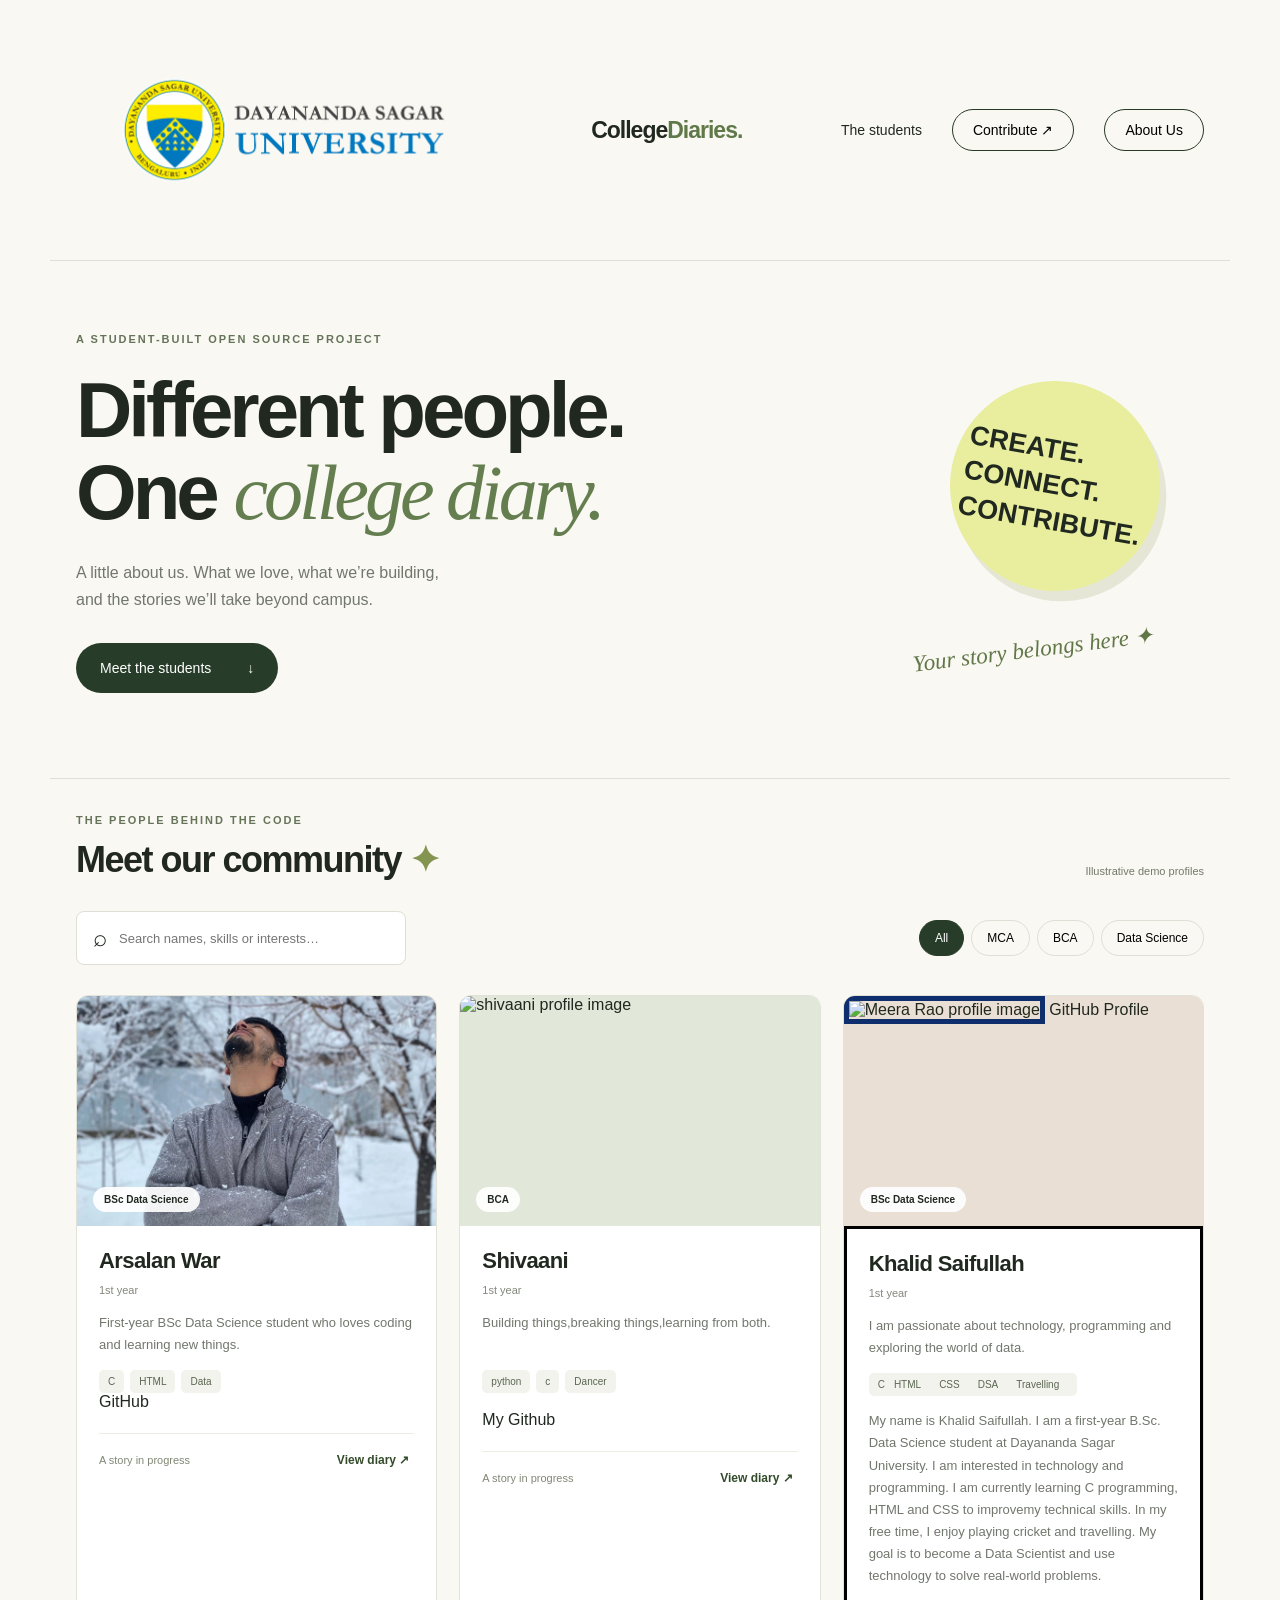
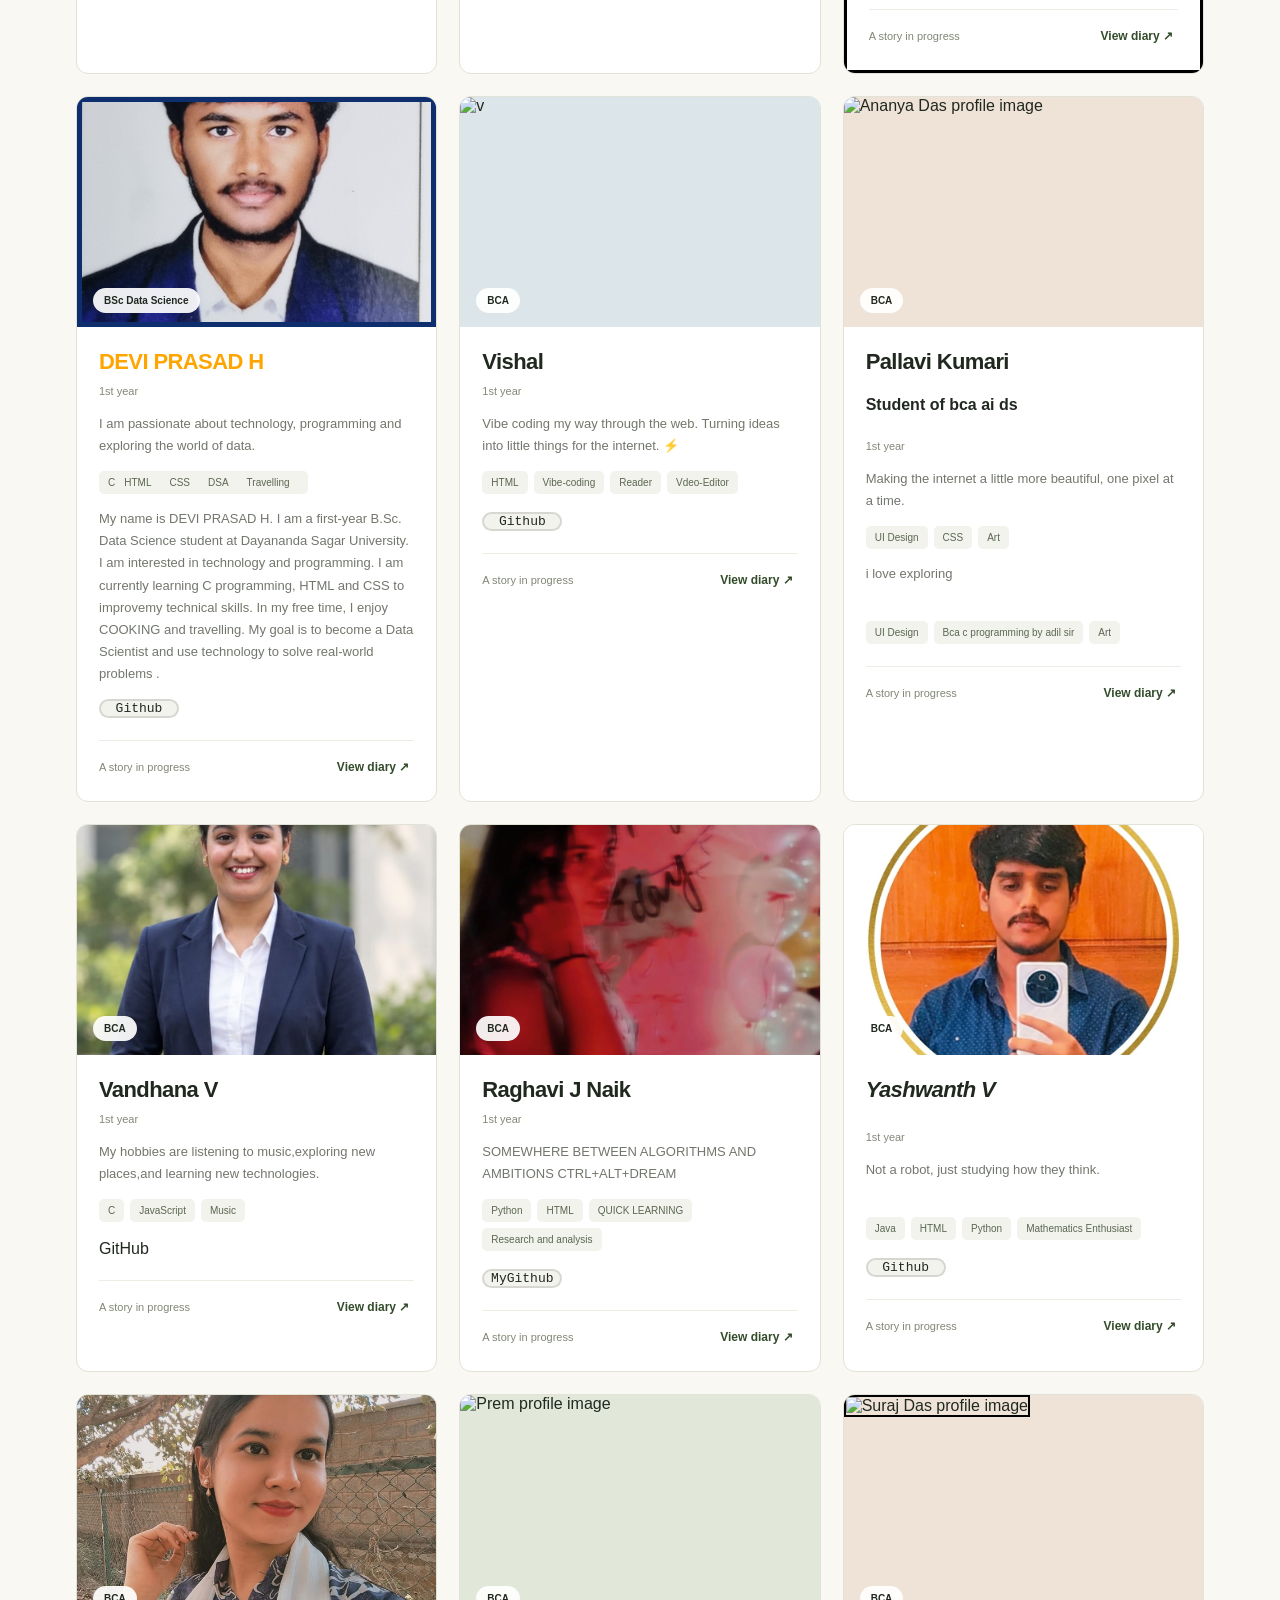
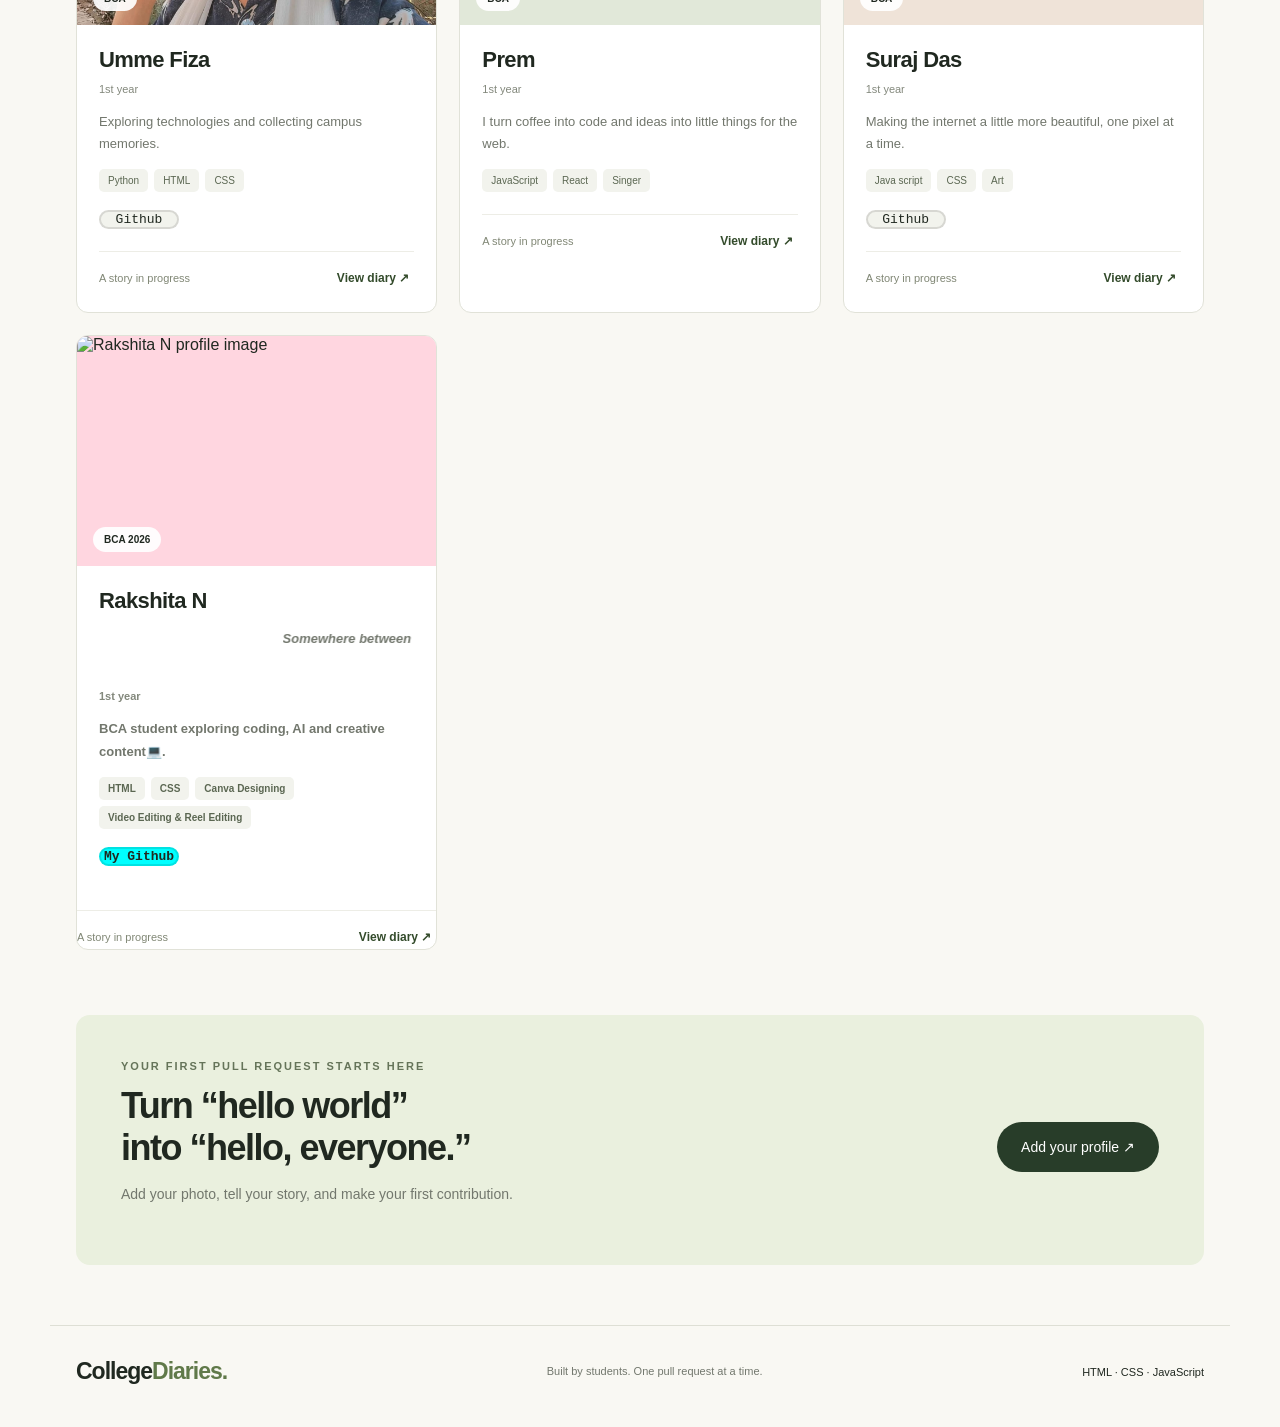
==== index.html @ d73f72cb "Restore version before app deletion and theme-toggle changes" ====
<!doctype html>
<html lang="en">

<head>
  <meta charset="utf-8">
  <meta name="viewport" content="width=device-width, initial-scale=1">
  <title>College Diaries — Our people, our stories</title>
  <meta name="description" content="A student-built collection of profiles, passions and campus stories.">
  <link rel="stylesheet" href="style.css">
</head>

<body>
  <header>
    <img src="images/DSU logo.PNG" alt="DSU logo" height="200px" >
    <a class="brand" href="#">College<span>Diaries.</span></a>
    <nav>
      <a href="#students">The students</a>
      <button id="guide">Contribute ↗</button>
      <button onclick="location.href='about.html'">About Us</button>
    </nav>
  </header>
  <main>
    <section class="hero">
      <div class="eyebrow">A STUDENT-BUILT OPEN SOURCE PROJECT</div>
      <h1>Different people.<br>One <em>college diary.</em></h1>
      <p>A little about us. What we love, what we’re building,<br class="desktop"> and the stories we’ll take beyond
        campus.</p>
      <a class="primary" href="#students">Meet the students <span>↓</span></a>
      <div class="scribble">Your story belongs here ✦</div>
      <div class="sticker">CREATE.<br>CONNECT.<br>CONTRIBUTE.</div>
    </section>
    <section id="students">
      <div class="section-head">
        <div>
          <div class="eyebrow">THE PEOPLE BEHIND THE CODE</div>
          <h2>Meet our community<span> ✦</span></h2>
        </div>
        <span class="demo">Illustrative demo profiles</span>
      </div>
      <div class="toolbar">
        <label class="search">
          <span>⌕</span>
          <input id="search" type="search" placeholder="Search names, skills or interests…"
            aria-label="Search students">
        </label>
        <div id="filters">
          <button class="active" data-filter="All">All</button>
          <button data-filter="MCA">MCA</button>
          <button data-filter="BCA">BCA</button>
          <button data-filter="BSc Data Science">Data Science</button>
        </div>
      </div>
      <div id="grid" class="grid">
        <article class="card" data-course="BSc Data Science">
          <div class="portrait" style="--tint: #e1e8d9">
            <img src="images/arsalan-war.jpeg" alt="Arsalan War profile image">
            <span class="course">BSc Data Science</span>
          </div>
          <div class="card-body">
            <h3>Arsalan War</h3>
            <span class="year">1st year</span>
            <p>First-year BSc Data Science student who loves coding and learning new things.</p>
            <div class="tags"><span>C</span><span>HTML</span><span>Data</span></div>
            <a href="https://github.com/changeatom" target="_blank" rel="noopener noreferrer">GitHub</a>
            <p class="story" hidden>I started college this year and I am learning C programming and web technologies.
            </p>
            <div class="card-bottom"><span>A story in progress</span><button class="view">View diary ↗</button></div>
          </div>
        </article>
        <article class="card" data-course="BCA">
          <div class="portrait" style="--tint: #e1e8d9">
            <img src="images/SHIVAANI.jpeg" alt="shivaani profile image" loading="lazy">
            <span class="course">BCA</span>
          </div>
          <div class="card-body">
            <h3>Shivaani </h3>
            <span class="year">1st year</span>
            <p>Building things,breaking things,learning from both.</p>
            <div class="tags"><span>python</span><span>c</span><span>Dancer</span></div>
            <br><a href="https://github.com/shivaani2011">My Github</a>

            <p class="story" hidden>I turn coffee into code and ideas into little things for the web. This is a sample
              profile. Replace it with your own introduction, projects or favourite college memory.</p>
            <div class="card-bottom"><span>A story in progress</span><button class="view">View diary ↗</button></div>
          </div>
        </article>
        <article class="card" data-course="BSc Data Science">
          <div class="portrait" style="--tint: #eadfd4">
            <img src="images/khalid.jpg" alt="Meera Rao profile image" loading="lazy"
              style="border: 5px solid #0e2e6d;">
            <span class="course">BSc Data Science</span>
            <a href="https://github.com/khalidsaifullah024"
             target="_blank"
             rel="noopener noreferrer">
             GitHub Profile
            </a>          
          </div>
          <div style="border: 3px solid black" class="card-body">
            <h3>Khalid Saifullah</h3>
            <span class="year">1st year</span>
            <p>I am passionate about technology, programming and exploring the world of data. </p>
            <div class="tags"><span>C<span>HTML</span><span>CSS</span><span>DSA</span><span>Travelling</span></div>
            <p class="story-hidden">
              My name is Khalid Saifullah. I am a first-year B.Sc. Data
              Science student at Dayananda Sagar University. I am interested
              in technology and programming. I am currently
              learning C programming, HTML and CSS to improvemy technical
              skills. In my free time, I enjoy playing cricket and travelling.
              My goal is to become a Data Scientist and use technology to solve
              real-world problems.
            </p>
            <div class="card-bottom"><span>A story in progress</span><button class="view">View diary ↗</button></div>
          </div>
        </article>
         <article class="card" data-course="BSc Data Science">
          <div class="portrait" style="--tint: #eadfd4">
            <img src="images/DEVI PRASAD H.jpeg " alt="Meera Rao profile image" loading="lazy"
              style="border: 5px solid #0e2e6d;">
            <span class="course">BSc Data Science</span>
            
             
                 
          </div>
          <div class="card-body">
            <h3 class="devi-name">DEVI PRASAD H</h3>
            <span class="year">1st year</span>
            <p>I am passionate about technology, programming and exploring the world of data. </p>
            <div class="tags"><span>C<span>HTML</span><span>CSS</span><span>DSA</span><span>Travelling</span></div>
            <p class="story-hidden">
              My name is DEVI PRASAD H. I am a first-year B.Sc. Data
              Science student at Dayananda Sagar University. I am interested
              in technology and programming. I am currently
              learning C programming, HTML and CSS to improvemy technical
              skills. In my free time, I enjoy COOKING and travelling.
              My goal is to become a Data Scientist and use technology to solve
              real-world problems .
            </p>
             <div class="github"><a href="https://github.com/Devi-prasad-H">Github</a></div>
            <div class="card-bottom"><span>A story in progress</span><button class="view">View diary ↗</button></div>
          </div>
        </article>
        <article class="card" data-course="BCA">
          <div class="portrait" style="--tint: #dce5ea">
            <img src="images/vish.jpeg" alt="v" loading="lazy">
            <span class="course">BCA</span>
          </div>
          <div class="card-body">

            <h3>Vishal</h3>
            <span class="year">1st year</span>
            <p>Vibe coding my way through the web. Turning ideas into little things for the internet. ⚡</p>
            <div class="tags"><span>HTML</span><span>Vibe-coding</span><span>Reader</span><span> Vdeo-Editor</span>
            </div><br>
            <div class="github"><a href="https://github.com/0vish0king-dot">Github</a></div>
            <p class="story" hidden>Vibe coding my way through the web. Turning ideas into little things for the
              internet. ⚡.</p>
            <div class="card-bottom"><span>A story in progress</span><button class="view">View diary ↗</button></div>
          </div>
        </article>
        <article class="card" data-course="BCA">
          <div class="portrait" style="--tint: #efe3d8">
            <img src="images/Pallavi.jpg" alt="Ananya Das profile image" loading="lazy">
            <span class="course">BCA</span>
          </div>
          <div class="card-body">
            <h3>Pallavi Kumari</h3>
            <h4>Student of bca ai ds</h4>
            <span class="year">1st year</span>
            <p>Making the internet a little more beautiful, one pixel at a time.</p>
            <div class="tags"><span>UI Design</span><span>CSS</span><span>Art</span></div>
            <p class="story" hidden>Making the internet a little more beautiful, one pixel at a time. This is a sample
              profile. Replace it with your own introduction, projects or favourite college memory.</p>
            <p>i love exploring</p>
            <div class="tags"><span>UI Design</span><span>Bca c programming by adil sir</span><span>Art</span></div>
            <p class="story" hidden>Making the internet a little more beautiful, one pixel at a time. This is a sample
              profile. Replace it with your own introduction, projects or favourite college memory.</p>
            <div class="card-bottom"><span>A story in progress</span><button class="view">View diary ↗</button></div>
          </div>
        </article>
        <article class="card" data-course="BCA">
          <div class="portrait" style="--tint: #e4e5d7">
            <img src="images/vandhana.jpeg" alt="vandhana profile image" loading="lazy">
            <span class="course">BCA</span>
          </div>
          <div class="card-body">
            <h3>Vandhana V</h3>
            <span class="year">1st year</span>
            <p>My hobbies are listening to music,exploring new places,and learning new technologies.</p>
            <div class="tags"><span>C</span><span>JavaScript</span><span>Music</span></div><br>
            <a href="https://github.com/Vandhana-282008">GitHub</a>
            <p class="story" hidden>Small experiments, big curiosity. Learning one commit at a time. </p>
            <div class="card-bottom"><span>A story in progress</span><button class="view">View diary ↗</button></div>
          </div>
        </article>
        <article class="card" data-course="BCA">
          <div class="portrait" style="--tint: #e7dfed">
            <img src="images/RAGH.jpeg" alt="Raghavi J Naik  profile image" loading="lazy">
            <span class="course">BCA </span>
          </div>
          <div class="card-body">
            <h3>Raghavi J Naik </h3>
            <span class="year">1st year</span>
            <p>SOMEWHERE BETWEEN ALGORITHMS AND AMBITIONS CTRL+ALT+DREAM</p>
            <div class="tags"><span>Python</span><span>HTML</span><SPAN>QUICK LEARNING</SPAN><SPAN>Research and analysis</SPAN></div><br>
            <div class="github"><a href="https://github.com/raghavinaik2008">MyGithub</a></div>
            <p class="story" hidden>Exploring machine learning and collecting campus memories.</p>
            <div class="card-bottom"><span>A story in progress</span><button class="view">View diary ↗</button></div>
          </div>
        </article>
        <article class="card" data-course="BCA">
          <div class="portrait" style="--tint: #e1e8d9">
            <img src="images/Yashu.jpeg" alt="Yashwanth VK Profile Image">
            <span class="course">BCA</span>
          </div>
          <div class="card-body">
            <h3><i>Yashwanth V</i></h3><br>
            <span class="year">1st year</span>
            <p>Not a robot, just studying how they think.</p>
            <div class="tags"><span>Java</span><span>HTML</span><span>Python</span><span>Mathematics Enthusiast</span>
            </div><br>
            <p class="story" hidden>🎓 Currently pursuing a Bachelor of Computer Applications (BCA) in Artificial
              Intelligence & Data Science | Proud DSUian ✨
              💻 Passionate about coding, 🚀 learning new technologies, and 🤖 exploring the exciting fields of
              Artificial Intelligence and Data Science... 📊✨</p>
            <div class="github"><a href="https://github.com/Yashwanth-VK">Github</a></div>
            <div class="card-bottom"><span>A story in progress</span><button class="view">View diary ↗</button></div>
          </div>
        </article>
        <article class="card" data-course="BCA">
          <div class="portrait" style="--tint: #e7dfed">
            <img src="images/fiza.jpeg" alt="Sara Ahmed profile image" loading="lazy">
            <span class="course">BCA</span>
          </div>
          <div class="card-body">
            <h3>Umme Fiza</h3>
            <span class="year">1st year</span>
            <p>Exploring technologies and collecting campus memories.</p>
            <div class="tags"><span>Python</span><span>HTML</span><span>CSS</span></div><br>
            <div class="github"><a href="https://github.com/ummefiza27">Github</a></div>
            <p class="story" hidden>Exploring technologies and collecting campus memories. This is a sample profile.
              Replace it with your own introduction, projects or favourite college memory.</p>
            <div class="card-bottom"><span>A story in progress</span><button class="view">View diary ↗</button></div>
          </div>
        </article>
        <article class="card" data-course="BCA">
          <div class="portrait" style="--tint: #e1e8d9">
            <img src="images/Prem.jpeg" alt="Prem profile image" loading="lazy">
            <span class="course">BCA</span>
          </div>
          <div class="card-body">
            <h3>Prem</h3>
            <span class="year">1st year</span>
            <p>I turn coffee into code and ideas into little things for the web.</p>
            <div class="tags"><span>JavaScript</span><span>React</span><span>Singer</span></div>
            <p class="story" hidden>I turn coffee into code and ideas into little things for the web. This is a sample
              profile. Replace it with your own introduction, projects and favourite college memory.</p>
            <div class="card-bottom"><span>A story in progress</span><button class="view">View diary ↗</button></div>
          </div>
        </article>
        <article class="card" data-course="BCA">
          <div class="portrait" style="--tint: #efe3d8">
            <img style="border: 2px solid black;" src="images/suraj-das.jpg" alt="Suraj Das profile image"
              loading="lazy">
            <span class="course">BCA</span>
          </div>
          <div class="card-body">
            <h3>Suraj Das</h3>
            <span class="year">1st year</span>
            <p>Making the internet a little more beautiful, one pixel at a time.</p>
            <div class="tags"><span>Java script</span><span>CSS</span><span>Art</span></div>
            <br>
            <div class="github"><a href="https://github.com/surajdas172345">Github</a></div>
            <p class="story" hidden>Life is all about 0s and 1s, 99 bugs in the code. Fix one, 127 bugs in the code.</p>
            <div class="card-bottom"><span>A story in progress</span><button class="view">View diary ↗</button></div>
          </div>
        </article>
        <article class="card" data-course="BCA">
          <div class="portrait" style="--tint : #ffd6e0">
            <img src="images/rakshi.jpeg" alt="Rakshita N profile image" loading="lazy">
            <span class="course">BCA 2026</span>
          </div>
          <div class="card-body" style="font-weight:bold">
            <h3>Rakshita N</h3>
            <p><i>
                <marquee>Somewhere between "hello world" and big dreams</marquee>
              </i></p>
            <span class="year">1st year</span>
            <p>BCA student exploring coding, AI and creative content💻.</p>
            <div class="tags"><span>HTML</span><span>CSS</span><span>Canva Designing</span><span>Video Editing & Reel
                Editing</span> <br>
            </div><br>
            <div class="github" style="background-color: aqua;"><a href="https://github.com/nrakshita66-byte"> My
                Github</a></div>
            </a>
          </div>
          <p class="story" hidden>Hey! I'm Rakshita, a BCA student exploring the world of technology. 💻✨ I'm currently
            learning HTML, CSS, C programming, and GitHub while discovering my interests in AI and software development.
            I love experimenting with new ideas, solving problems, and turning my curiosity into something creative. I'm
            just getting started, and I'm excited to learn, build, make mistakes, and grow one project at a time! 🚀</p>
          <div class="card-bottom"><span>A story in progress</span><button class="view">View diary ↗</button></div>
      </div>
      </article>
      </div>
      <p id="empty" hidden>No profiles found. Try a different search.</p>
    </section>
    <section class="contribute">
      <div>
        <div class="eyebrow">YOUR FIRST PULL REQUEST STARTS HERE</div>
        <h2>Turn “hello world”<br>into “hello, everyone.”</h2>
        <p>Add your photo, tell your story, and make your first contribution.</p>
      </div>
      <button id="guide2" class="primary">Add your profile ↗</button>
    </section>
  </main>
  <footer>
    <a class="brand" href="#">College<span>Diaries.</span></a>
    <p>Built by students. One pull request at a time.</p>
    <span>HTML · CSS · JavaScript</span>
  </footer>
  <dialog id="modal">
    <button class="close" aria-label="Close dialog">×</button>
    <div id="modal-content"></div>
  </dialog>
  <script src="app.js"></script>
</body>

</html>
---- style.css ----
* {
    box-sizing: border-box
}

html {
    scroll-behavior: smooth
}

body {
    margin: 0;
    background: #f9f8f3;
    color: #202820;
    font-family: Arial, sans-serif
}

button,
input {
    font: inherit
}

button,
a {
    -webkit-tap-highlight-color: transparent
}

button {
    cursor: pointer
}

a {
    color: inherit;
    text-decoration: none
}

header,
main,
footer {
    max-width: 1180px;
    margin: auto
}

header {
    padding: 30px 26px;
    display: flex;
    justify-content: space-between;
    align-items: center;
    border-bottom: 1px solid #dedfd5
}

.brand {
    font-size: 23px;
    font-weight: 800;
    letter-spacing: -1px
}

.brand span {
    color: #607949
}

nav {
    display: flex;
    gap: 30px;
    align-items: center;
    font-size: 14px
}

nav button {
    background: none;
    border: 1px solid #283924;
    border-radius: 30px;
    padding: 12px 20px
}

.hero {
    position: relative;
    padding: 72px 26px 85px;
    overflow: hidden
}

.eyebrow {
    font-size: 11px;
    font-weight: 700;
    letter-spacing: 2px;
    color: #657459
}

h1 {
    font-size: clamp(48px, 6.4vw, 78px);
    line-height: 1.05;
    letter-spacing: -4px;
    margin: 25px 0
}

h1 em {
    font-family: Georgia, serif;
    font-weight: 400;
    color: #657e4f
}

p {
    color: #72776d;
    font-size: 16px;
    line-height: 1.7
}

.primary {
    display: inline-flex;
    gap: 36px;
    align-items: center;
    border: 0;
    background: #283d29;
    color: white;
    border-radius: 30px;
    padding: 17px 24px;
    font-size: 14px;
    margin-top: 14px
}

.sticker {
    position: absolute;
    right: 70px;
    top: 120px;
    background: #e8ee9d;
    width: 210px;
    height: 210px;
    border-radius: 50%;
    display: grid;
    place-content: center;
    font-weight: 800;
    font-size: 27px;
    line-height: 1.3;
    transform: rotate(10deg);
    box-shadow: 8px 9px 0 #e6e6d7
}

.scribble {
    position: absolute;
    right: 76px;
    top: 375px;
    font: italic 23px Georgia;
    color: #627747;
    transform: rotate(-7deg)
}

#students {
    padding: 35px 26px 65px;
    border-top: 1px solid #dedfd5
}

.section-head {
    display: flex;
    align-items: end;
    justify-content: space-between
}

h2 {
    font-size: 36px;
    letter-spacing: -1.5px;
    margin: 13px 0 23px
}

h2 span {
    color: #849451
}

.demo {
    font-size: 11px;
    color: #74796a;
    margin-bottom: 27px
}

.toolbar {
    display: flex;
    justify-content: space-between;
    gap: 20px;
    margin: 7px 0 30px
}

.search {
    display: flex;
    gap: 10px;
    align-items: center;
    background: white;
    border: 1px solid #dedfd5;
    border-radius: 8px;
    padding: 12px 16px;
    min-width: 330px
}

.search span {
    font-size: 24px
}

.search input {
    border: 0;
    outline: none;
    background: none;
    width: 100%;
    font-size: 13px
}

#filters {
    display: flex;
    gap: 7px;
    flex-wrap: wrap;
    align-items: center
}

#filters button {
    background: none;
    border: 1px solid #dedfd5;
    border-radius: 25px;
    padding: 10px 15px;
    font-size: 12px
}

#filters .active {
    background: #283d29;
    color: white;
    border-color: #283d29
}

.grid {
    display: grid;
    grid-template-columns: repeat(3, 1fr);
    gap: 22px
}

.card {
    background: #fff;
    border: 1px solid #e1e2d8;
    border-radius: 12px;
    overflow: hidden;
    transition: transform .2s
}

.card:hover {
    transform: translateY(-4px)
}

.portrait {
    height: 230px;
    background: var(--tint);
    position: relative;
    overflow: hidden
}

.portrait img {
    width: 100%;
    height: 100%;
    object-fit: cover
}

.course {
    position: absolute;
    bottom: 14px;
    left: 16px;
    background: #ffffffeb;
    padding: 7px 11px;
    border-radius: 20px;
    font-size: 10px;
    font-weight: 700
}

.card-body {
    padding: 22px
}

.card h3 {
    font-size: 22px;
    margin: 0 0 6px;
    letter-spacing: -.6px
}

.devi-name {
    color: orange
}

.year {
    font-size: 11px;
    color: #83887c
}

.card p {
    font-size: 13px;
    margin: 14px 0;
    min-height: 44px
}

.tags {
    display: flex;
    flex-wrap: wrap;
    gap: 6px
}

.tags span {
    font-size: 10px;
    background: #f2f3ed;
    border-radius: 5px;
    padding: 6px 9px;
    color: #5b6752
}

.card-bottom {
    margin-top: 22px;
    border-top: 1px solid #ededE6;
    padding-top: 14px;
    display: flex;
    justify-content: space-between;
    align-items: center;
    font-size: 11px;
    color: #808775
}

.view {
    border: 0;
    background: none;
    color: #334b2b;
    font-weight: 700;
    font-size: 12px;
    padding: 5px
}

.contribute {
    margin: 0 26px 60px;
    background: #eaf0de;
    border-radius: 14px;
    padding: 45px;
    display: flex;
    justify-content: space-between;
    align-items: center
}

.contribute h2 {
    margin-bottom: 12px
}

.contribute p {
    font-size: 14px
}

footer {
    padding: 25px 26px 35px;
    border-top: 1px solid #dedfd5;
    display: flex;
    align-items: center;
    justify-content: space-between
}

footer p,
footer>span {
    font-size: 11px
}

dialog {
    border: 1px solid #dedfd5;
    border-radius: 16px;
    padding: 35px;
    max-width: 620px;
    width: calc(100% - 32px);
    max-height: 85vh
}

dialog::backdrop {
    background: #18241699
}

.close {
    float: right;
    border: 0;
    background: #f0f2e8;
    border-radius: 50%;
    width: 30px;
    height: 30px;
    font-size: 23px
}

dialog h2 {
    margin-top: 15px
}

dialog li {
    font-size: 14px;
    line-height: 1.8;
    margin-bottom: 10px
}

pre {
    padding: 18px;
    background: #253426;
    color: #e8f0d8;
    overflow: auto;
    border-radius: 8px;
    font-size: 12px;
    line-height: 1.6
}

dialog img {
    width: 110px;
    height: 110px;
    border-radius: 50%
}

a:focus-visible,
button:focus-visible,
input:focus-visible {
    outline: 3px solid #8caa58;
    outline-offset: 4px
}

@media(max-width:800px) {
    .sticker {
        right: 40px;
        top: 150px;
        width: 150px;
        height: 150px;
        font-size: 20px
    }

    .hero h1 {
        font-size: 56px
    }

    .scribble {
        right: 30px;
        top: 330px;
        font-size: 18px
    }

    .toolbar {
        flex-direction: column
    }

    .grid {
        grid-template-columns: repeat(2, 1fr)
    }

    footer {
        flex-wrap: wrap;
        gap: 15px
    }

    .section-head {
        align-items: start;
        flex-direction: column
    }

    .demo {
        margin-bottom: 15px
    }
}

@media(max-width:560px) {
    header img{
        height: 80px;
        

    }
    header {
        padding: 2px 20px;
        display: flex;
        flex-direction: column;
    }

    nav {
        gap: 15px
    }

    nav>a {
        display: none
    }

    .brand {
        font-size: 21px
    }

    .hero {
        padding: 45px 20px 55px
    }

    .hero h1 {
        font-size: 47px;
        letter-spacing: -2.5px
    }

    .hero p {
        font-size: 14px
    }

    .sticker,
    .scribble {
        display: none
    }

    #students {
        padding: 30px 20px
    }

    .grid {
        grid-template-columns: 1fr
    }

    h2 {
        font-size: 30px
    }

    .search {
        min-width: 0
    }

    .portrait {
        height: 270px
    }

    .contribute {
        margin: 20px;
        padding: 25px;
        display: block
    }

    .contribute .primary {
        margin-top: 8px
    }

    footer {
        margin-top: 35px
    }

    .desktop {
        display: none
    }
}
.github{
    border: 2px solid rgba(0, 0, 0, 0.112);
    background-color:#f2f3ed;
    border-radius: 10px;
    width: 80px;
    display: flex;
    justify-content: center;
    font-family:monospace;
}
.card:hover{
transform: translateY(-8px) scale(1.04);
  box-shadow: 0 14px 30px rgba(0, 0, 0, 0.25);
  z-index: 2;
}
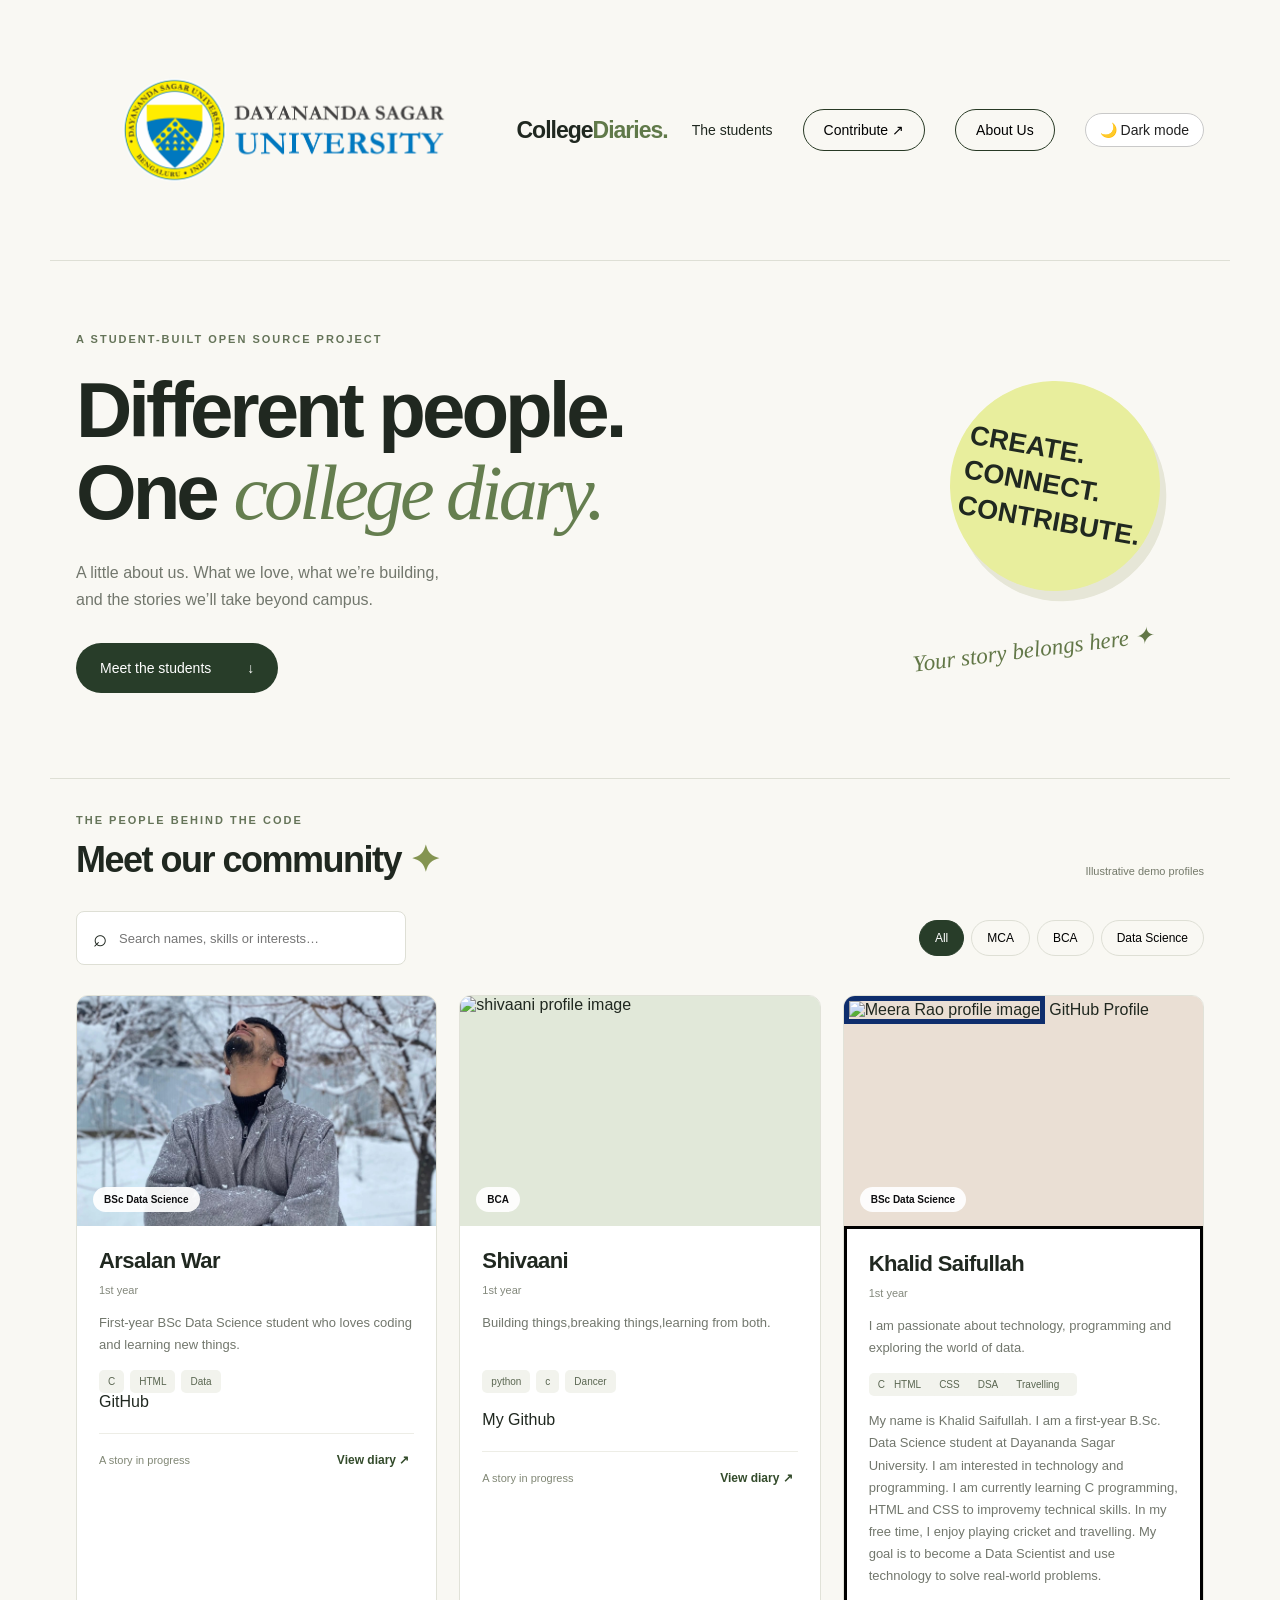
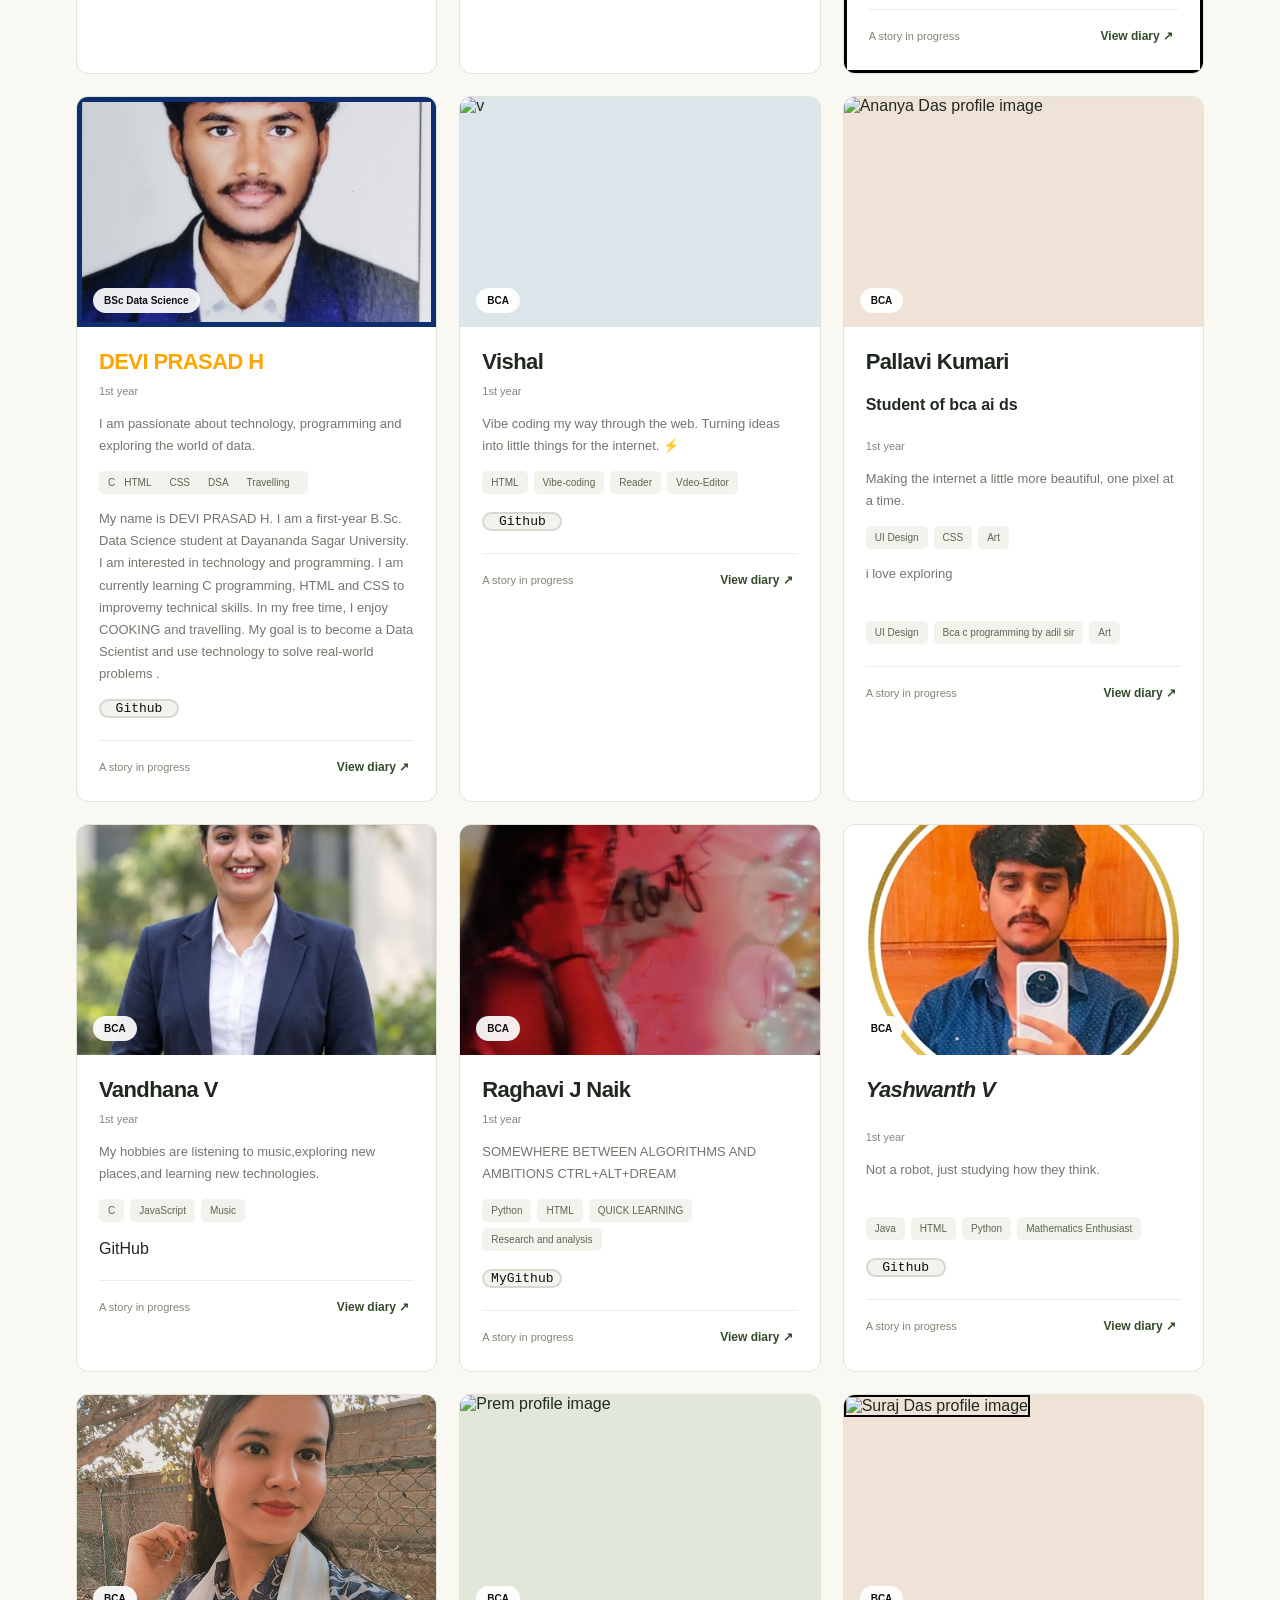
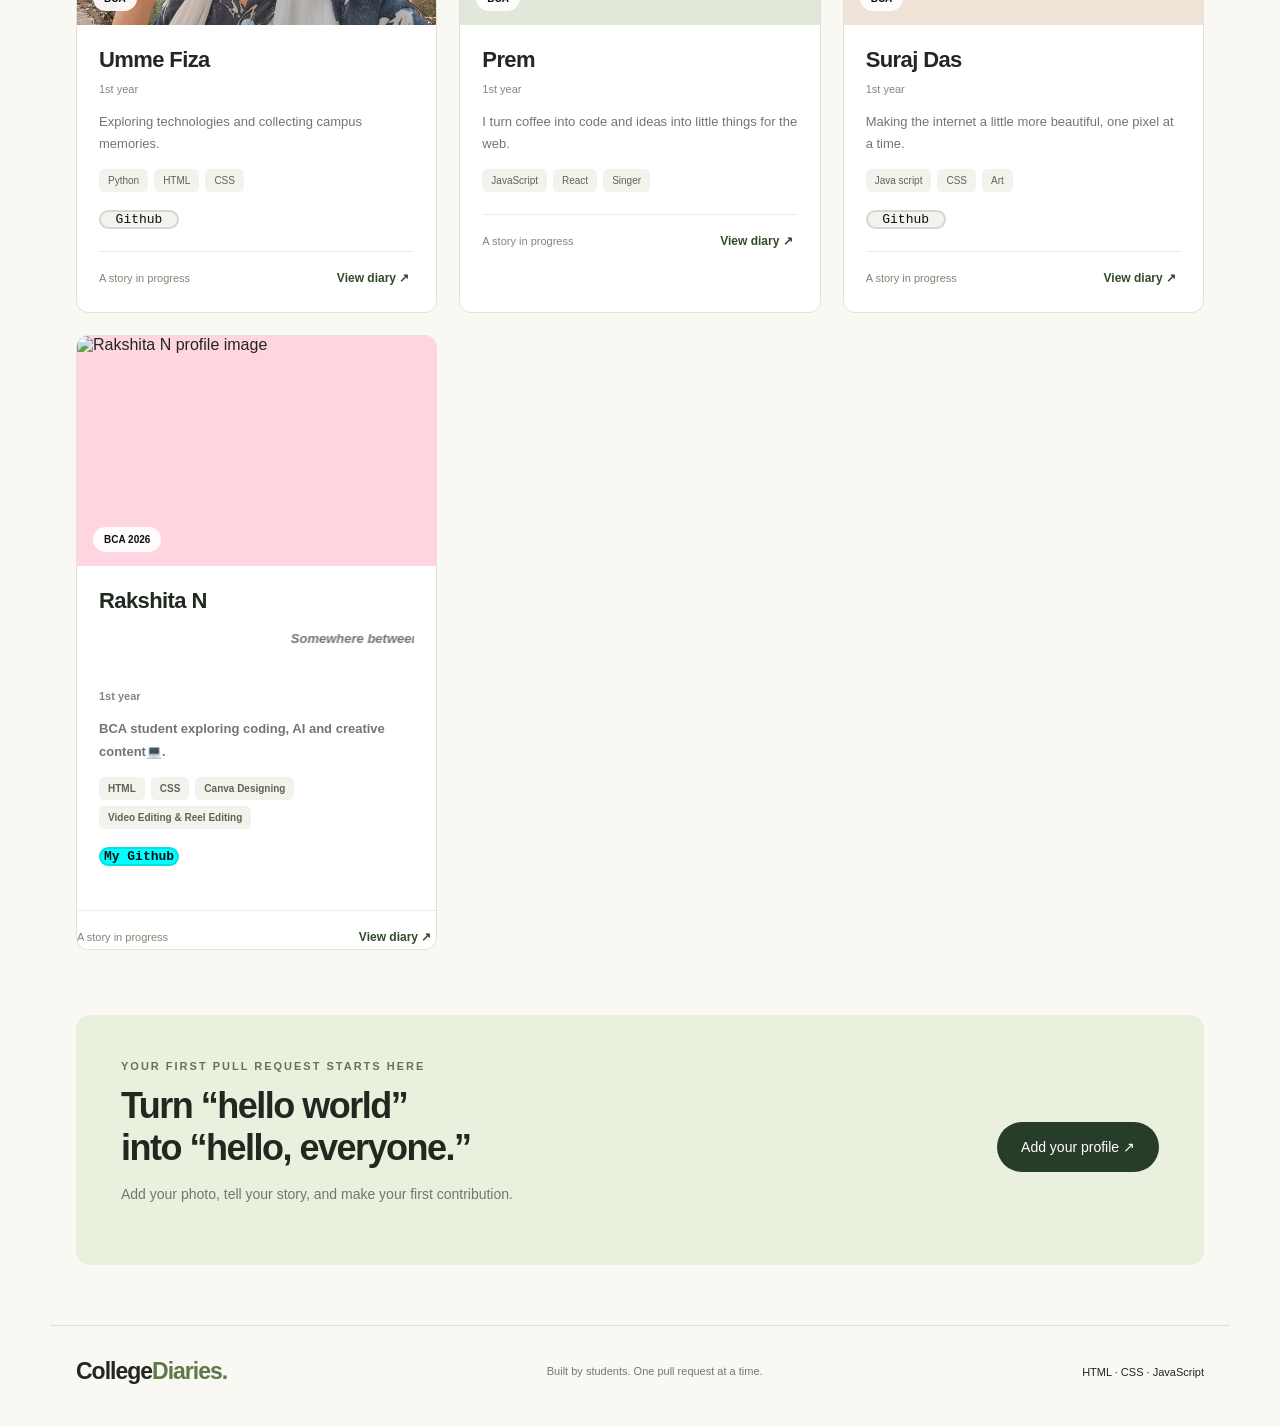
==== commit e10b0c72: "added dark mode" ====
--- a/index.html
+++ b/index.html
@@ -7,6 +7,8 @@
   <title>College Diaries — Our people, our stories</title>
   <meta name="description" content="A student-built collection of profiles, passions and campus stories.">
   <link rel="stylesheet" href="style.css">
+  <link rel="stylesheet" href="dark.css">
+
 </head>
 
 <body>
@@ -17,6 +19,9 @@
       <a href="#students">The students</a>
       <button id="guide">Contribute ↗</button>
       <button onclick="location.href='about.html'">About Us</button>
+      <button id="theme-toggle" type="button" aria-pressed="false">
+  Dark mode
+</button>
     </nav>
   </header>
   <main>
@@ -322,6 +327,7 @@
     <div id="modal-content"></div>
   </dialog>
   <script src="app.js"></script>
+  
 </body>
 
 </html>
--- a/style.css
+++ b/style.css
@@ -544,3 +544,14 @@
   box-shadow: 0 14px 30px rgba(0, 0, 0, 0.25);
   z-index: 2;
 }
+
+/* body {
+  background-color: #ffffff;
+  color: #222222;
+  transition: background-color 0.3s, color 0.3s;
+}
+
+body.dark-mode {
+  background-color: #121212;
+  color: #eeeeee;
+} */
--- a/dark.css
+++ b/dark.css
@@ -0,0 +1,243 @@
+/* ==========================================================
+   College Diaries - dark mode (v3, fixes from screenshots)
+   Load AFTER your main stylesheet.
+   Dark mode is on when <html> has the class "dark-mode".
+   ========================================================== */
+
+/* ---------- Colors in one place ---------- */
+html.dark-mode {
+  color-scheme: dark;
+
+  --d-bg: #121212;
+  --d-surface: #1c1c1f;
+  --d-surface-2: #26262b;
+  --d-border: #34343a;
+  --d-text: #ececee;
+  --d-muted: #a1a1aa;
+  --d-link: #8ab4ff;
+  --d-accent: #ffb86b;
+  --d-green: #a9bf7e; /* brighter version of the olive accent */
+}
+
+/* ---------- Page ---------- */
+html.dark-mode body {
+  background: var(--d-bg) !important;
+  color: var(--d-text) !important;
+}
+
+html.dark-mode h1,
+html.dark-mode h2,
+html.dark-mode h3,
+html.dark-mode h4,
+html.dark-mode h5,
+html.dark-mode h6 {
+  color: var(--d-text) !important;
+}
+
+/* Links keep the surrounding text color (nav, brand, buttons) ... */
+html.dark-mode a { color: inherit; }
+
+/* ... and only links inside normal text turn blue */
+html.dark-mode p a,
+html.dark-mode li a {
+  color: var(--d-link);
+}
+
+html.dark-mode small,
+html.dark-mode [class*="muted"],
+html.dark-mode [class*="sub"],
+html.dark-mode [class*="meta"] {
+  color: var(--d-muted) !important;
+}
+
+/* Small green labels like "THE PEOPLE BEHIND THE CODE", brand accent, sparkle */
+html.dark-mode [class*="eyebrow"],
+html.dark-mode [class*="kicker"],
+html.dark-mode [class*="overline"],
+html.dark-mode [class*="accent"],
+html.dark-mode [class*="sparkle"] {
+  color: var(--d-green) !important;
+}
+
+html.dark-mode hr { border-color: var(--d-border); }
+
+/* ---------- Navbar / footer ---------- */
+html.dark-mode header,
+html.dark-mode nav,
+html.dark-mode [class*="nav"],
+html.dark-mode [class*="header"] {
+  background-color: rgba(18, 18, 18, 0.92) !important;
+  border-color: var(--d-border) !important;
+  color: var(--d-text) !important;
+}
+
+html.dark-mode footer,
+html.dark-mode [class*="footer"] {
+  background: #0e0e10 !important;
+  border-color: var(--d-border) !important;
+  color: var(--d-muted) !important;
+}
+
+/* ---------- Sections (hero, community, call-to-action) ---------- */
+html.dark-mode section,
+html.dark-mode main,
+html.dark-mode [class*="hero"],
+html.dark-mode [class*="section"],
+html.dark-mode [class*="cta"] {
+  background-color: transparent !important;
+  color: var(--d-text);
+}
+
+/* ---------- Student profile cards ---------- */
+html.dark-mode article,
+html.dark-mode [class*="card"],
+html.dark-mode [class*="profile"] {
+  background: var(--d-surface) !important;
+  border-color: var(--d-border) !important;
+  color: var(--d-text) !important;
+  box-shadow: none !important;
+}
+
+/* ---------- Skill tags / course labels ---------- */
+html.dark-mode [class*="tag"],
+html.dark-mode [class*="chip"],
+html.dark-mode [class*="badge"],
+html.dark-mode [class*="skill"] {
+  background: var(--d-surface-2) !important;
+  border-color: var(--d-border) !important;
+  color: var(--d-text) !important;
+}
+
+/* ---------- Buttons and filter pills ---------- */
+html.dark-mode button,
+html.dark-mode [class*="btn"],
+html.dark-mode [class*="pill"],
+html.dark-mode [class*="filter"] {
+  background: var(--d-surface-2);
+  border-color: var(--d-border);
+  color: var(--d-text);
+}
+
+html.dark-mode [class*="active"],
+html.dark-mode .active {
+  background: var(--d-accent) !important;
+  color: #1a1a1a !important;
+}
+
+/* ---------- Search box (wrapper AND input, so no white box) ---------- */
+
+/* the wrapper: anything with "search" in its class, or any element
+   that directly contains a text/search input */
+html.dark-mode [class*="search"],
+html.dark-mode :has(> input[type="search"]),
+html.dark-mode :has(> input[type="text"]),
+html.dark-mode :has(> input:not([type])) {
+  background: var(--d-surface) !important;
+  border-color: var(--d-border) !important;
+  color: var(--d-text) !important;
+}
+
+/* the input itself blends into the wrapper */
+html.dark-mode input,
+html.dark-mode select,
+html.dark-mode textarea {
+  background: var(--d-surface) !important;
+  border-color: var(--d-border) !important;
+  color: var(--d-text) !important;
+}
+
+html.dark-mode [class*="search"] input,
+html.dark-mode input[type="search"],
+html.dark-mode input[class*="search"] {
+  background: transparent !important;
+  border: none !important;
+  box-shadow: none !important;
+  color: var(--d-text) !important;
+}
+
+/* the little magnifier icon */
+html.dark-mode [class*="search"] span,
+html.dark-mode [class*="search"] svg,
+html.dark-mode [class*="search"] i,
+html.dark-mode [class*="icon"] {
+  color: var(--d-muted) !important;
+}
+
+html.dark-mode input::placeholder { color: var(--d-muted); opacity: 1; }
+
+html.dark-mode [class*="search"]:focus-within,
+html.dark-mode :has(> input:focus) {
+  border-color: var(--d-accent) !important;
+}
+
+/* ---------- Popups / modals ---------- */
+html.dark-mode [class*="modal"],
+html.dark-mode [class*="dialog"],
+html.dark-mode [class*="popup"] {
+  background: var(--d-surface) !important;
+  color: var(--d-text) !important;
+  border-color: var(--d-border) !important;
+}
+
+/* ---------- Images ---------- */
+html.dark-mode img { filter: brightness(0.92); }
+
+/* DSU logo: original colors and size, just no background box */
+html.dark-mode img[alt*="logo" i] {
+  background: none !important;
+  padding: 0;
+  border-radius: 0;
+  filter: none !important;
+}
+
+/* ---------- Smooth fade (only after the first paint) ---------- */
+html.theme-ready body,
+html.theme-ready section,
+html.theme-ready article,
+html.theme-ready header,
+html.theme-ready footer,
+html.theme-ready [class*="card"],
+html.theme-ready [class*="tag"],
+html.theme-ready [class*="search"] {
+  transition: background-color 0.3s ease, color 0.3s ease, border-color 0.3s ease;
+}
+
+@media (prefers-reduced-motion: reduce) {
+  html.theme-ready * { transition: none !important; }
+}
+
+/* ---------- Toggle button ---------- */
+#theme-toggle {
+  cursor: pointer;
+  font: inherit;
+  padding: 8px 14px;
+  border-radius: 999px;
+  border: 1px solid #c9c9c9;
+  background: #ffffff;
+  color: #222222;
+}
+
+#theme-toggle:focus-visible {
+  outline: 2px solid #4c8dff;
+  outline-offset: 2px;
+}
+
+#theme-toggle.floating {
+  position: fixed;
+  right: 16px;
+  bottom: 16px;
+  z-index: 9999;
+  box-shadow: 0 2px 8px rgba(0, 0, 0, 0.2);
+}
+
+html.dark-mode #theme-toggle {
+  background: var(--d-surface-2) !important;
+  border-color: #3d3d44 !important;
+  color: #ffd76a !important;
+}
+.course{
+  color:#0e0e10
+}
+.github{
+  color:#0e0e10
+}
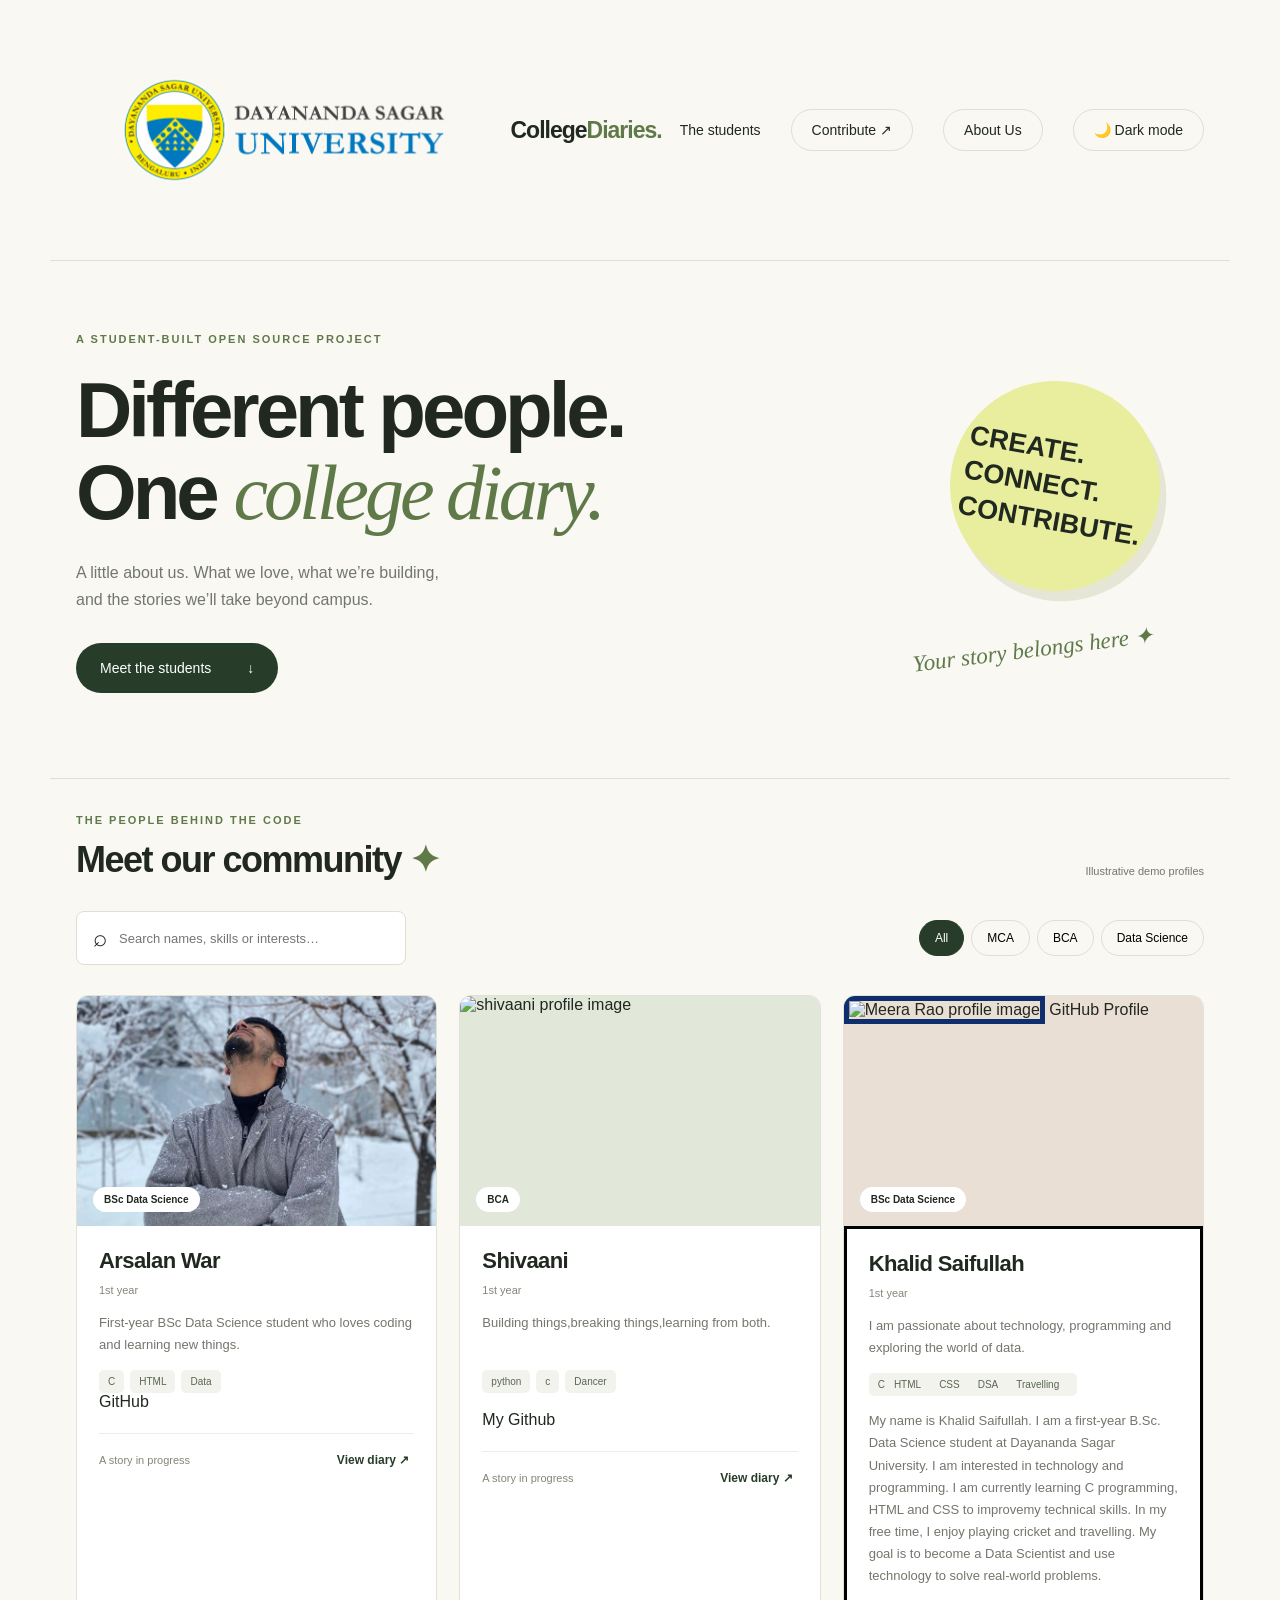
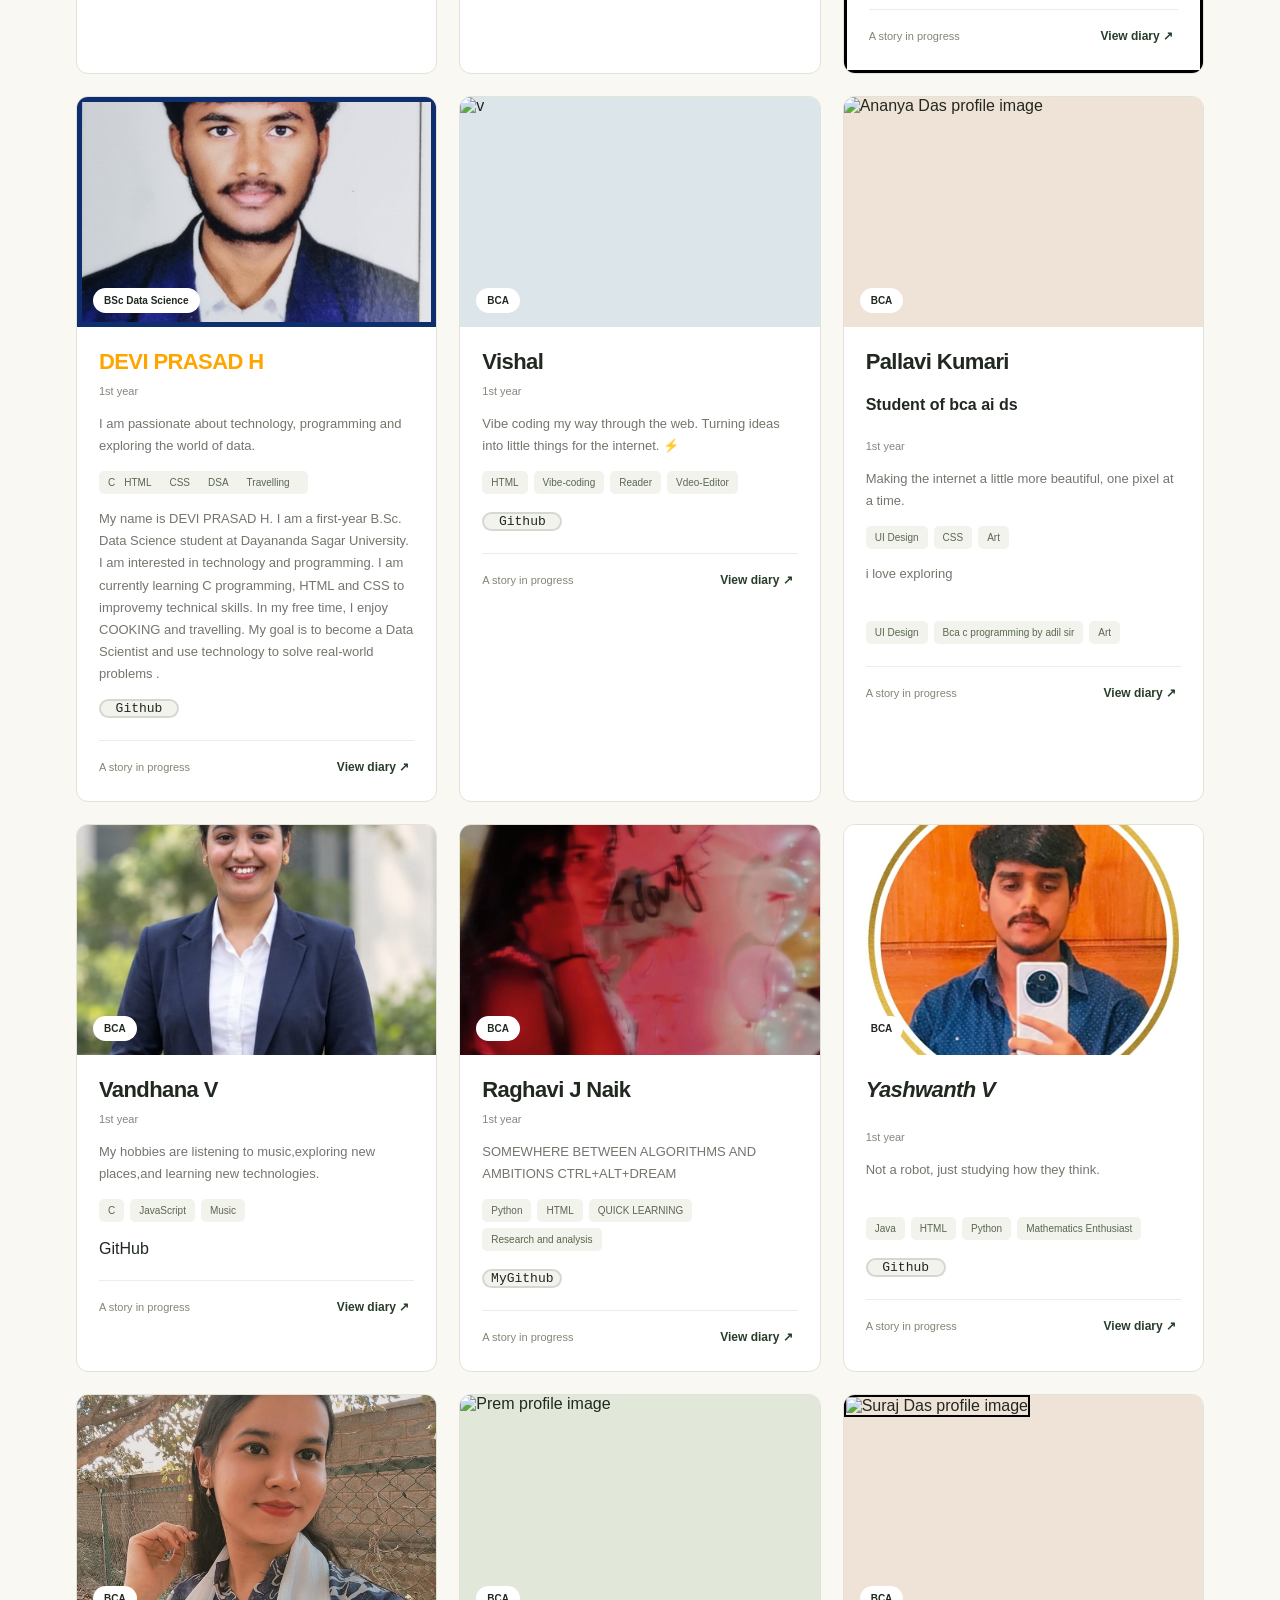
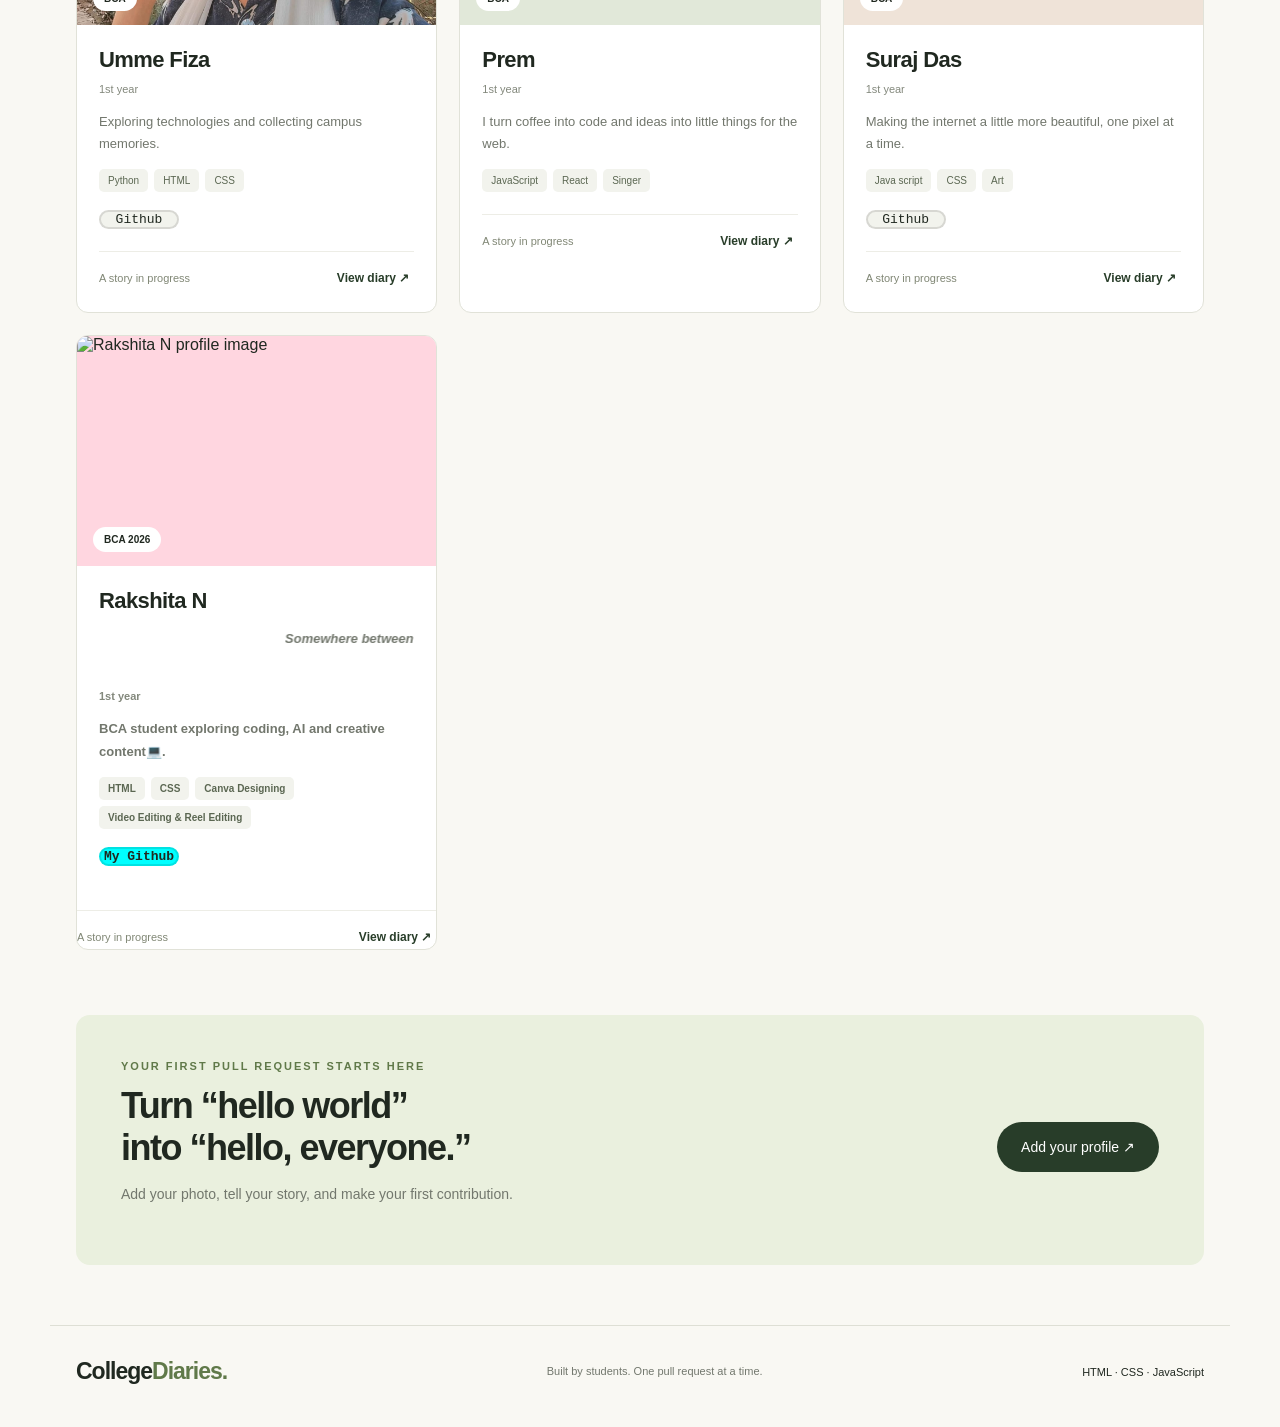
==== commit 98adcbeb: "i have add a Light/Dark Theme Toggle to College Diaries" ====
--- a/index.html
+++ b/index.html
@@ -7,8 +7,6 @@
   <title>College Diaries — Our people, our stories</title>
   <meta name="description" content="A student-built collection of profiles, passions and campus stories.">
   <link rel="stylesheet" href="style.css">
-  <link rel="stylesheet" href="dark.css">
-
 </head>
 
 <body>
@@ -19,9 +17,8 @@
       <a href="#students">The students</a>
       <button id="guide">Contribute ↗</button>
       <button onclick="location.href='about.html'">About Us</button>
-      <button id="theme-toggle" type="button" aria-pressed="false">
-  Dark mode
-</button>
+      <button id="theme-toggle" class="theme-toggle" type="button" aria-label="Switch to dark theme"
+        aria-pressed="false">Dark mode</button>
     </nav>
   </header>
   <main>
@@ -326,8 +323,8 @@
     <button class="close" aria-label="Close dialog">×</button>
     <div id="modal-content"></div>
   </dialog>
+  <script src="theme.js"></script>
   <script src="app.js"></script>
-  
 </body>
 
 </html>
--- a/style.css
+++ b/style.css
@@ -2,14 +2,56 @@
     box-sizing: border-box
 }
 
+:root {
+    color-scheme: light;
+    --page-bg: #f9f8f3;
+    --text: #202820;
+    --muted: #72776d;
+    --border: #dedfd5;
+    --surface: #fff;
+    --surface-subtle: #f2f3ed;
+    --surface-accent: #eaf0de;
+    --accent: #607949;
+    --accent-strong: #283d29;
+    --action-text: #fff;
+    --accent-soft: #e8ee9d;
+    --accent-soft-shadow: #e6e6d7;
+    --card-border: #e1e2d8;
+    --divider: #ededE6;
+    --tag-text: #5b6752;
+    --secondary-text: #83887c;
+    --detail-text: #808775;
+}
+
+:root[data-theme="dark"] {
+    color-scheme: dark;
+    --page-bg: #171c18;
+    --text: #e7ece4;
+    --muted: #adb6aa;
+    --border: #39443a;
+    --surface: #222a23;
+    --surface-subtle: #303a31;
+    --surface-accent: #29372a;
+    --accent: #b1c994;
+    --accent-strong: #a7c58c;
+    --action-text: #171c18;
+    --accent-soft: #536044;
+    --accent-soft-shadow: #30382a;
+    --card-border: #39443a;
+    --divider: #39443a;
+    --tag-text: #cad7bd;
+    --secondary-text: #aeb8a9;
+    --detail-text: #aeb8a9;
+}
+
 html {
     scroll-behavior: smooth
 }
 
 body {
     margin: 0;
-    background: #f9f8f3;
-    color: #202820;
+    background: var(--page-bg);
+    color: var(--text);
     font-family: Arial, sans-serif
 }
 
@@ -44,7 +86,7 @@
     display: flex;
     justify-content: space-between;
     align-items: center;
-    border-bottom: 1px solid #dedfd5
+    border-bottom: 1px solid var(--border)
 }
 
 .brand {
@@ -54,7 +96,7 @@
 }
 
 .brand span {
-    color: #607949
+    color: var(--accent)
 }
 
 nav {
@@ -66,9 +108,14 @@
 
 nav button {
     background: none;
-    border: 1px solid #283924;
+    color: var(--text);
+    border: 1px solid var(--border);
     border-radius: 30px;
     padding: 12px 20px
+}
+
+.theme-toggle {
+    white-space: nowrap
 }
 
 .hero {
@@ -81,7 +128,7 @@
     font-size: 11px;
     font-weight: 700;
     letter-spacing: 2px;
-    color: #657459
+    color: var(--accent)
 }
 
 h1 {
@@ -94,11 +141,11 @@
 h1 em {
     font-family: Georgia, serif;
     font-weight: 400;
-    color: #657e4f
+    color: var(--accent)
 }
 
 p {
-    color: #72776d;
+    color: var(--muted);
     font-size: 16px;
     line-height: 1.7
 }
@@ -108,8 +155,8 @@
     gap: 36px;
     align-items: center;
     border: 0;
-    background: #283d29;
-    color: white;
+    background: var(--accent-strong);
+    color: var(--action-text);
     border-radius: 30px;
     padding: 17px 24px;
     font-size: 14px;
@@ -120,7 +167,7 @@
     position: absolute;
     right: 70px;
     top: 120px;
-    background: #e8ee9d;
+    background: var(--accent-soft);
     width: 210px;
     height: 210px;
     border-radius: 50%;
@@ -130,7 +177,7 @@
     font-size: 27px;
     line-height: 1.3;
     transform: rotate(10deg);
-    box-shadow: 8px 9px 0 #e6e6d7
+    box-shadow: 8px 9px 0 var(--accent-soft-shadow)
 }
 
 .scribble {
@@ -138,13 +185,13 @@
     right: 76px;
     top: 375px;
     font: italic 23px Georgia;
-    color: #627747;
+    color: var(--accent);
     transform: rotate(-7deg)
 }
 
 #students {
     padding: 35px 26px 65px;
-    border-top: 1px solid #dedfd5
+    border-top: 1px solid var(--border)
 }
 
 .section-head {
@@ -160,12 +207,12 @@
 }
 
 h2 span {
-    color: #849451
+    color: var(--accent)
 }
 
 .demo {
     font-size: 11px;
-    color: #74796a;
+    color: var(--muted);
     margin-bottom: 27px
 }
 
@@ -180,8 +227,8 @@
     display: flex;
     gap: 10px;
     align-items: center;
-    background: white;
-    border: 1px solid #dedfd5;
+    background: var(--surface);
+    border: 1px solid var(--border);
     border-radius: 8px;
     padding: 12px 16px;
     min-width: 330px
@@ -208,16 +255,16 @@
 
 #filters button {
     background: none;
-    border: 1px solid #dedfd5;
+    border: 1px solid var(--border);
     border-radius: 25px;
     padding: 10px 15px;
     font-size: 12px
 }
 
 #filters .active {
-    background: #283d29;
-    color: white;
-    border-color: #283d29
+    background: var(--accent-strong);
+    color: var(--action-text);
+    border-color: var(--accent-strong)
 }
 
 .grid {
@@ -227,8 +274,8 @@
 }
 
 .card {
-    background: #fff;
-    border: 1px solid #e1e2d8;
+    background: var(--surface);
+    border: 1px solid var(--card-border);
     border-radius: 12px;
     overflow: hidden;
     transition: transform .2s
@@ -255,7 +302,8 @@
     position: absolute;
     bottom: 14px;
     left: 16px;
-    background: #ffffffeb;
+    background: var(--surface);
+    color: var(--text);
     padding: 7px 11px;
     border-radius: 20px;
     font-size: 10px;
@@ -278,7 +326,7 @@
 
 .year {
     font-size: 11px;
-    color: #83887c
+    color: var(--secondary-text)
 }
 
 .card p {
@@ -295,27 +343,27 @@
 
 .tags span {
     font-size: 10px;
-    background: #f2f3ed;
+    background: var(--surface-subtle);
     border-radius: 5px;
     padding: 6px 9px;
-    color: #5b6752
+    color: var(--tag-text)
 }
 
 .card-bottom {
     margin-top: 22px;
-    border-top: 1px solid #ededE6;
+    border-top: 1px solid var(--divider);
     padding-top: 14px;
     display: flex;
     justify-content: space-between;
     align-items: center;
     font-size: 11px;
-    color: #808775
+    color: var(--detail-text)
 }
 
 .view {
     border: 0;
     background: none;
-    color: #334b2b;
+    color: var(--accent-strong);
     font-weight: 700;
     font-size: 12px;
     padding: 5px
@@ -323,7 +371,7 @@
 
 .contribute {
     margin: 0 26px 60px;
-    background: #eaf0de;
+    background: var(--surface-accent);
     border-radius: 14px;
     padding: 45px;
     display: flex;
@@ -341,7 +389,7 @@
 
 footer {
     padding: 25px 26px 35px;
-    border-top: 1px solid #dedfd5;
+    border-top: 1px solid var(--border);
     display: flex;
     align-items: center;
     justify-content: space-between
@@ -353,7 +401,9 @@
 }
 
 dialog {
-    border: 1px solid #dedfd5;
+    border: 1px solid var(--border);
+    background: var(--surface);
+    color: var(--text);
     border-radius: 16px;
     padding: 35px;
     max-width: 620px;
@@ -368,7 +418,7 @@
 .close {
     float: right;
     border: 0;
-    background: #f0f2e8;
+    background: var(--surface-subtle);
     border-radius: 50%;
     width: 30px;
     height: 30px;
@@ -463,7 +513,12 @@
     }
 
     nav {
-        gap: 15px
+        gap: 8px
+    }
+
+    nav button {
+        padding: 9px 10px;
+        font-size: 12px
     }
 
     nav>a {
@@ -532,7 +587,7 @@
 }
 .github{
     border: 2px solid rgba(0, 0, 0, 0.112);
-    background-color:#f2f3ed;
+    background-color: var(--surface-subtle);
     border-radius: 10px;
     width: 80px;
     display: flex;
@@ -544,14 +599,3 @@
   box-shadow: 0 14px 30px rgba(0, 0, 0, 0.25);
   z-index: 2;
 }
-
-/* body {
-  background-color: #ffffff;
-  color: #222222;
-  transition: background-color 0.3s, color 0.3s;
-}
-
-body.dark-mode {
-  background-color: #121212;
-  color: #eeeeee;
-} */
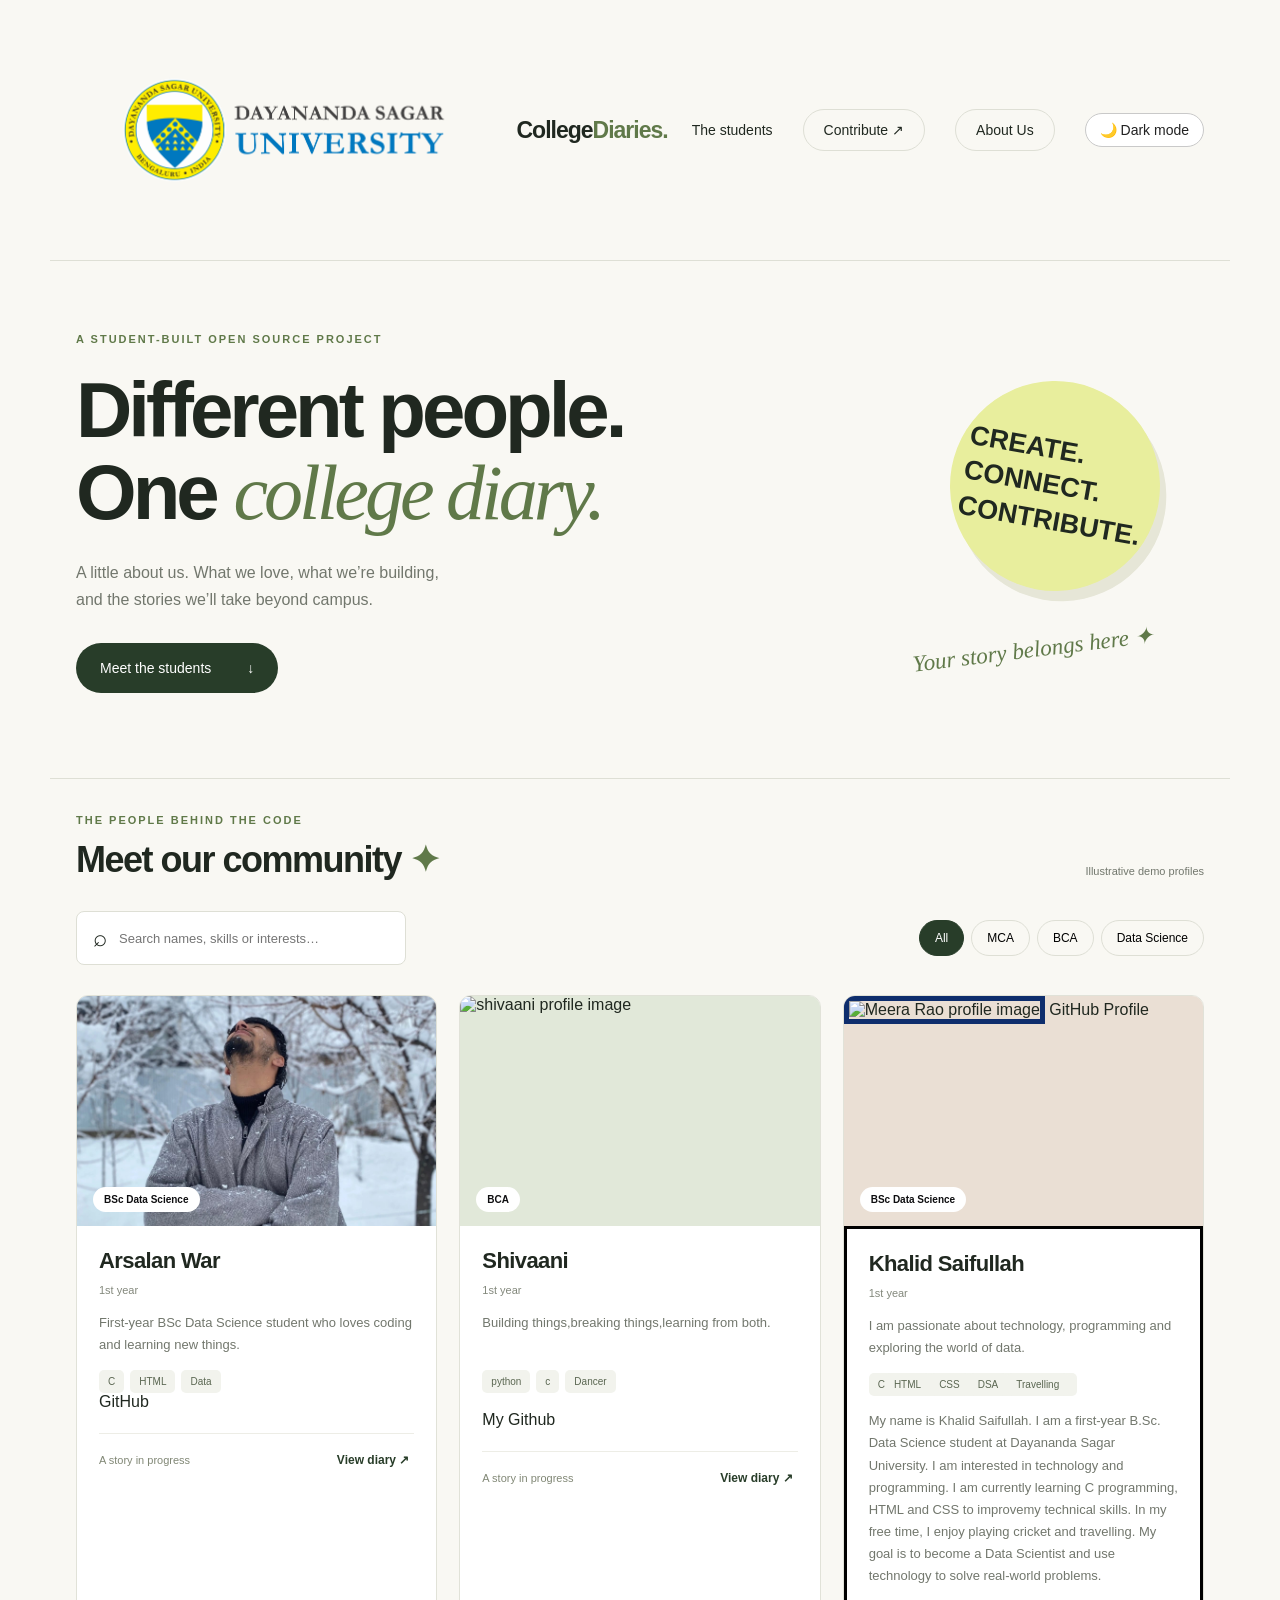
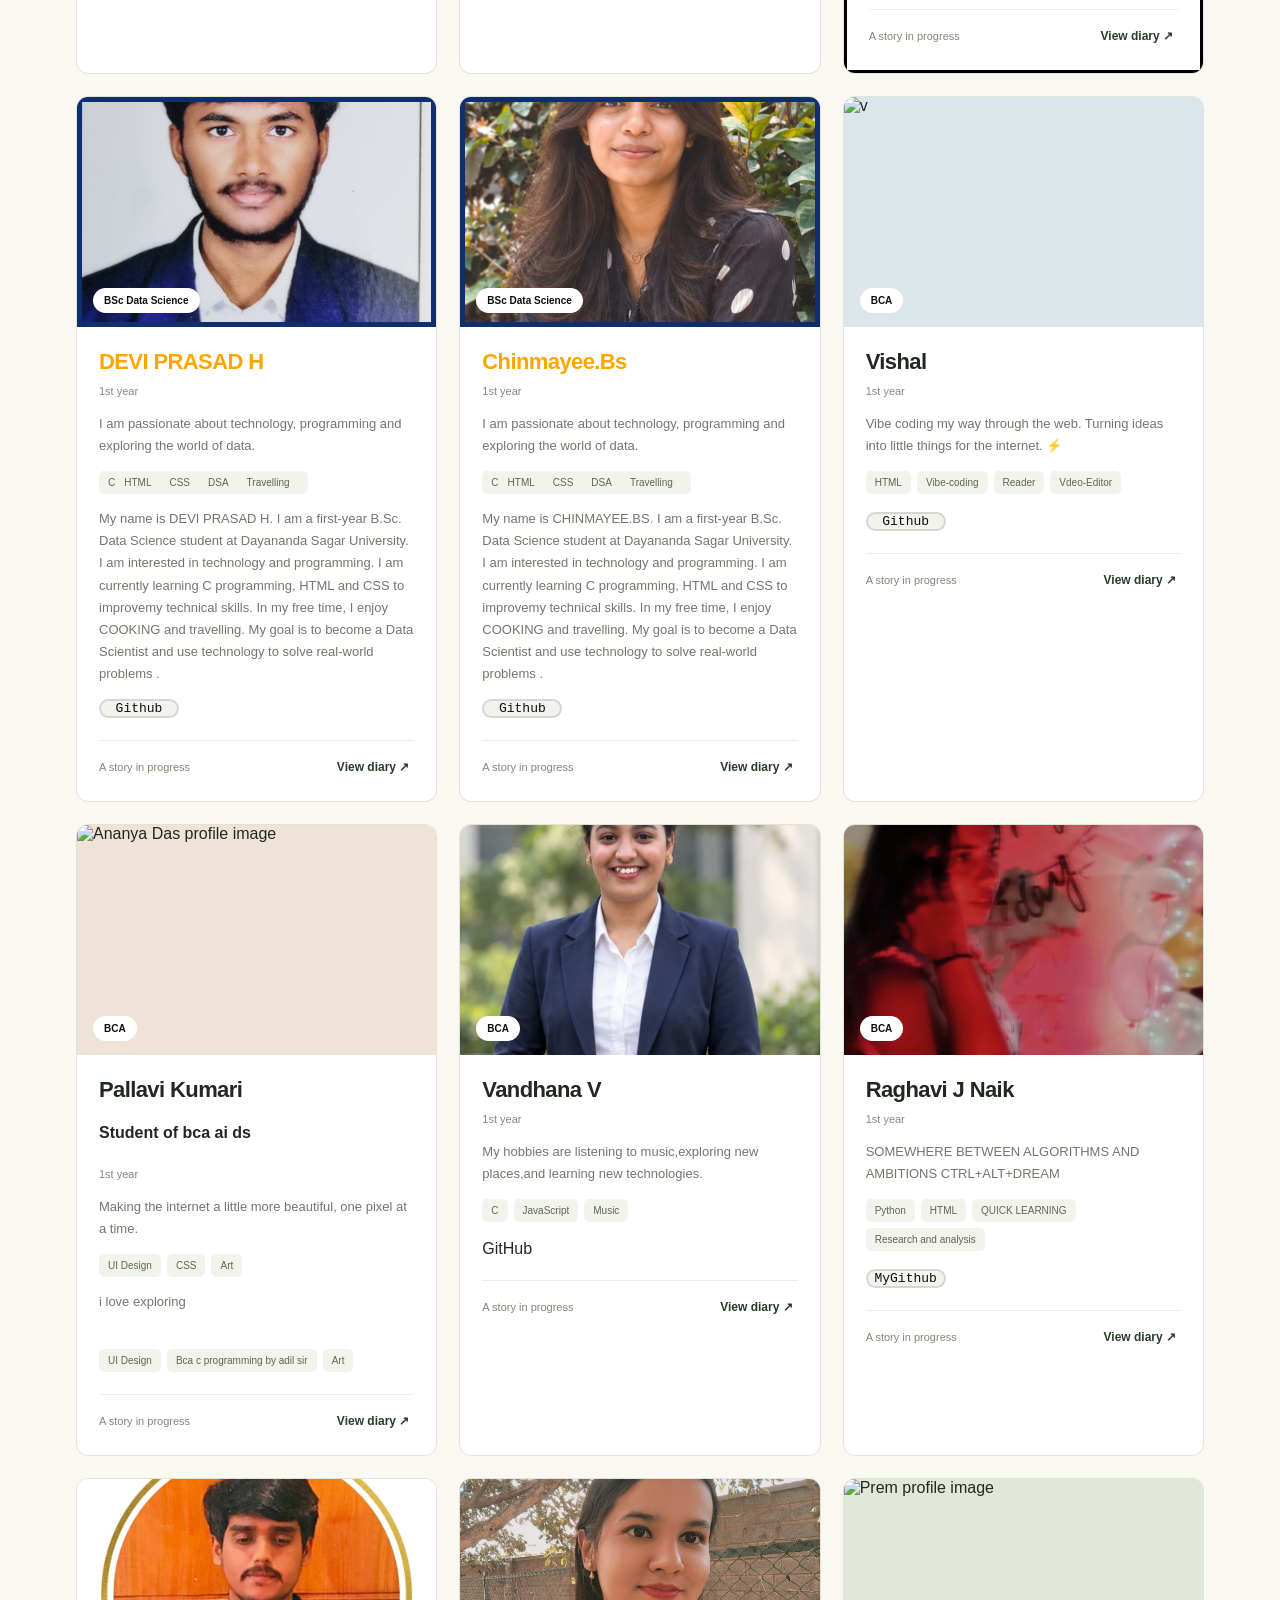
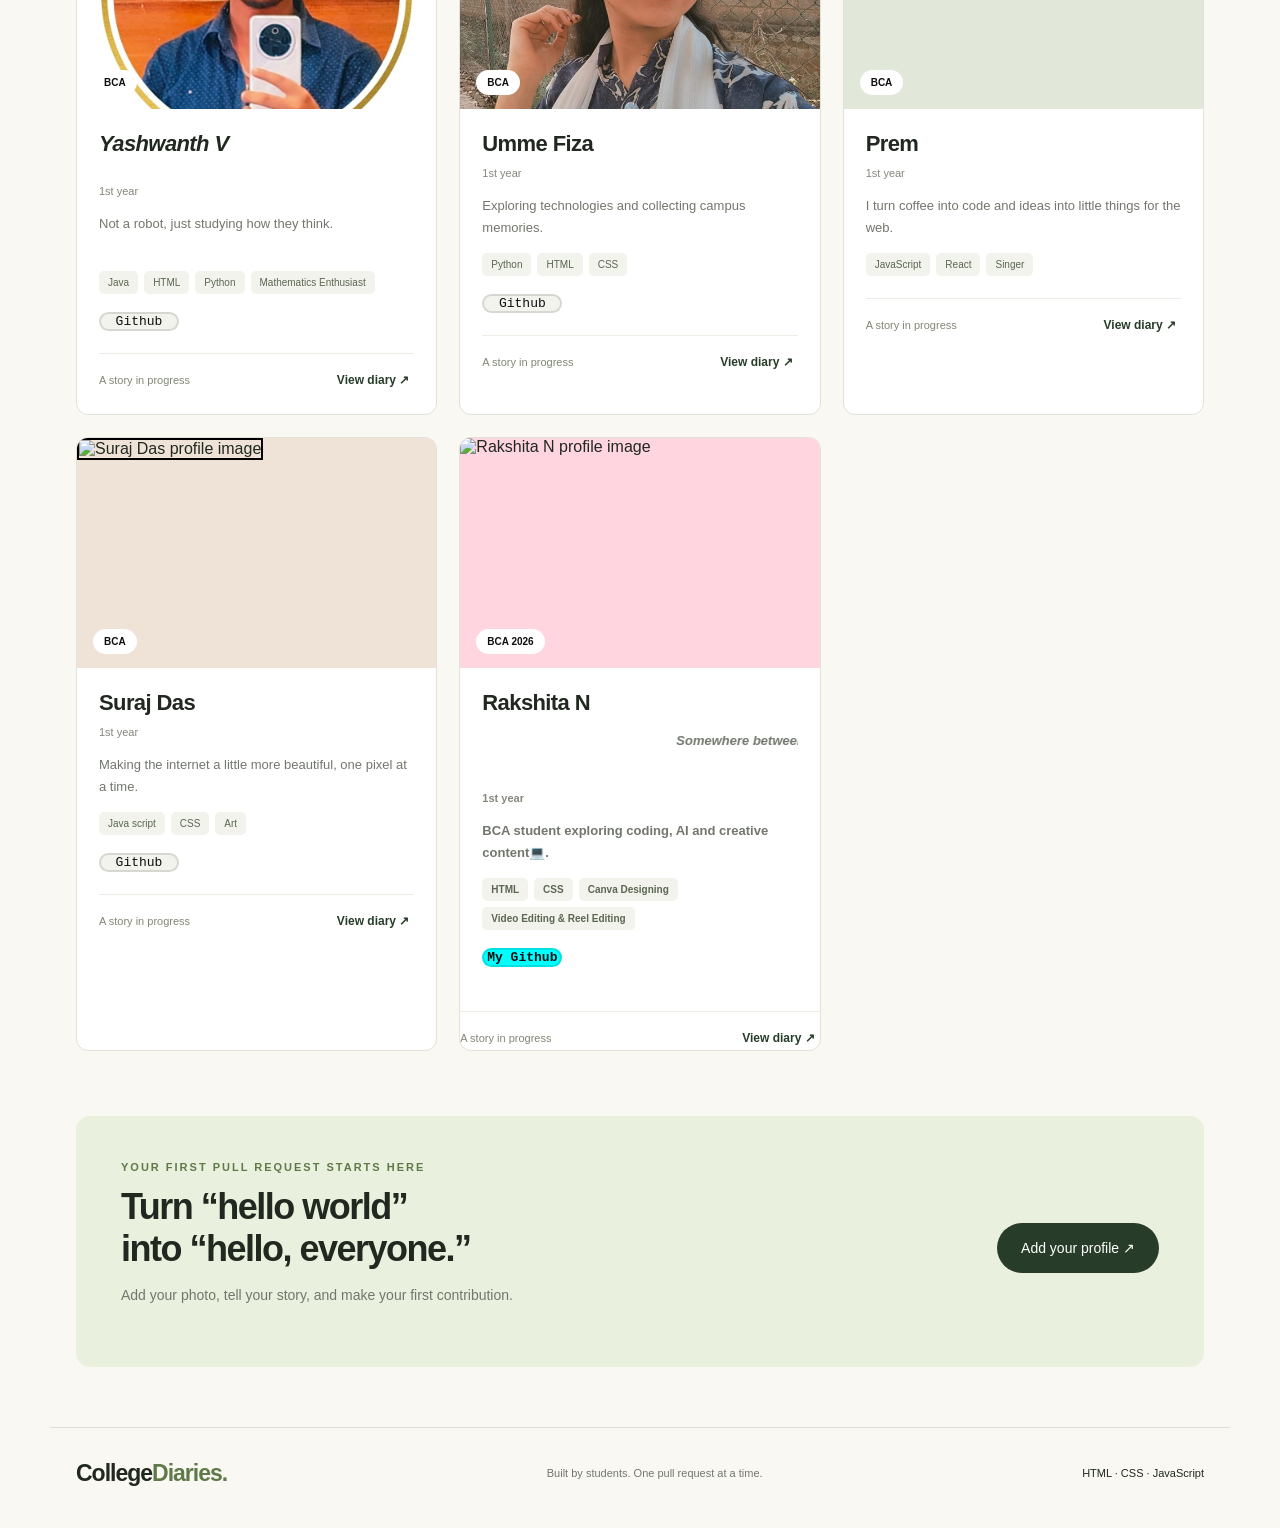
==== commit 06eaa736: "I HAVE ADDED MY STUDENT PROFILE" ====
--- a/index.html
+++ b/index.html
@@ -7,6 +7,8 @@
   <title>College Diaries — Our people, our stories</title>
   <meta name="description" content="A student-built collection of profiles, passions and campus stories.">
   <link rel="stylesheet" href="style.css">
+  <link rel="stylesheet" href="dark.css">
+
 </head>
 
 <body>
@@ -17,8 +19,9 @@
       <a href="#students">The students</a>
       <button id="guide">Contribute ↗</button>
       <button onclick="location.href='about.html'">About Us</button>
-      <button id="theme-toggle" class="theme-toggle" type="button" aria-label="Switch to dark theme"
-        aria-pressed="false">Dark mode</button>
+      <button id="theme-toggle" type="button" aria-pressed="false">
+  Dark mode
+</button>
     </nav>
   </header>
   <main>
@@ -119,9 +122,6 @@
             <img src="images/DEVI PRASAD H.jpeg " alt="Meera Rao profile image" loading="lazy"
               style="border: 5px solid #0e2e6d;">
             <span class="course">BSc Data Science</span>
-            
-             
-                 
           </div>
           <div class="card-body">
             <h3 class="devi-name">DEVI PRASAD H</h3>
@@ -141,6 +141,31 @@
             <div class="card-bottom"><span>A story in progress</span><button class="view">View diary ↗</button></div>
           </div>
         </article>
+        <article class="card" data-course="BSc Data Science">
+          <div class="portrait" style="--tint: #eadfd4">
+            <img src="images/chinmayee..png" alt="Meera Rao profile image" loading="lazy"
+              style="border: 5px solid #0e2e6d;">
+            <span class="course">BSc Data Science</span>
+          </div>
+          <div class="card-body">
+            <h3 class="devi-name">Chinmayee.Bs</h3>
+            <span class="year">1st year</span>
+            <p>I am passionate about technology, programming and exploring the world of data. </p>
+            <div class="tags"><span>C<span>HTML</span><span>CSS</span><span>DSA</span><span>Travelling</span></div>
+            <p class="story-hidden">
+              My name is CHINMAYEE.BS. I am a first-year B.Sc. Data
+              Science student at Dayananda Sagar University. I am interested
+              in technology and programming. I am currently
+              learning C programming, HTML and CSS to improvemy technical
+              skills. In my free time, I enjoy COOKING and travelling.
+              My goal is to become a Data Scientist and use technology to solve
+              real-world problems .
+            </p>
+             <div class="github"><a href="https://github.com/chinmayeebs534-cmd">Github</a></div>
+            <div class="card-bottom"><span>A story in progress</span><button class="view">View diary ↗</button></div>
+          </div>
+        </article>
+        
         <article class="card" data-course="BCA">
           <div class="portrait" style="--tint: #dce5ea">
             <img src="images/vish.jpeg" alt="v" loading="lazy">
@@ -323,8 +348,8 @@
     <button class="close" aria-label="Close dialog">×</button>
     <div id="modal-content"></div>
   </dialog>
-  <script src="theme.js"></script>
   <script src="app.js"></script>
+  
 </body>
 
 </html>
--- a/dark.css
+++ b/dark.css
@@ -0,0 +1,243 @@
+/* ==========================================================
+   College Diaries - dark mode (v3, fixes from screenshots)
+   Load AFTER your main stylesheet.
+   Dark mode is on when <html> has the class "dark-mode".
+   ========================================================== */
+
+/* ---------- Colors in one place ---------- */
+html.dark-mode {
+  color-scheme: dark;
+
+  --d-bg: #121212;
+  --d-surface: #1c1c1f;
+  --d-surface-2: #26262b;
+  --d-border: #34343a;
+  --d-text: #ececee;
+  --d-muted: #a1a1aa;
+  --d-link: #8ab4ff;
+  --d-accent: #ffb86b;
+  --d-green: #a9bf7e; /* brighter version of the olive accent */
+}
+
+/* ---------- Page ---------- */
+html.dark-mode body {
+  background: var(--d-bg) !important;
+  color: var(--d-text) !important;
+}
+
+html.dark-mode h1,
+html.dark-mode h2,
+html.dark-mode h3,
+html.dark-mode h4,
+html.dark-mode h5,
+html.dark-mode h6 {
+  color: var(--d-text) !important;
+}
+
+/* Links keep the surrounding text color (nav, brand, buttons) ... */
+html.dark-mode a { color: inherit; }
+
+/* ... and only links inside normal text turn blue */
+html.dark-mode p a,
+html.dark-mode li a {
+  color: var(--d-link);
+}
+
+html.dark-mode small,
+html.dark-mode [class*="muted"],
+html.dark-mode [class*="sub"],
+html.dark-mode [class*="meta"] {
+  color: var(--d-muted) !important;
+}
+
+/* Small green labels like "THE PEOPLE BEHIND THE CODE", brand accent, sparkle */
+html.dark-mode [class*="eyebrow"],
+html.dark-mode [class*="kicker"],
+html.dark-mode [class*="overline"],
+html.dark-mode [class*="accent"],
+html.dark-mode [class*="sparkle"] {
+  color: var(--d-green) !important;
+}
+
+html.dark-mode hr { border-color: var(--d-border); }
+
+/* ---------- Navbar / footer ---------- */
+html.dark-mode header,
+html.dark-mode nav,
+html.dark-mode [class*="nav"],
+html.dark-mode [class*="header"] {
+  background-color: rgba(18, 18, 18, 0.92) !important;
+  border-color: var(--d-border) !important;
+  color: var(--d-text) !important;
+}
+
+html.dark-mode footer,
+html.dark-mode [class*="footer"] {
+  background: #0e0e10 !important;
+  border-color: var(--d-border) !important;
+  color: var(--d-muted) !important;
+}
+
+/* ---------- Sections (hero, community, call-to-action) ---------- */
+html.dark-mode section,
+html.dark-mode main,
+html.dark-mode [class*="hero"],
+html.dark-mode [class*="section"],
+html.dark-mode [class*="cta"] {
+  background-color: transparent !important;
+  color: var(--d-text);
+}
+
+/* ---------- Student profile cards ---------- */
+html.dark-mode article,
+html.dark-mode [class*="card"],
+html.dark-mode [class*="profile"] {
+  background: var(--d-surface) !important;
+  border-color: var(--d-border) !important;
+  color: var(--d-text) !important;
+  box-shadow: none !important;
+}
+
+/* ---------- Skill tags / course labels ---------- */
+html.dark-mode [class*="tag"],
+html.dark-mode [class*="chip"],
+html.dark-mode [class*="badge"],
+html.dark-mode [class*="skill"] {
+  background: var(--d-surface-2) !important;
+  border-color: var(--d-border) !important;
+  color: var(--d-text) !important;
+}
+
+/* ---------- Buttons and filter pills ---------- */
+html.dark-mode button,
+html.dark-mode [class*="btn"],
+html.dark-mode [class*="pill"],
+html.dark-mode [class*="filter"] {
+  background: var(--d-surface-2);
+  border-color: var(--d-border);
+  color: var(--d-text);
+}
+
+html.dark-mode [class*="active"],
+html.dark-mode .active {
+  background: var(--d-accent) !important;
+  color: #1a1a1a !important;
+}
+
+/* ---------- Search box (wrapper AND input, so no white box) ---------- */
+
+/* the wrapper: anything with "search" in its class, or any element
+   that directly contains a text/search input */
+html.dark-mode [class*="search"],
+html.dark-mode :has(> input[type="search"]),
+html.dark-mode :has(> input[type="text"]),
+html.dark-mode :has(> input:not([type])) {
+  background: var(--d-surface) !important;
+  border-color: var(--d-border) !important;
+  color: var(--d-text) !important;
+}
+
+/* the input itself blends into the wrapper */
+html.dark-mode input,
+html.dark-mode select,
+html.dark-mode textarea {
+  background: var(--d-surface) !important;
+  border-color: var(--d-border) !important;
+  color: var(--d-text) !important;
+}
+
+html.dark-mode [class*="search"] input,
+html.dark-mode input[type="search"],
+html.dark-mode input[class*="search"] {
+  background: transparent !important;
+  border: none !important;
+  box-shadow: none !important;
+  color: var(--d-text) !important;
+}
+
+/* the little magnifier icon */
+html.dark-mode [class*="search"] span,
+html.dark-mode [class*="search"] svg,
+html.dark-mode [class*="search"] i,
+html.dark-mode [class*="icon"] {
+  color: var(--d-muted) !important;
+}
+
+html.dark-mode input::placeholder { color: var(--d-muted); opacity: 1; }
+
+html.dark-mode [class*="search"]:focus-within,
+html.dark-mode :has(> input:focus) {
+  border-color: var(--d-accent) !important;
+}
+
+/* ---------- Popups / modals ---------- */
+html.dark-mode [class*="modal"],
+html.dark-mode [class*="dialog"],
+html.dark-mode [class*="popup"] {
+  background: var(--d-surface) !important;
+  color: var(--d-text) !important;
+  border-color: var(--d-border) !important;
+}
+
+/* ---------- Images ---------- */
+html.dark-mode img { filter: brightness(0.92); }
+
+/* DSU logo: original colors and size, just no background box */
+html.dark-mode img[alt*="logo" i] {
+  background: none !important;
+  padding: 0;
+  border-radius: 0;
+  filter: none !important;
+}
+
+/* ---------- Smooth fade (only after the first paint) ---------- */
+html.theme-ready body,
+html.theme-ready section,
+html.theme-ready article,
+html.theme-ready header,
+html.theme-ready footer,
+html.theme-ready [class*="card"],
+html.theme-ready [class*="tag"],
+html.theme-ready [class*="search"] {
+  transition: background-color 0.3s ease, color 0.3s ease, border-color 0.3s ease;
+}
+
+@media (prefers-reduced-motion: reduce) {
+  html.theme-ready * { transition: none !important; }
+}
+
+/* ---------- Toggle button ---------- */
+#theme-toggle {
+  cursor: pointer;
+  font: inherit;
+  padding: 8px 14px;
+  border-radius: 999px;
+  border: 1px solid #c9c9c9;
+  background: #ffffff;
+  color: #222222;
+}
+
+#theme-toggle:focus-visible {
+  outline: 2px solid #4c8dff;
+  outline-offset: 2px;
+}
+
+#theme-toggle.floating {
+  position: fixed;
+  right: 16px;
+  bottom: 16px;
+  z-index: 9999;
+  box-shadow: 0 2px 8px rgba(0, 0, 0, 0.2);
+}
+
+html.dark-mode #theme-toggle {
+  background: var(--d-surface-2) !important;
+  border-color: #3d3d44 !important;
+  color: #ffd76a !important;
+}
+.course{
+  color:#0e0e10
+}
+.github{
+  color:#0e0e10
+}
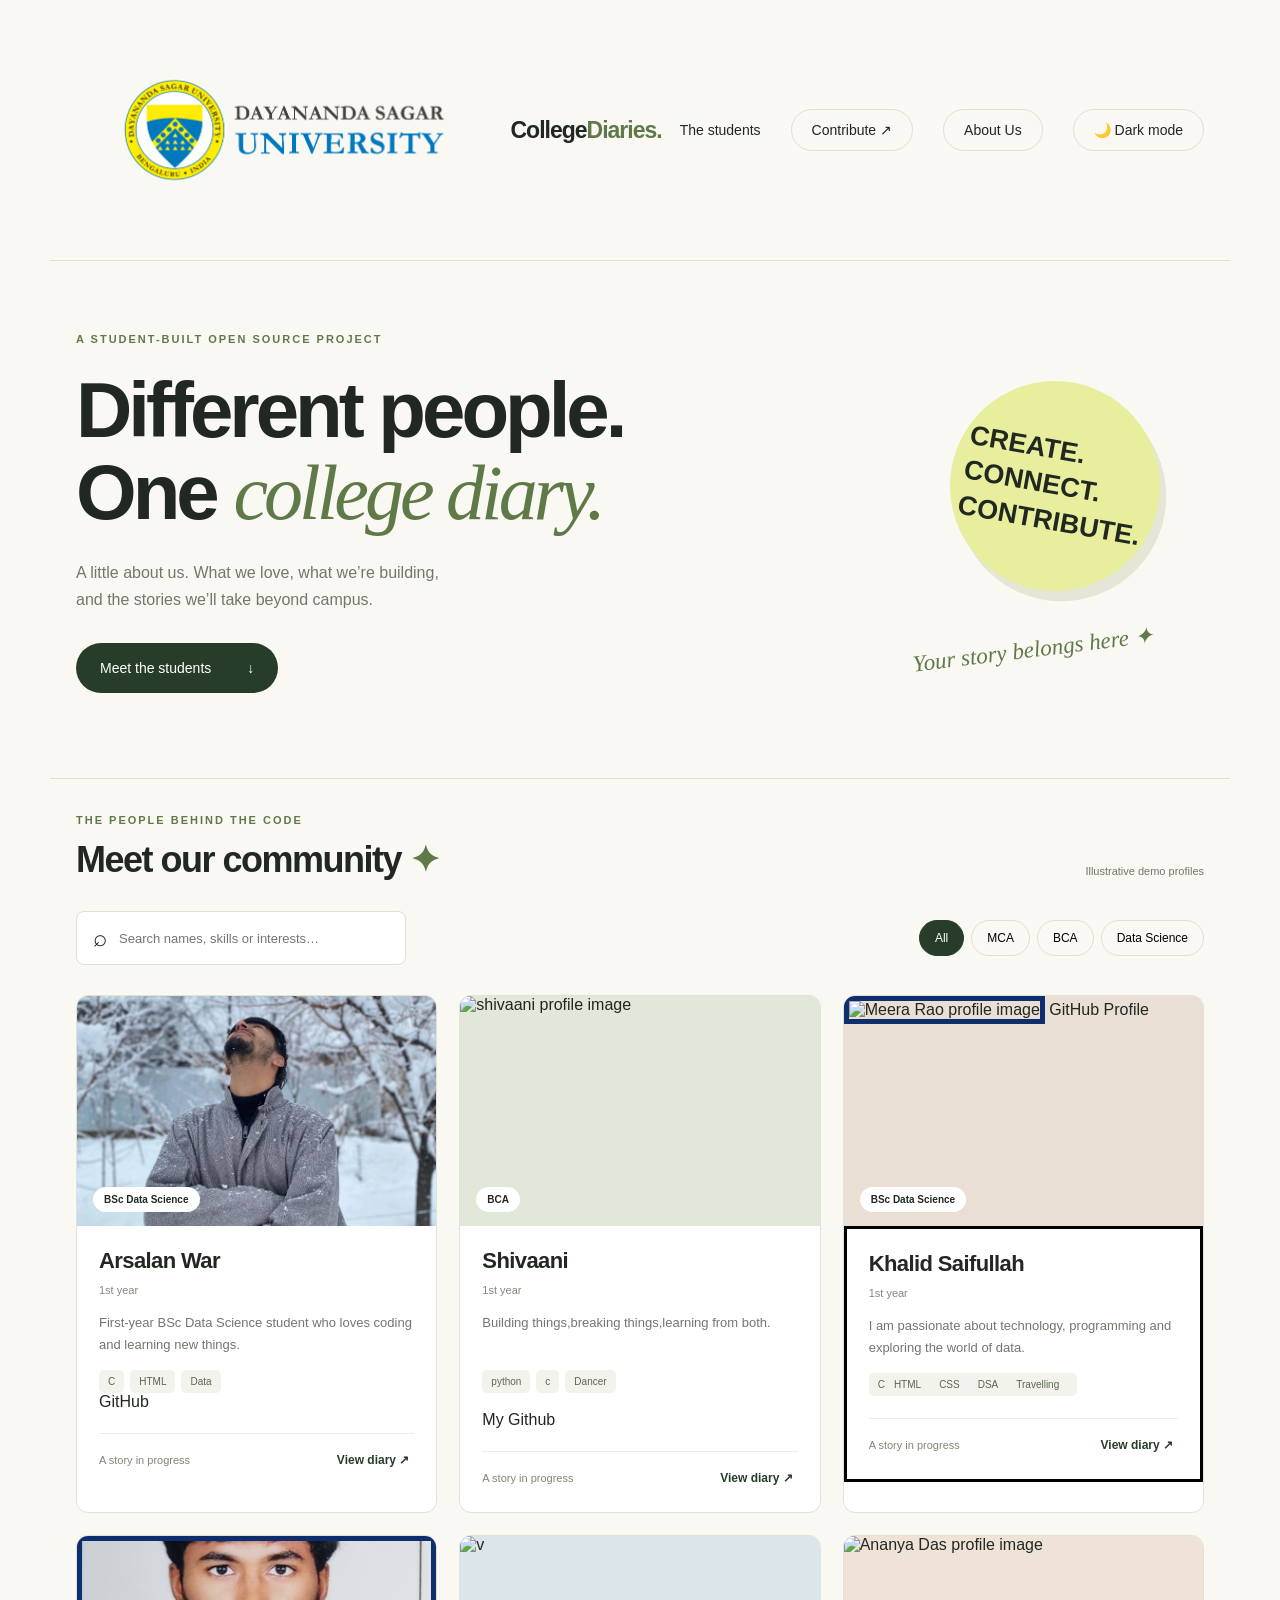
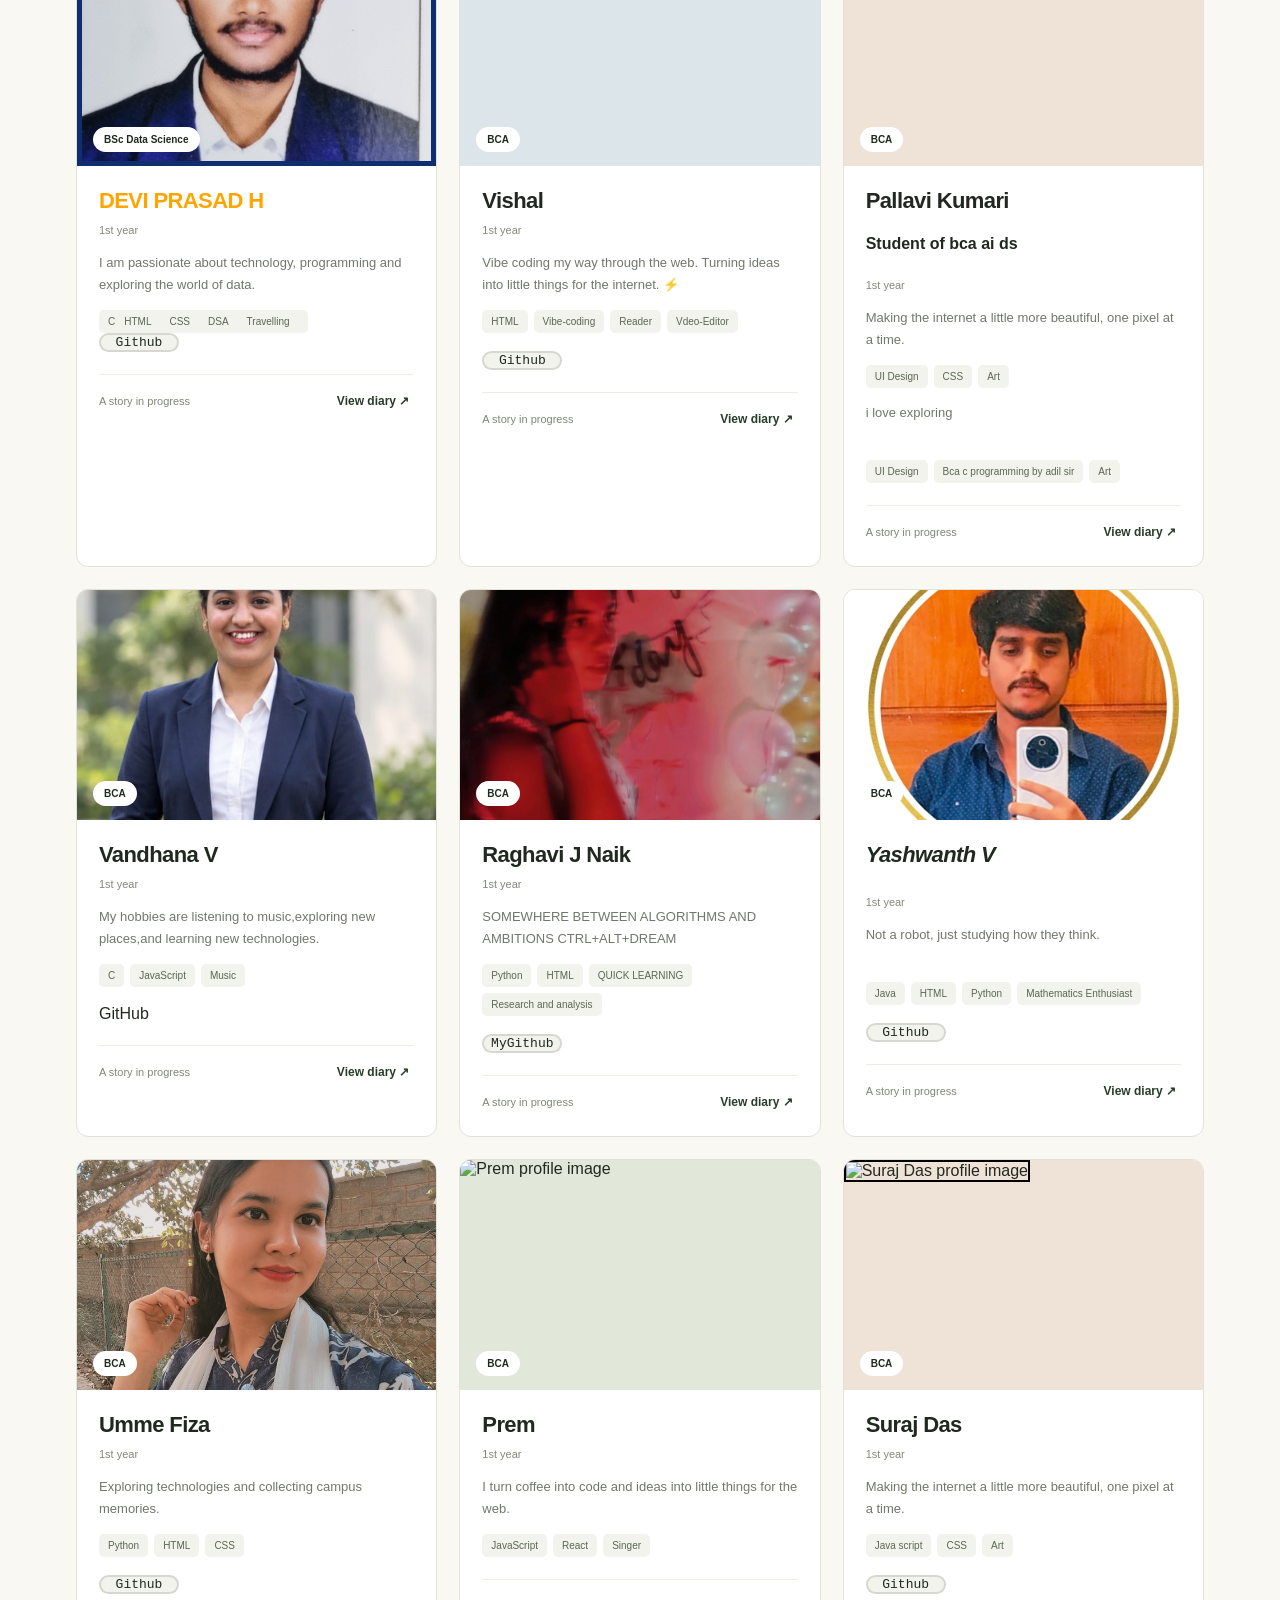
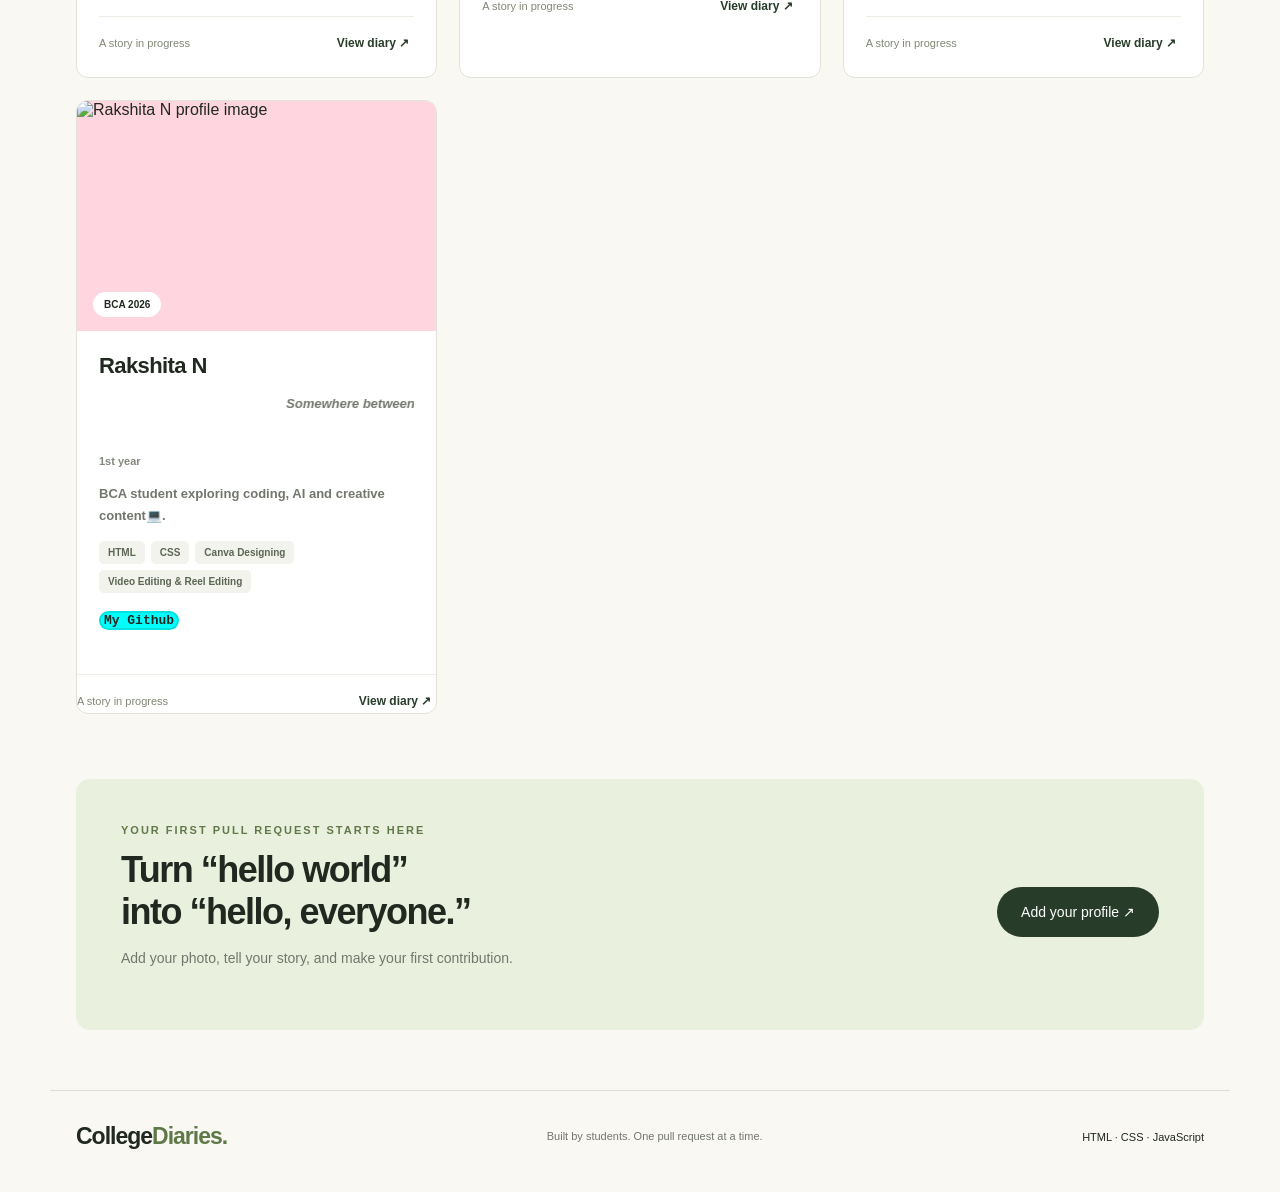
==== commit 3da09895: "i have edited the view diary button" ====
--- a/index.html
+++ b/index.html
@@ -7,8 +7,6 @@
   <title>College Diaries — Our people, our stories</title>
   <meta name="description" content="A student-built collection of profiles, passions and campus stories.">
   <link rel="stylesheet" href="style.css">
-  <link rel="stylesheet" href="dark.css">
-
 </head>
 
 <body>
@@ -19,9 +17,8 @@
       <a href="#students">The students</a>
       <button id="guide">Contribute ↗</button>
       <button onclick="location.href='about.html'">About Us</button>
-      <button id="theme-toggle" type="button" aria-pressed="false">
-  Dark mode
-</button>
+      <button id="theme-toggle" class="theme-toggle" type="button" aria-label="Switch to dark theme"
+        aria-pressed="false">Dark mode</button>
     </nav>
   </header>
   <main>
@@ -105,7 +102,7 @@
             <span class="year">1st year</span>
             <p>I am passionate about technology, programming and exploring the world of data. </p>
             <div class="tags"><span>C<span>HTML</span><span>CSS</span><span>DSA</span><span>Travelling</span></div>
-            <p class="story-hidden">
+            <p class="story" hidden>
               My name is Khalid Saifullah. I am a first-year B.Sc. Data
               Science student at Dayananda Sagar University. I am interested
               in technology and programming. I am currently
@@ -122,13 +119,16 @@
             <img src="images/DEVI PRASAD H.jpeg " alt="Meera Rao profile image" loading="lazy"
               style="border: 5px solid #0e2e6d;">
             <span class="course">BSc Data Science</span>
+            
+             
+                 
           </div>
           <div class="card-body">
             <h3 class="devi-name">DEVI PRASAD H</h3>
             <span class="year">1st year</span>
             <p>I am passionate about technology, programming and exploring the world of data. </p>
             <div class="tags"><span>C<span>HTML</span><span>CSS</span><span>DSA</span><span>Travelling</span></div>
-            <p class="story-hidden">
+            <p class="story" hidden>
               My name is DEVI PRASAD H. I am a first-year B.Sc. Data
               Science student at Dayananda Sagar University. I am interested
               in technology and programming. I am currently
@@ -141,31 +141,6 @@
             <div class="card-bottom"><span>A story in progress</span><button class="view">View diary ↗</button></div>
           </div>
         </article>
-        <article class="card" data-course="BSc Data Science">
-          <div class="portrait" style="--tint: #eadfd4">
-            <img src="images/chinmayee..png" alt="Meera Rao profile image" loading="lazy"
-              style="border: 5px solid #0e2e6d;">
-            <span class="course">BSc Data Science</span>
-          </div>
-          <div class="card-body">
-            <h3 class="devi-name">Chinmayee.Bs</h3>
-            <span class="year">1st year</span>
-            <p>I am passionate about technology, programming and exploring the world of data. </p>
-            <div class="tags"><span>C<span>HTML</span><span>CSS</span><span>DSA</span><span>Travelling</span></div>
-            <p class="story-hidden">
-              My name is CHINMAYEE.BS. I am a first-year B.Sc. Data
-              Science student at Dayananda Sagar University. I am interested
-              in technology and programming. I am currently
-              learning C programming, HTML and CSS to improvemy technical
-              skills. In my free time, I enjoy COOKING and travelling.
-              My goal is to become a Data Scientist and use technology to solve
-              real-world problems .
-            </p>
-             <div class="github"><a href="https://github.com/chinmayeebs534-cmd">Github</a></div>
-            <div class="card-bottom"><span>A story in progress</span><button class="view">View diary ↗</button></div>
-          </div>
-        </article>
-        
         <article class="card" data-course="BCA">
           <div class="portrait" style="--tint: #dce5ea">
             <img src="images/vish.jpeg" alt="v" loading="lazy">
@@ -348,8 +323,8 @@
     <button class="close" aria-label="Close dialog">×</button>
     <div id="modal-content"></div>
   </dialog>
+  <script src="theme.js"></script>
   <script src="app.js"></script>
-  
 </body>
 
 </html>
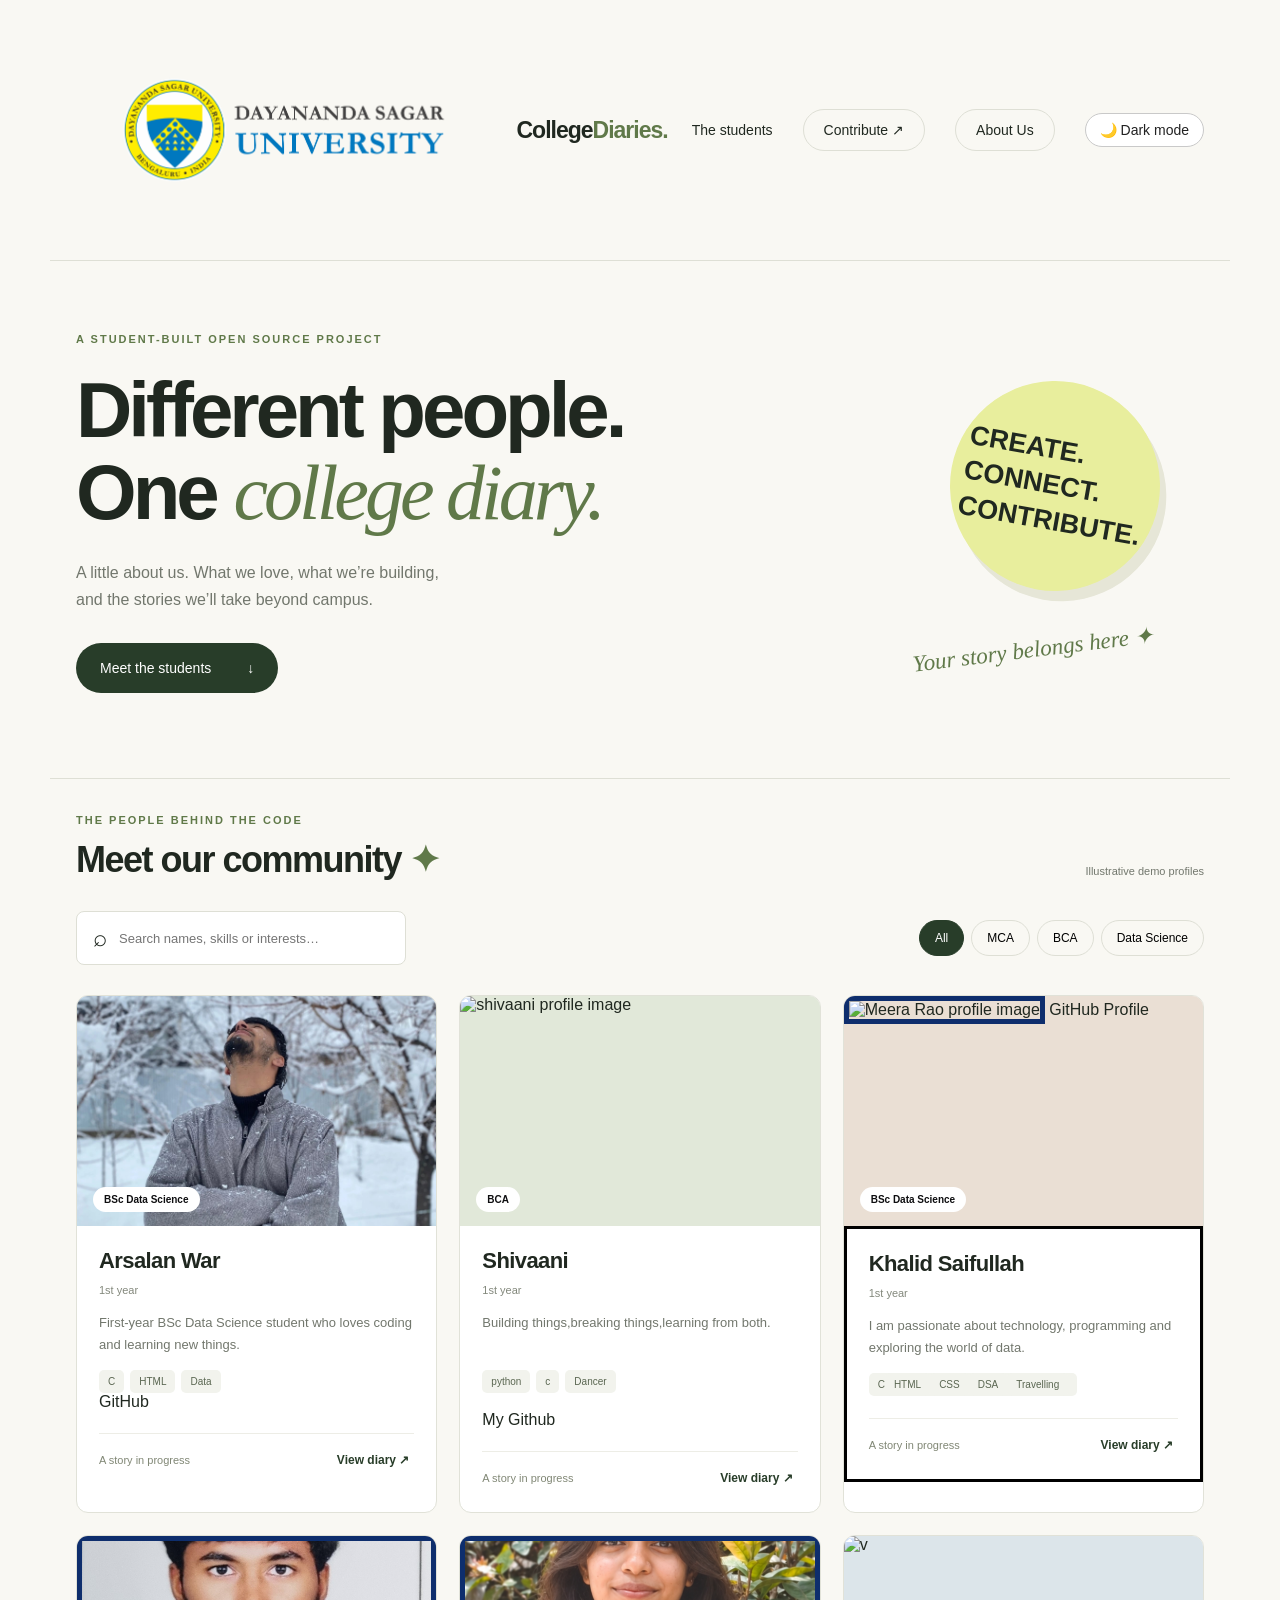
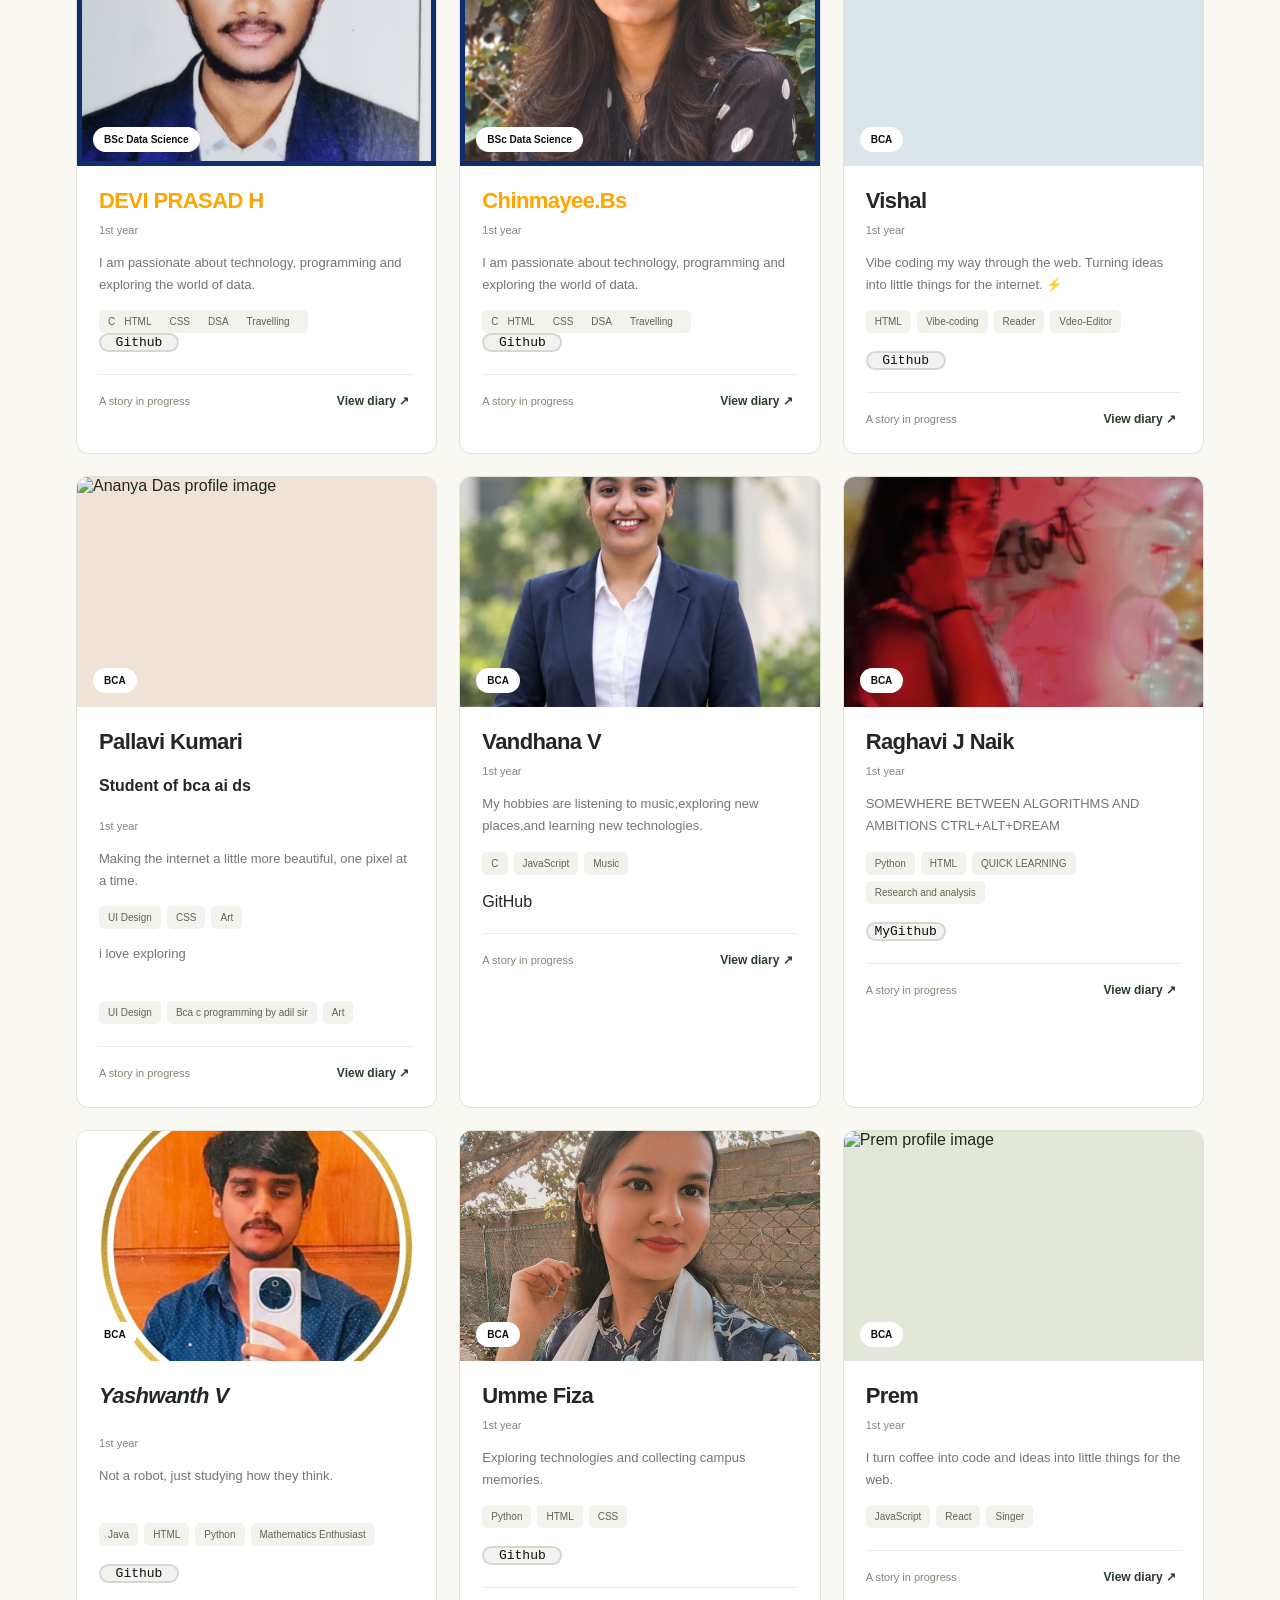
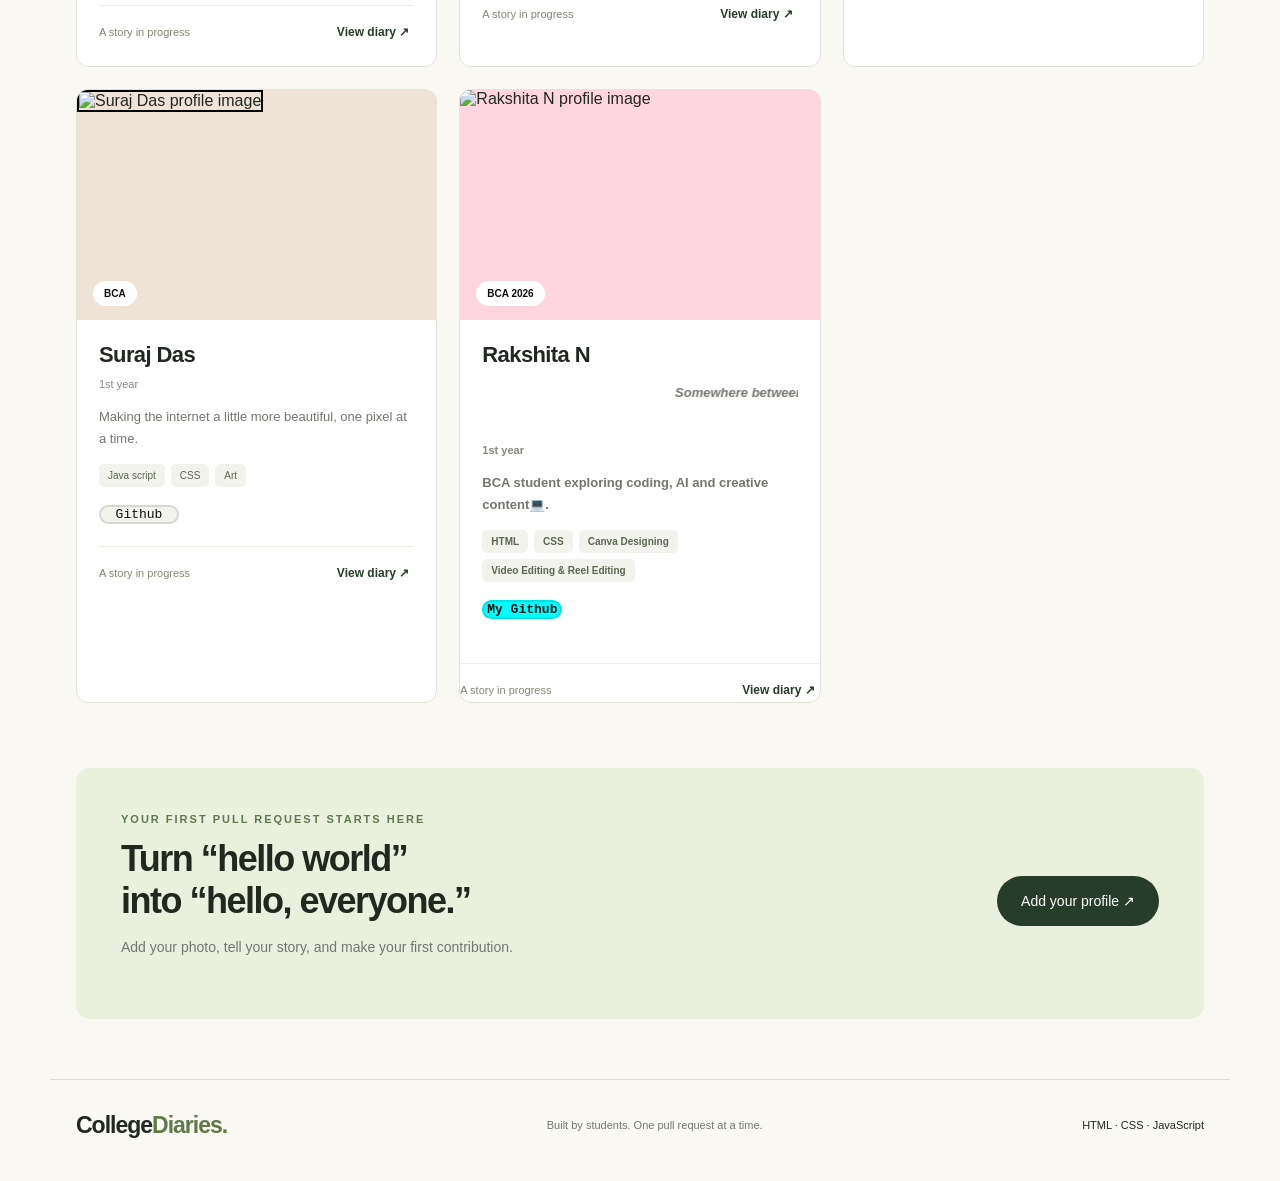
==== commit 606c82c6: "i have edited the view diary button" ====
--- a/index.html
+++ b/index.html
@@ -7,6 +7,8 @@
   <title>College Diaries — Our people, our stories</title>
   <meta name="description" content="A student-built collection of profiles, passions and campus stories.">
   <link rel="stylesheet" href="style.css">
+  <link rel="stylesheet" href="dark.css">
+
 </head>
 
 <body>
@@ -17,8 +19,9 @@
       <a href="#students">The students</a>
       <button id="guide">Contribute ↗</button>
       <button onclick="location.href='about.html'">About Us</button>
-      <button id="theme-toggle" class="theme-toggle" type="button" aria-label="Switch to dark theme"
-        aria-pressed="false">Dark mode</button>
+      <button id="theme-toggle" type="button" aria-pressed="false">
+  Dark mode
+</button>
     </nav>
   </header>
   <main>
@@ -119,9 +122,6 @@
             <img src="images/DEVI PRASAD H.jpeg " alt="Meera Rao profile image" loading="lazy"
               style="border: 5px solid #0e2e6d;">
             <span class="course">BSc Data Science</span>
-            
-             
-                 
           </div>
           <div class="card-body">
             <h3 class="devi-name">DEVI PRASAD H</h3>
@@ -141,6 +141,31 @@
             <div class="card-bottom"><span>A story in progress</span><button class="view">View diary ↗</button></div>
           </div>
         </article>
+        <article class="card" data-course="BSc Data Science">
+          <div class="portrait" style="--tint: #eadfd4">
+            <img src="images/chinmayee..png" alt="Meera Rao profile image" loading="lazy"
+              style="border: 5px solid #0e2e6d;">
+            <span class="course">BSc Data Science</span>
+          </div>
+          <div class="card-body">
+            <h3 class="devi-name">Chinmayee.Bs</h3>
+            <span class="year">1st year</span>
+            <p>I am passionate about technology, programming and exploring the world of data. </p>
+            <div class="tags"><span>C<span>HTML</span><span>CSS</span><span>DSA</span><span>Travelling</span></div>
+            <p class="story" hidden>
+              My name is CHINMAYEE.BS. I am a first-year B.Sc. Data
+              Science student at Dayananda Sagar University. I am interested
+              in technology and programming. I am currently
+              learning C programming, HTML and CSS to improvemy technical
+              skills. In my free time, I enjoy COOKING and travelling.
+              My goal is to become a Data Scientist and use technology to solve
+              real-world problems .
+            </p>
+             <div class="github"><a href="https://github.com/chinmayeebs534-cmd">Github</a></div>
+            <div class="card-bottom"><span>A story in progress</span><button class="view">View diary ↗</button></div>
+          </div>
+        </article>
+        
         <article class="card" data-course="BCA">
           <div class="portrait" style="--tint: #dce5ea">
             <img src="images/vish.jpeg" alt="v" loading="lazy">
@@ -323,8 +348,8 @@
     <button class="close" aria-label="Close dialog">×</button>
     <div id="modal-content"></div>
   </dialog>
-  <script src="theme.js"></script>
   <script src="app.js"></script>
+  
 </body>
 
 </html>
--- a/dark.css
+++ b/dark.css
@@ -0,0 +1,243 @@
+/* ==========================================================
+   College Diaries - dark mode (v3, fixes from screenshots)
+   Load AFTER your main stylesheet.
+   Dark mode is on when <html> has the class "dark-mode".
+   ========================================================== */
+
+/* ---------- Colors in one place ---------- */
+html.dark-mode {
+  color-scheme: dark;
+
+  --d-bg: #121212;
+  --d-surface: #1c1c1f;
+  --d-surface-2: #26262b;
+  --d-border: #34343a;
+  --d-text: #ececee;
+  --d-muted: #a1a1aa;
+  --d-link: #8ab4ff;
+  --d-accent: #ffb86b;
+  --d-green: #a9bf7e; /* brighter version of the olive accent */
+}
+
+/* ---------- Page ---------- */
+html.dark-mode body {
+  background: var(--d-bg) !important;
+  color: var(--d-text) !important;
+}
+
+html.dark-mode h1,
+html.dark-mode h2,
+html.dark-mode h3,
+html.dark-mode h4,
+html.dark-mode h5,
+html.dark-mode h6 {
+  color: var(--d-text) !important;
+}
+
+/* Links keep the surrounding text color (nav, brand, buttons) ... */
+html.dark-mode a { color: inherit; }
+
+/* ... and only links inside normal text turn blue */
+html.dark-mode p a,
+html.dark-mode li a {
+  color: var(--d-link);
+}
+
+html.dark-mode small,
+html.dark-mode [class*="muted"],
+html.dark-mode [class*="sub"],
+html.dark-mode [class*="meta"] {
+  color: var(--d-muted) !important;
+}
+
+/* Small green labels like "THE PEOPLE BEHIND THE CODE", brand accent, sparkle */
+html.dark-mode [class*="eyebrow"],
+html.dark-mode [class*="kicker"],
+html.dark-mode [class*="overline"],
+html.dark-mode [class*="accent"],
+html.dark-mode [class*="sparkle"] {
+  color: var(--d-green) !important;
+}
+
+html.dark-mode hr { border-color: var(--d-border); }
+
+/* ---------- Navbar / footer ---------- */
+html.dark-mode header,
+html.dark-mode nav,
+html.dark-mode [class*="nav"],
+html.dark-mode [class*="header"] {
+  background-color: rgba(18, 18, 18, 0.92) !important;
+  border-color: var(--d-border) !important;
+  color: var(--d-text) !important;
+}
+
+html.dark-mode footer,
+html.dark-mode [class*="footer"] {
+  background: #0e0e10 !important;
+  border-color: var(--d-border) !important;
+  color: var(--d-muted) !important;
+}
+
+/* ---------- Sections (hero, community, call-to-action) ---------- */
+html.dark-mode section,
+html.dark-mode main,
+html.dark-mode [class*="hero"],
+html.dark-mode [class*="section"],
+html.dark-mode [class*="cta"] {
+  background-color: transparent !important;
+  color: var(--d-text);
+}
+
+/* ---------- Student profile cards ---------- */
+html.dark-mode article,
+html.dark-mode [class*="card"],
+html.dark-mode [class*="profile"] {
+  background: var(--d-surface) !important;
+  border-color: var(--d-border) !important;
+  color: var(--d-text) !important;
+  box-shadow: none !important;
+}
+
+/* ---------- Skill tags / course labels ---------- */
+html.dark-mode [class*="tag"],
+html.dark-mode [class*="chip"],
+html.dark-mode [class*="badge"],
+html.dark-mode [class*="skill"] {
+  background: var(--d-surface-2) !important;
+  border-color: var(--d-border) !important;
+  color: var(--d-text) !important;
+}
+
+/* ---------- Buttons and filter pills ---------- */
+html.dark-mode button,
+html.dark-mode [class*="btn"],
+html.dark-mode [class*="pill"],
+html.dark-mode [class*="filter"] {
+  background: var(--d-surface-2);
+  border-color: var(--d-border);
+  color: var(--d-text);
+}
+
+html.dark-mode [class*="active"],
+html.dark-mode .active {
+  background: var(--d-accent) !important;
+  color: #1a1a1a !important;
+}
+
+/* ---------- Search box (wrapper AND input, so no white box) ---------- */
+
+/* the wrapper: anything with "search" in its class, or any element
+   that directly contains a text/search input */
+html.dark-mode [class*="search"],
+html.dark-mode :has(> input[type="search"]),
+html.dark-mode :has(> input[type="text"]),
+html.dark-mode :has(> input:not([type])) {
+  background: var(--d-surface) !important;
+  border-color: var(--d-border) !important;
+  color: var(--d-text) !important;
+}
+
+/* the input itself blends into the wrapper */
+html.dark-mode input,
+html.dark-mode select,
+html.dark-mode textarea {
+  background: var(--d-surface) !important;
+  border-color: var(--d-border) !important;
+  color: var(--d-text) !important;
+}
+
+html.dark-mode [class*="search"] input,
+html.dark-mode input[type="search"],
+html.dark-mode input[class*="search"] {
+  background: transparent !important;
+  border: none !important;
+  box-shadow: none !important;
+  color: var(--d-text) !important;
+}
+
+/* the little magnifier icon */
+html.dark-mode [class*="search"] span,
+html.dark-mode [class*="search"] svg,
+html.dark-mode [class*="search"] i,
+html.dark-mode [class*="icon"] {
+  color: var(--d-muted) !important;
+}
+
+html.dark-mode input::placeholder { color: var(--d-muted); opacity: 1; }
+
+html.dark-mode [class*="search"]:focus-within,
+html.dark-mode :has(> input:focus) {
+  border-color: var(--d-accent) !important;
+}
+
+/* ---------- Popups / modals ---------- */
+html.dark-mode [class*="modal"],
+html.dark-mode [class*="dialog"],
+html.dark-mode [class*="popup"] {
+  background: var(--d-surface) !important;
+  color: var(--d-text) !important;
+  border-color: var(--d-border) !important;
+}
+
+/* ---------- Images ---------- */
+html.dark-mode img { filter: brightness(0.92); }
+
+/* DSU logo: original colors and size, just no background box */
+html.dark-mode img[alt*="logo" i] {
+  background: none !important;
+  padding: 0;
+  border-radius: 0;
+  filter: none !important;
+}
+
+/* ---------- Smooth fade (only after the first paint) ---------- */
+html.theme-ready body,
+html.theme-ready section,
+html.theme-ready article,
+html.theme-ready header,
+html.theme-ready footer,
+html.theme-ready [class*="card"],
+html.theme-ready [class*="tag"],
+html.theme-ready [class*="search"] {
+  transition: background-color 0.3s ease, color 0.3s ease, border-color 0.3s ease;
+}
+
+@media (prefers-reduced-motion: reduce) {
+  html.theme-ready * { transition: none !important; }
+}
+
+/* ---------- Toggle button ---------- */
+#theme-toggle {
+  cursor: pointer;
+  font: inherit;
+  padding: 8px 14px;
+  border-radius: 999px;
+  border: 1px solid #c9c9c9;
+  background: #ffffff;
+  color: #222222;
+}
+
+#theme-toggle:focus-visible {
+  outline: 2px solid #4c8dff;
+  outline-offset: 2px;
+}
+
+#theme-toggle.floating {
+  position: fixed;
+  right: 16px;
+  bottom: 16px;
+  z-index: 9999;
+  box-shadow: 0 2px 8px rgba(0, 0, 0, 0.2);
+}
+
+html.dark-mode #theme-toggle {
+  background: var(--d-surface-2) !important;
+  border-color: #3d3d44 !important;
+  color: #ffd76a !important;
+}
+.course{
+  color:#0e0e10
+}
+.github{
+  color:#0e0e10
+}
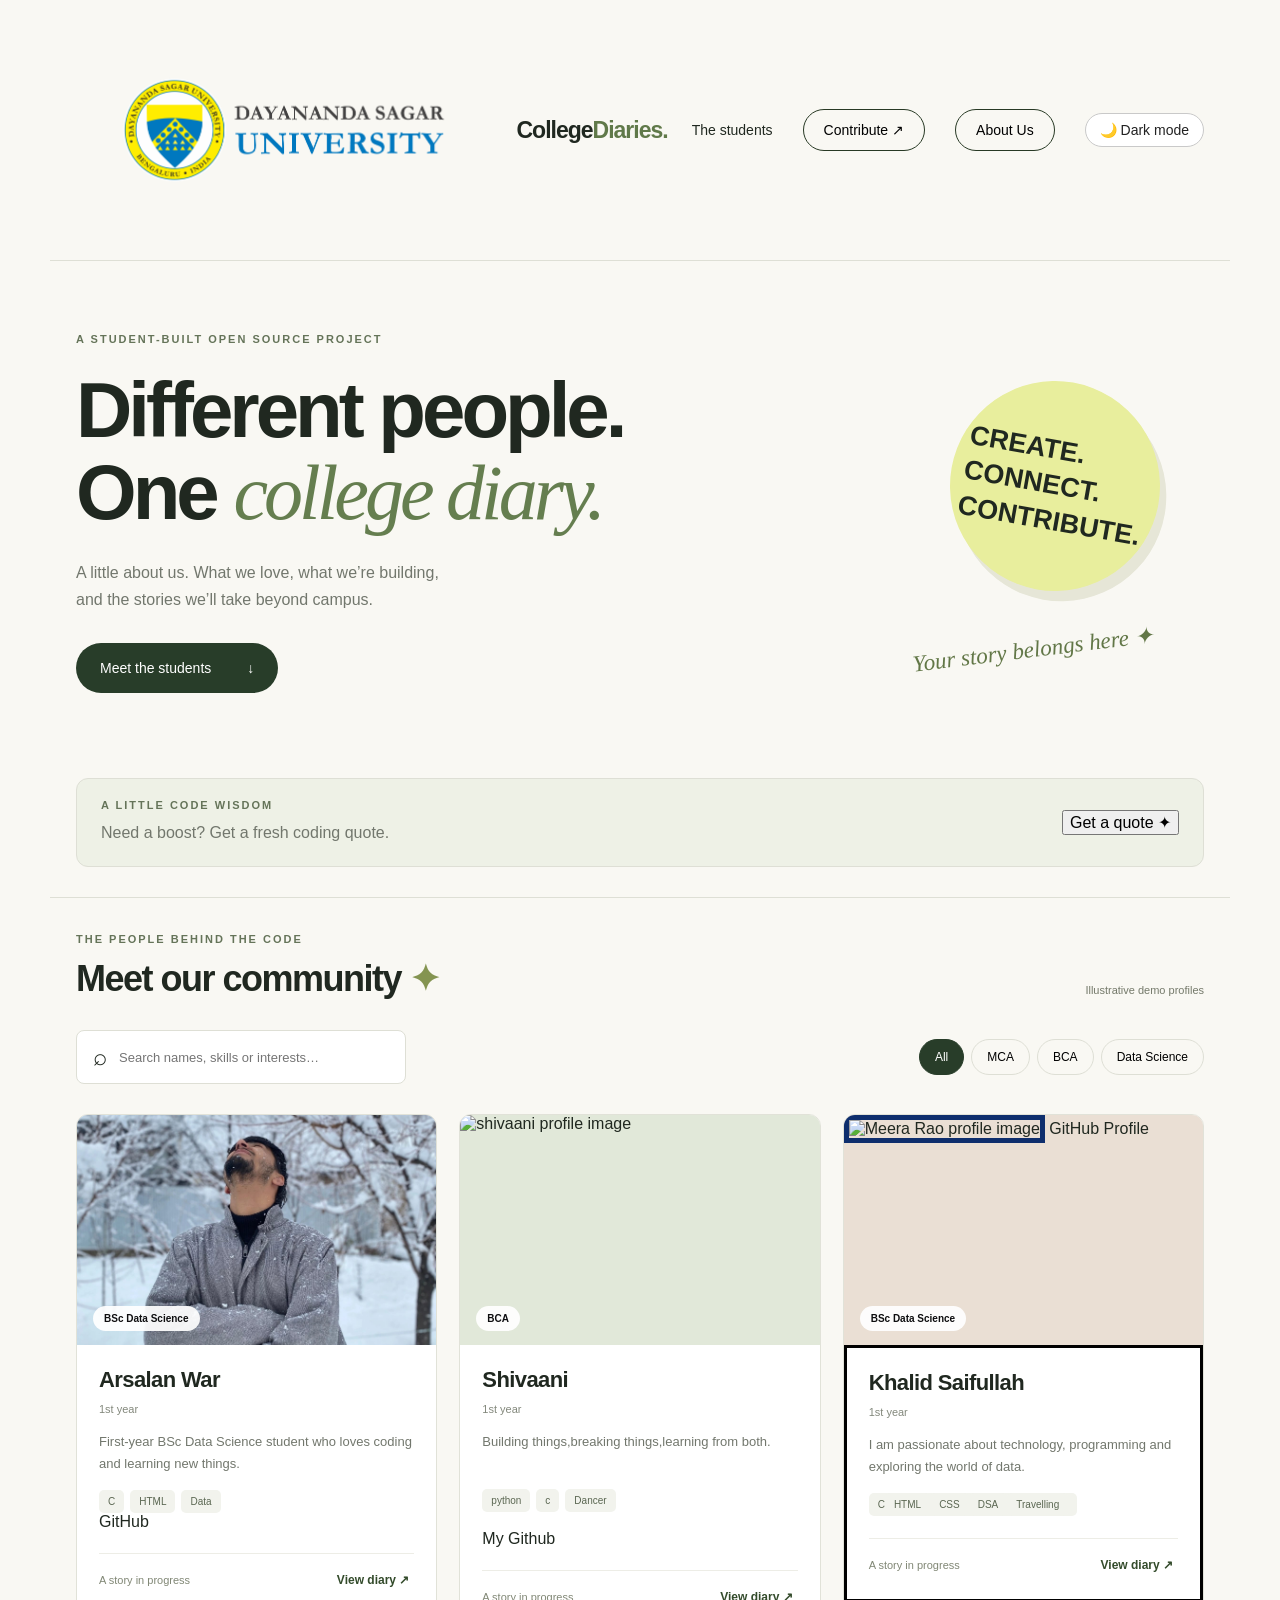
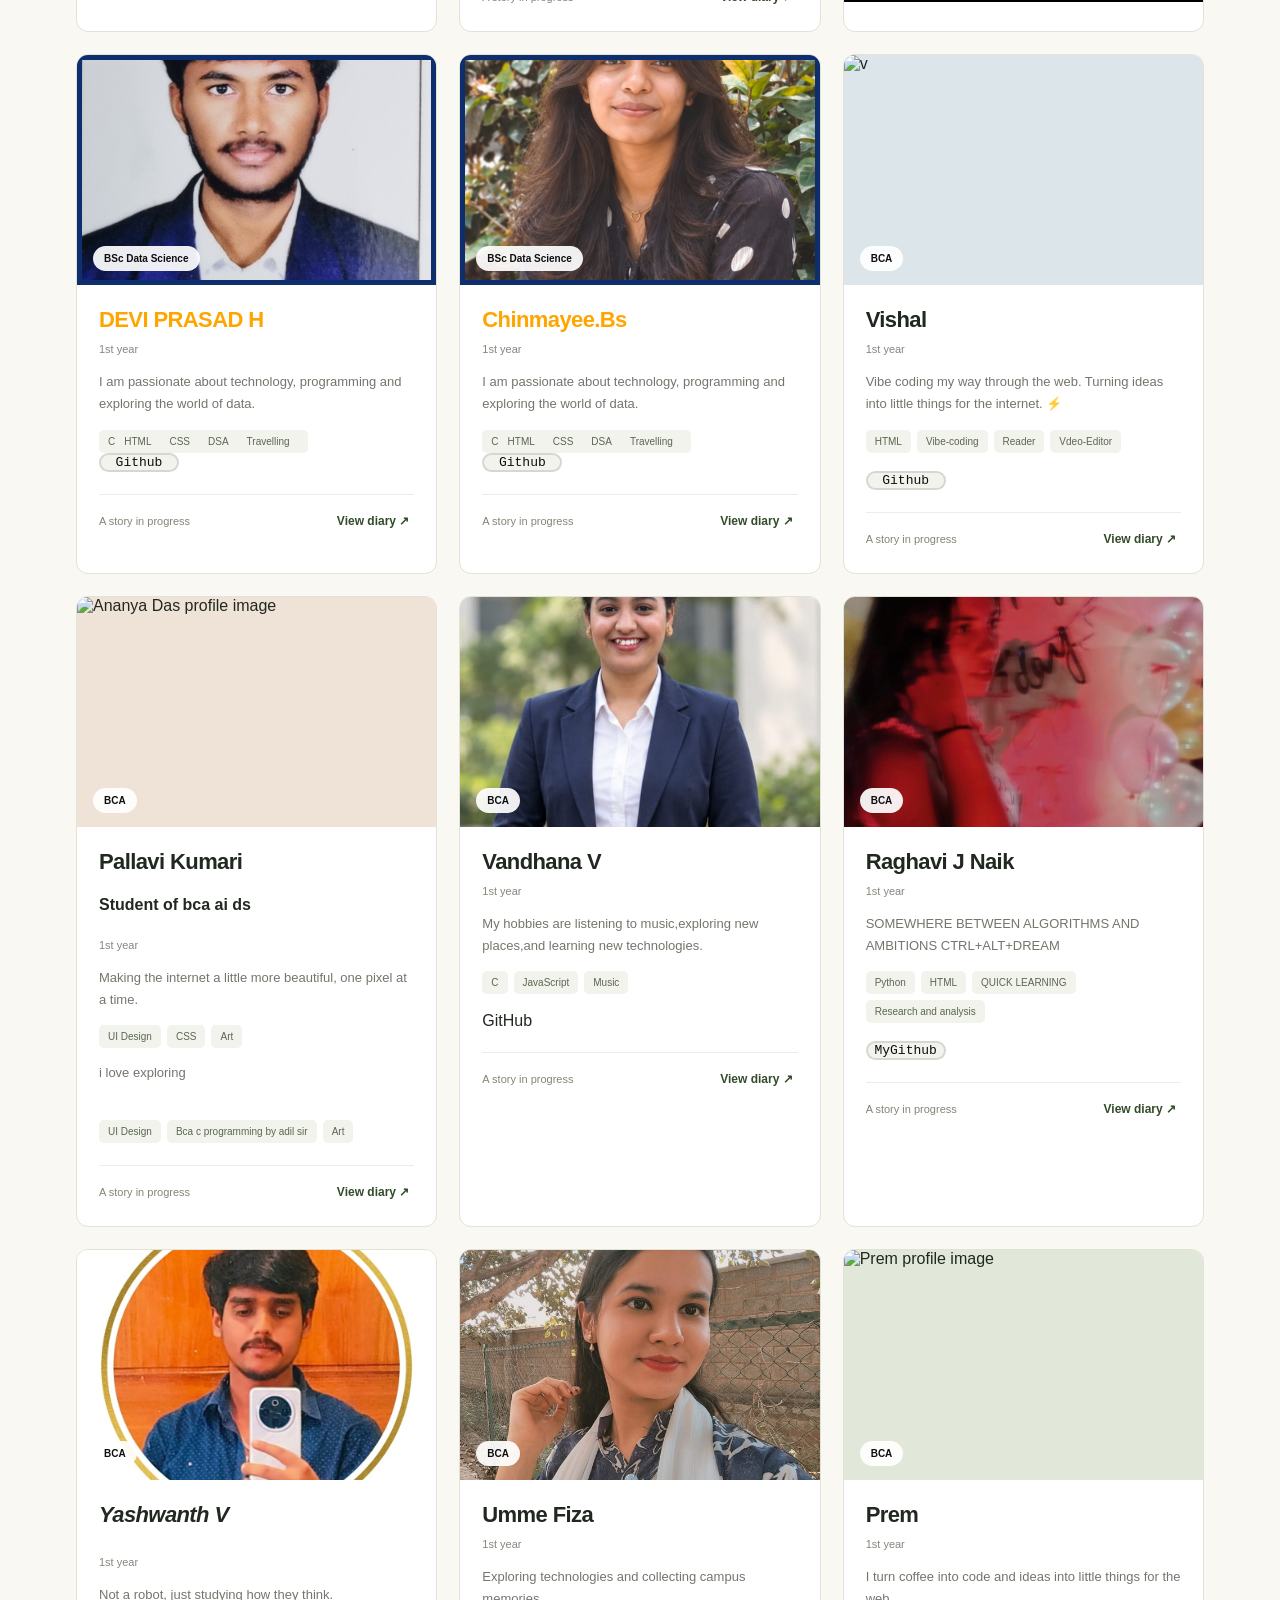
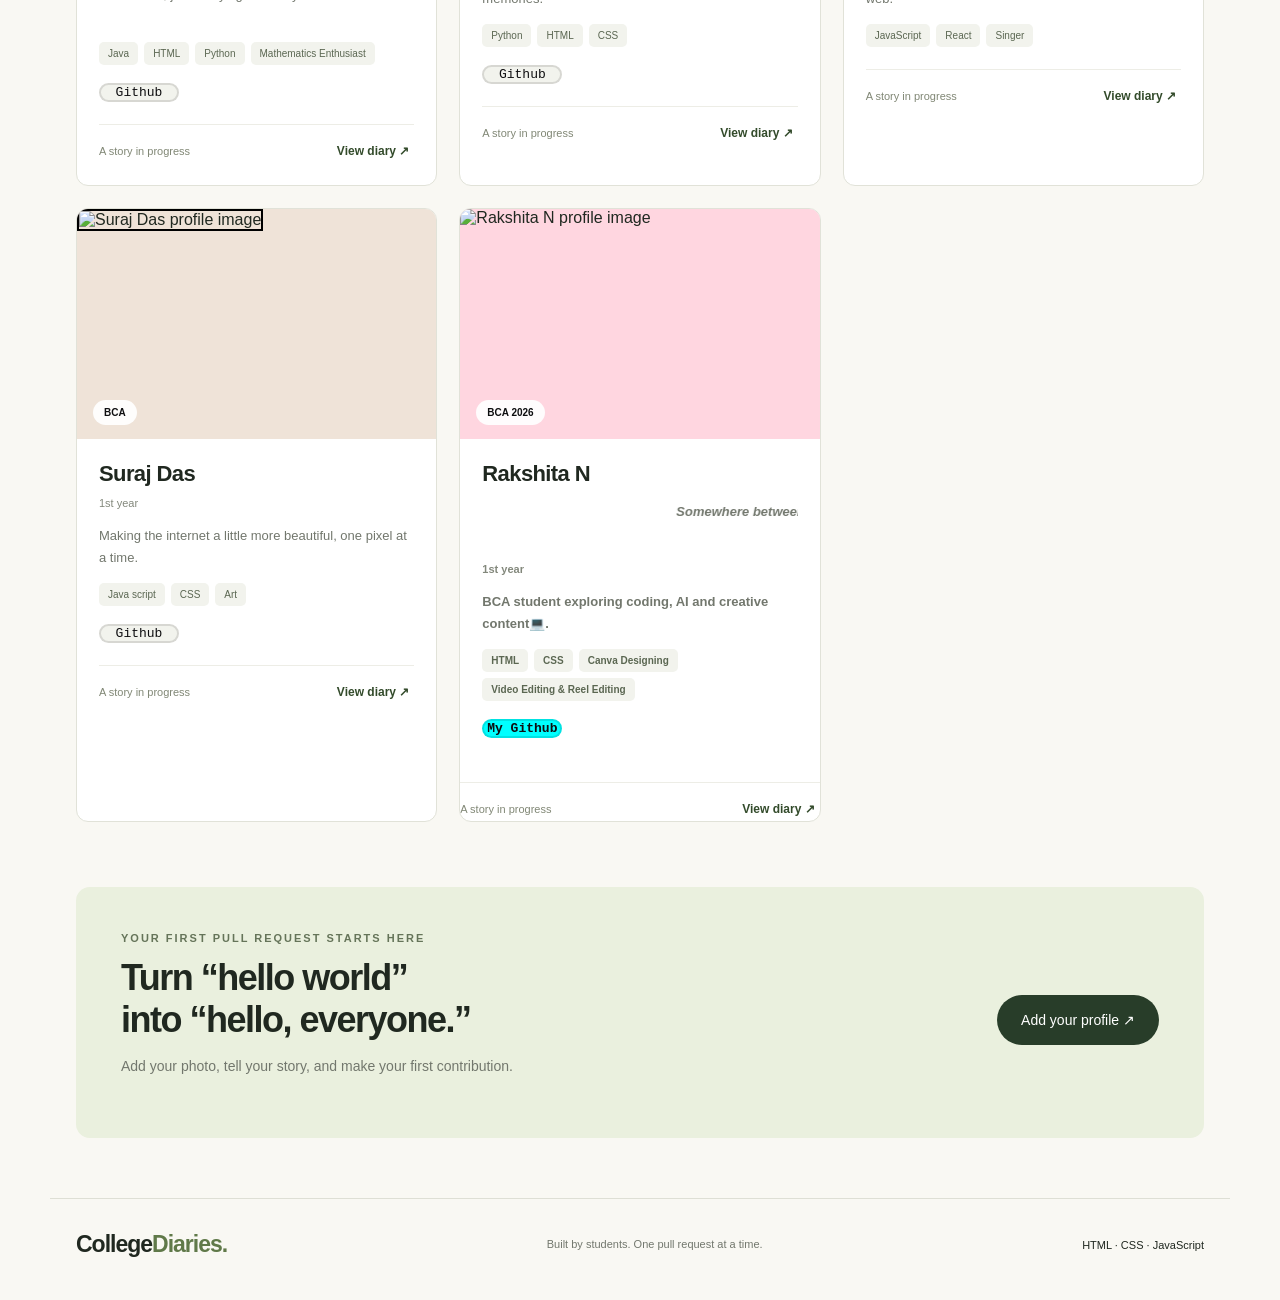
==== commit 87aa9360: "#90  I have added  a button that displays a new motivational or funny coding quote each time it is c" ====
--- a/index.html
+++ b/index.html
@@ -34,6 +34,13 @@
       <div class="scribble">Your story belongs here ✦</div>
       <div class="sticker">CREATE.<br>CONNECT.<br>CONTRIBUTE.</div>
     </section>
+    <section class="quote-section" aria-label="Coding quote">
+      <div>
+        <div class="eyebrow">A LITTLE CODE WISDOM</div>
+        <p id="coding-quote" aria-live="polite">Need a boost? Get a fresh coding quote.</p>
+      </div>
+      <button id="quote-button" type="button">Get a quote ✦</button>
+    </section>
     <section id="students">
       <div class="section-head">
         <div>
--- a/style.css
+++ b/style.css
@@ -2,56 +2,14 @@
     box-sizing: border-box
 }
 
-:root {
-    color-scheme: light;
-    --page-bg: #f9f8f3;
-    --text: #202820;
-    --muted: #72776d;
-    --border: #dedfd5;
-    --surface: #fff;
-    --surface-subtle: #f2f3ed;
-    --surface-accent: #eaf0de;
-    --accent: #607949;
-    --accent-strong: #283d29;
-    --action-text: #fff;
-    --accent-soft: #e8ee9d;
-    --accent-soft-shadow: #e6e6d7;
-    --card-border: #e1e2d8;
-    --divider: #ededE6;
-    --tag-text: #5b6752;
-    --secondary-text: #83887c;
-    --detail-text: #808775;
-}
-
-:root[data-theme="dark"] {
-    color-scheme: dark;
-    --page-bg: #171c18;
-    --text: #e7ece4;
-    --muted: #adb6aa;
-    --border: #39443a;
-    --surface: #222a23;
-    --surface-subtle: #303a31;
-    --surface-accent: #29372a;
-    --accent: #b1c994;
-    --accent-strong: #a7c58c;
-    --action-text: #171c18;
-    --accent-soft: #536044;
-    --accent-soft-shadow: #30382a;
-    --card-border: #39443a;
-    --divider: #39443a;
-    --tag-text: #cad7bd;
-    --secondary-text: #aeb8a9;
-    --detail-text: #aeb8a9;
-}
-
 html {
     scroll-behavior: smooth
 }
 
 body {
     margin: 0;
-    background: var(--page-bg);
-    color: var(--text);
+    background: #f9f8f3;
+    color: #202820;
     font-family: Arial, sans-serif
 }
 
@@ -86,7 +44,7 @@
     display: flex;
     justify-content: space-between;
     align-items: center;
-    border-bottom: 1px solid var(--border)
+    border-bottom: 1px solid #dedfd5
 }
 
 .brand {
@@ -96,7 +54,7 @@
 }
 
 .brand span {
-    color: var(--accent)
+    color: #607949
 }
 
 nav {
@@ -108,14 +66,9 @@
 
 nav button {
     background: none;
-    color: var(--text);
-    border: 1px solid var(--border);
+    border: 1px solid #283924;
     border-radius: 30px;
     padding: 12px 20px
-}
-
-.theme-toggle {
-    white-space: nowrap
 }
 
 .hero {
@@ -128,7 +81,7 @@
     font-size: 11px;
     font-weight: 700;
     letter-spacing: 2px;
-    color: var(--accent)
+    color: #657459
 }
 
 h1 {
@@ -141,11 +94,11 @@
 h1 em {
     font-family: Georgia, serif;
     font-weight: 400;
-    color: var(--accent)
+    color: #657e4f
 }
 
 p {
-    color: var(--muted);
+    color: #72776d;
     font-size: 16px;
     line-height: 1.7
 }
@@ -155,8 +108,8 @@
     gap: 36px;
     align-items: center;
     border: 0;
-    background: var(--accent-strong);
-    color: var(--action-text);
+    background: #283d29;
+    color: white;
     border-radius: 30px;
     padding: 17px 24px;
     font-size: 14px;
@@ -167,7 +120,7 @@
     position: absolute;
     right: 70px;
     top: 120px;
-    background: var(--accent-soft);
+    background: #e8ee9d;
     width: 210px;
     height: 210px;
     border-radius: 50%;
@@ -177,7 +130,7 @@
     font-size: 27px;
     line-height: 1.3;
     transform: rotate(10deg);
-    box-shadow: 8px 9px 0 var(--accent-soft-shadow)
+    box-shadow: 8px 9px 0 #e6e6d7
 }
 
 .scribble {
@@ -185,13 +138,38 @@
     right: 76px;
     top: 375px;
     font: italic 23px Georgia;
-    color: var(--accent);
+    color: #627747;
     transform: rotate(-7deg)
+}
+
+.quote-section {
+    margin: 0 26px 30px;
+    padding: 20px 24px;
+    display: flex;
+    align-items: center;
+    justify-content: space-between;
+    gap: 20px;
+    background: #eef1e6;
+    border: 1px solid #dedfd5;
+    border-radius: 12px
+}
+
+.quote-section p {
+    margin: 8px 0 0
+}
+
+.quote-button {
+    flex: 0 0 auto;
+    border: 1px solid #283924;
+    border-radius: 30px;
+    padding: 12px 18px;
+    background: #283d29;
+    color: white
 }
 
 #students {
     padding: 35px 26px 65px;
-    border-top: 1px solid var(--border)
+    border-top: 1px solid #dedfd5
 }
 
 .section-head {
@@ -207,12 +185,12 @@
 }
 
 h2 span {
-    color: var(--accent)
+    color: #849451
 }
 
 .demo {
     font-size: 11px;
-    color: var(--muted);
+    color: #74796a;
     margin-bottom: 27px
 }
 
@@ -227,8 +205,8 @@
     display: flex;
     gap: 10px;
     align-items: center;
-    background: var(--surface);
-    border: 1px solid var(--border);
+    background: white;
+    border: 1px solid #dedfd5;
     border-radius: 8px;
     padding: 12px 16px;
     min-width: 330px
@@ -255,16 +233,16 @@
 
 #filters button {
     background: none;
-    border: 1px solid var(--border);
+    border: 1px solid #dedfd5;
     border-radius: 25px;
     padding: 10px 15px;
     font-size: 12px
 }
 
 #filters .active {
-    background: var(--accent-strong);
-    color: var(--action-text);
-    border-color: var(--accent-strong)
+    background: #283d29;
+    color: white;
+    border-color: #283d29
 }
 
 .grid {
@@ -274,8 +252,8 @@
 }
 
 .card {
-    background: var(--surface);
-    border: 1px solid var(--card-border);
+    background: #fff;
+    border: 1px solid #e1e2d8;
     border-radius: 12px;
     overflow: hidden;
     transition: transform .2s
@@ -302,8 +280,7 @@
     position: absolute;
     bottom: 14px;
     left: 16px;
-    background: var(--surface);
-    color: var(--text);
+    background: #ffffffeb;
     padding: 7px 11px;
     border-radius: 20px;
     font-size: 10px;
@@ -326,7 +303,7 @@
 
 .year {
     font-size: 11px;
-    color: var(--secondary-text)
+    color: #83887c
 }
 
 .card p {
@@ -343,27 +320,27 @@
 
 .tags span {
     font-size: 10px;
-    background: var(--surface-subtle);
+    background: #f2f3ed;
     border-radius: 5px;
     padding: 6px 9px;
-    color: var(--tag-text)
+    color: #5b6752
 }
 
 .card-bottom {
     margin-top: 22px;
-    border-top: 1px solid var(--divider);
+    border-top: 1px solid #ededE6;
     padding-top: 14px;
     display: flex;
     justify-content: space-between;
     align-items: center;
     font-size: 11px;
-    color: var(--detail-text)
+    color: #808775
 }
 
 .view {
     border: 0;
     background: none;
-    color: var(--accent-strong);
+    color: #334b2b;
     font-weight: 700;
     font-size: 12px;
     padding: 5px
@@ -371,7 +348,7 @@
 
 .contribute {
     margin: 0 26px 60px;
-    background: var(--surface-accent);
+    background: #eaf0de;
     border-radius: 14px;
     padding: 45px;
     display: flex;
@@ -389,7 +366,7 @@
 
 footer {
     padding: 25px 26px 35px;
-    border-top: 1px solid var(--border);
+    border-top: 1px solid #dedfd5;
     display: flex;
     align-items: center;
     justify-content: space-between
@@ -401,9 +378,7 @@
 }
 
 dialog {
-    border: 1px solid var(--border);
-    background: var(--surface);
-    color: var(--text);
+    border: 1px solid #dedfd5;
     border-radius: 16px;
     padding: 35px;
     max-width: 620px;
@@ -418,7 +393,7 @@
 .close {
     float: right;
     border: 0;
-    background: var(--surface-subtle);
+    background: #f0f2e8;
     border-radius: 50%;
     width: 30px;
     height: 30px;
@@ -513,12 +488,7 @@
     }
 
     nav {
-        gap: 8px
-    }
-
-    nav button {
-        padding: 9px 10px;
-        font-size: 12px
+        gap: 15px
     }
 
     nav>a {
@@ -531,6 +501,13 @@
 
     .hero {
         padding: 45px 20px 55px
+    }
+
+    .quote-section {
+        margin: 0 20px 25px;
+        padding: 18px;
+        align-items: flex-start;
+        flex-direction: column
     }
 
     .hero h1 {
@@ -587,7 +564,7 @@
 }
 .github{
     border: 2px solid rgba(0, 0, 0, 0.112);
-    background-color: var(--surface-subtle);
+    background-color:#f2f3ed;
     border-radius: 10px;
     width: 80px;
     display: flex;
@@ -599,3 +576,14 @@
   box-shadow: 0 14px 30px rgba(0, 0, 0, 0.25);
   z-index: 2;
 }
+
+/* body {
+  background-color: #ffffff;
+  color: #222222;
+  transition: background-color 0.3s, color 0.3s;
+}
+
+body.dark-mode {
+  background-color: #121212;
+  color: #eeeeee;
+} */
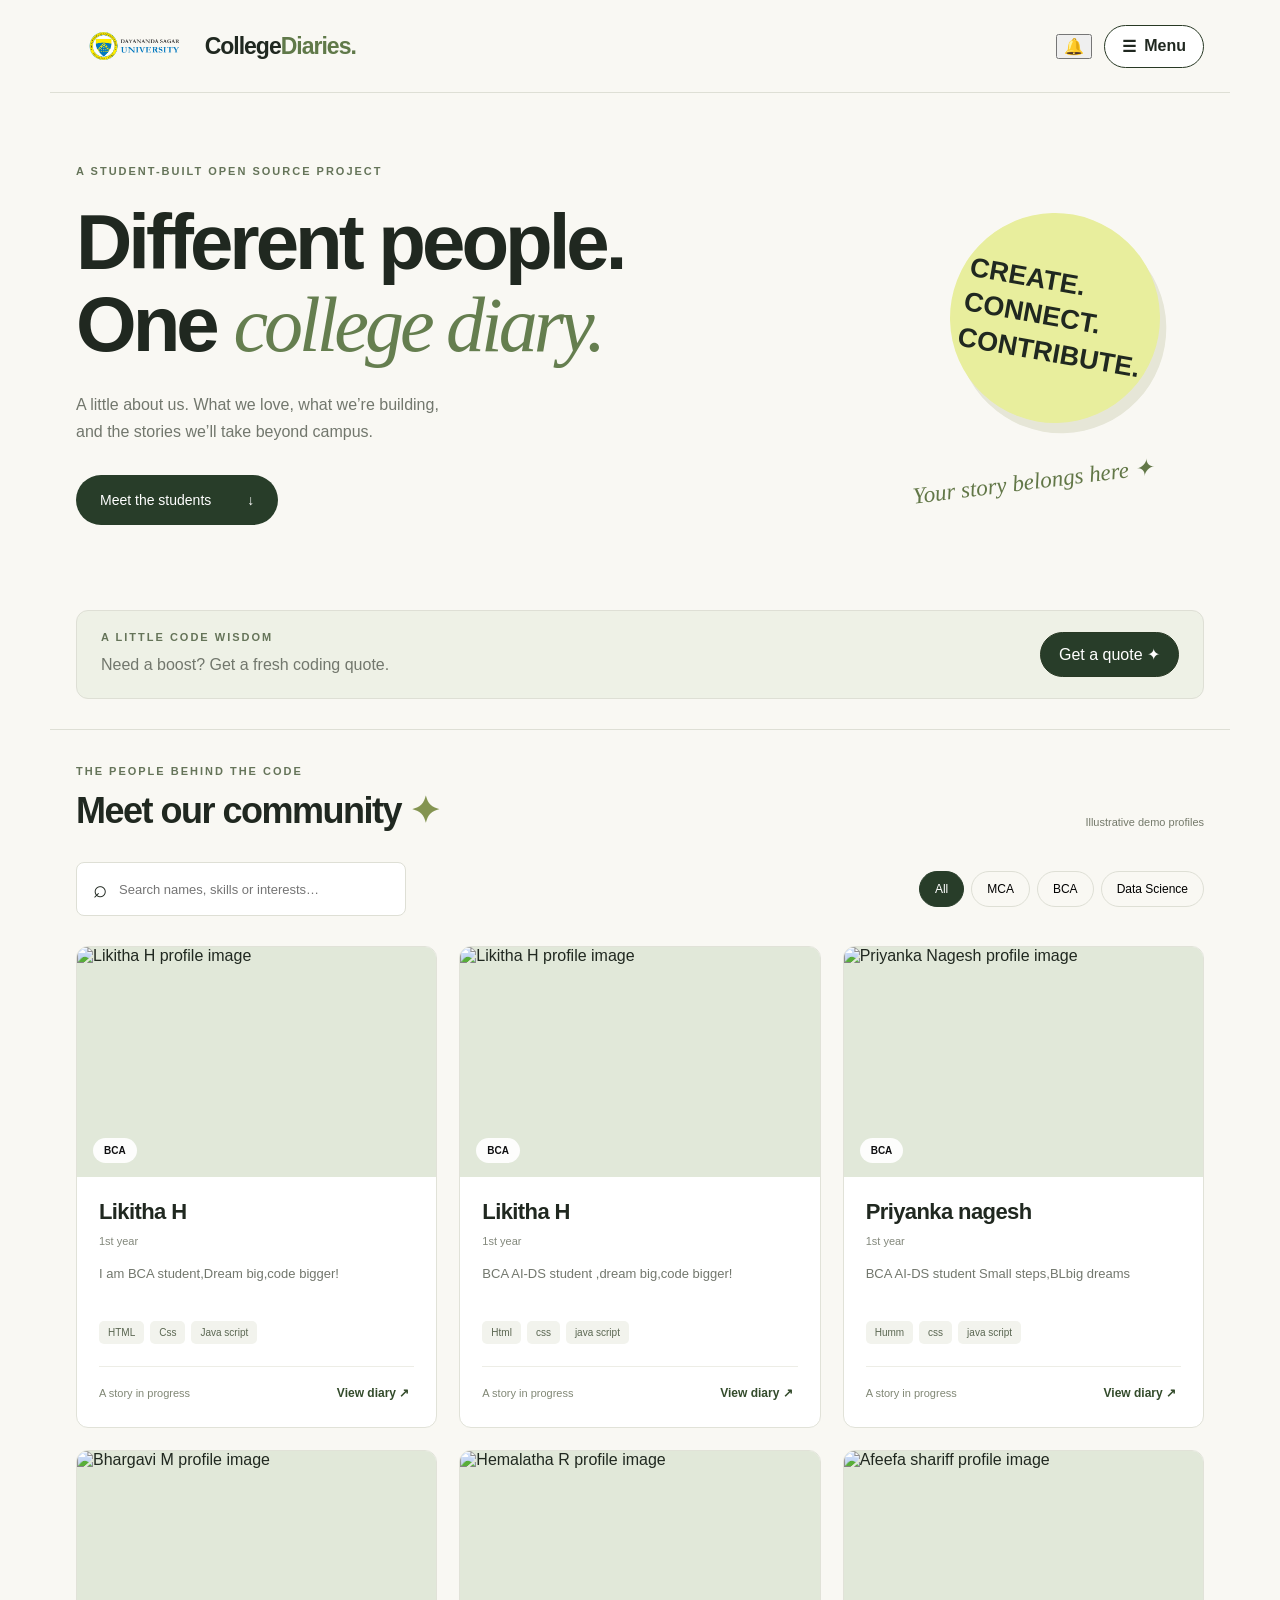
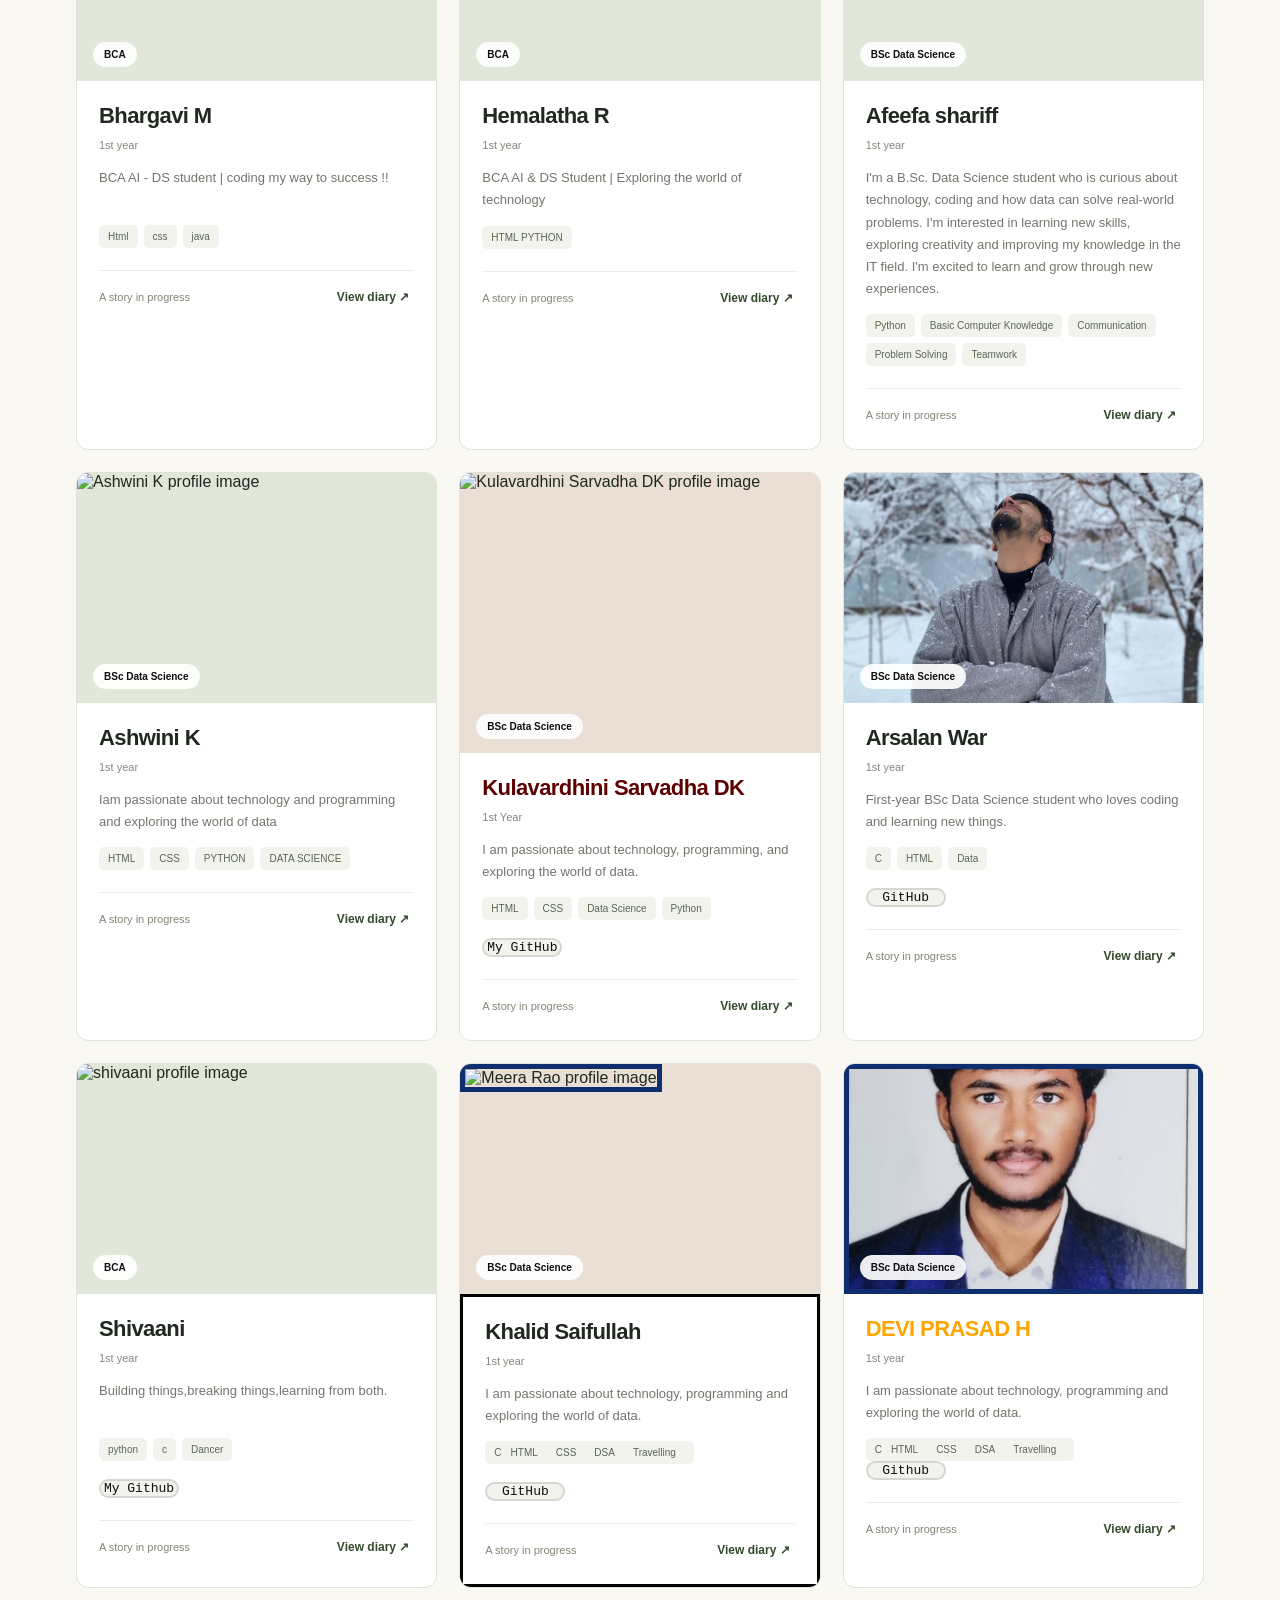
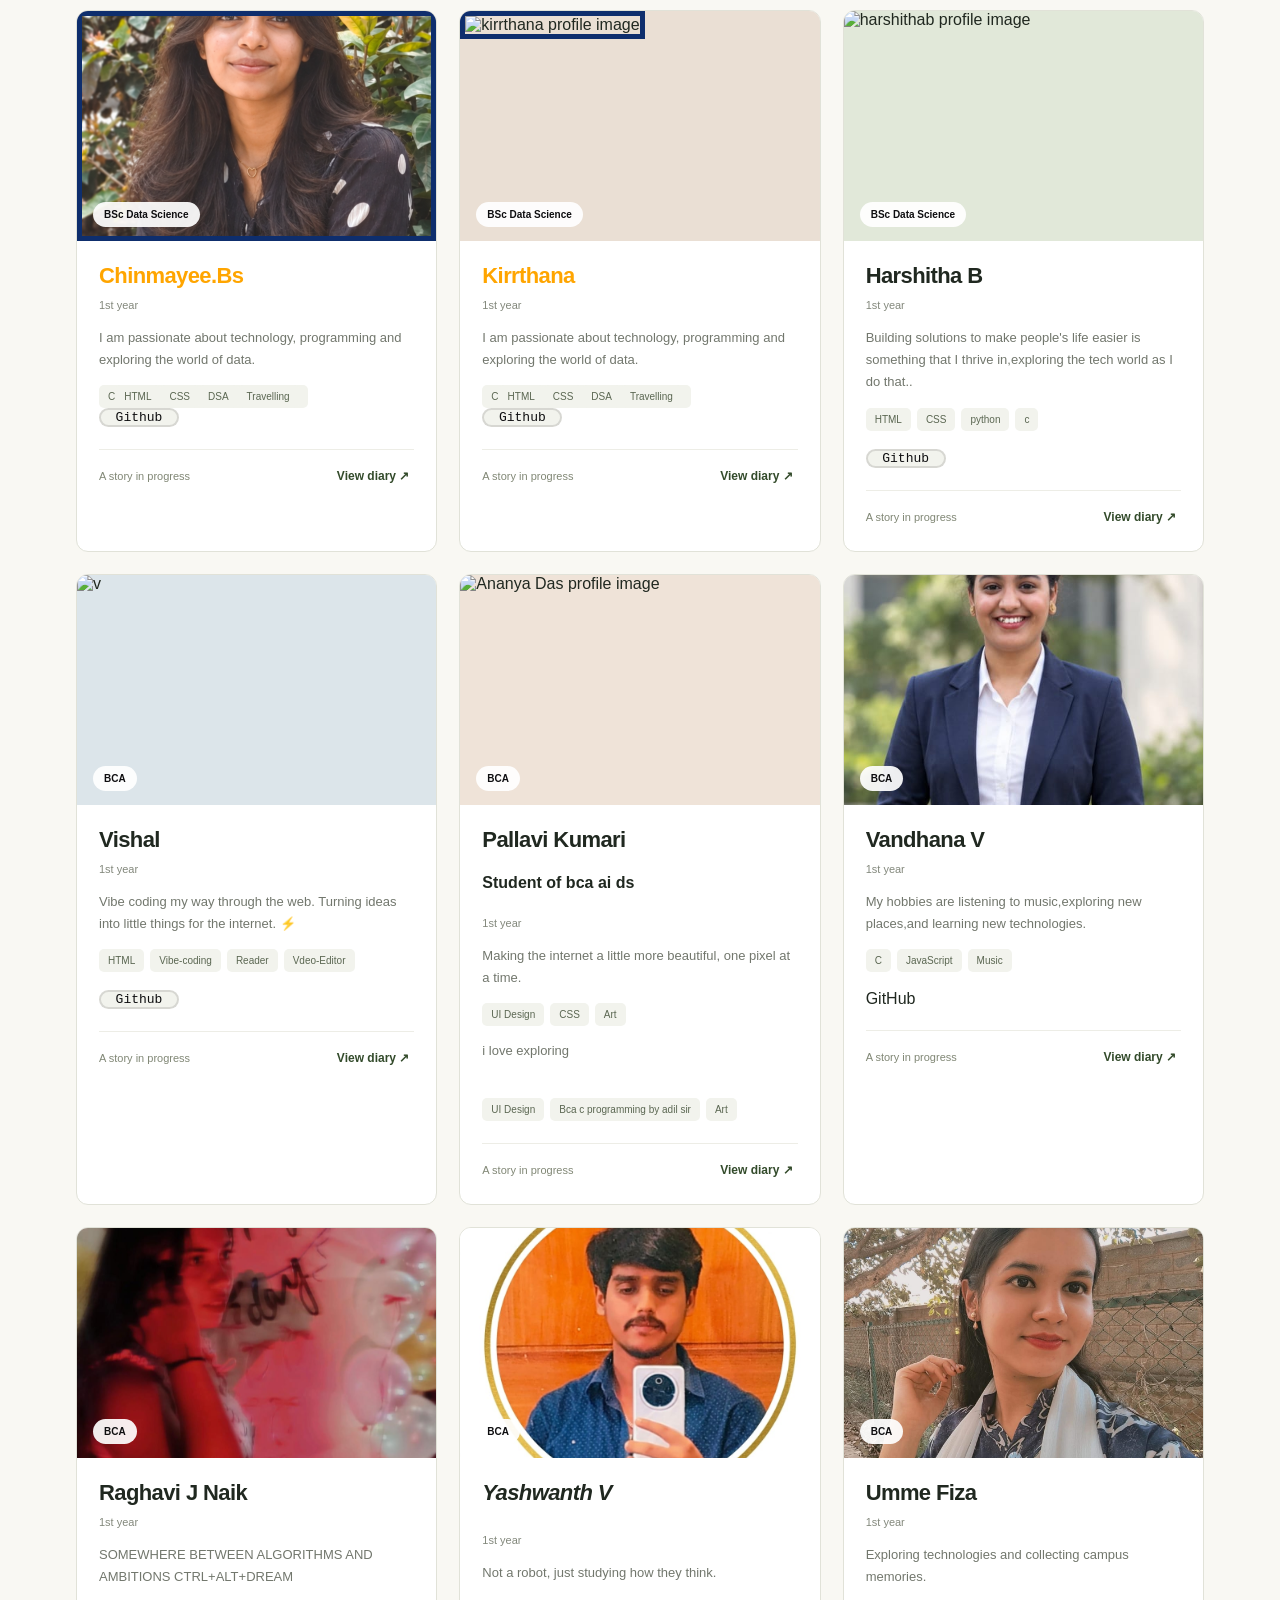
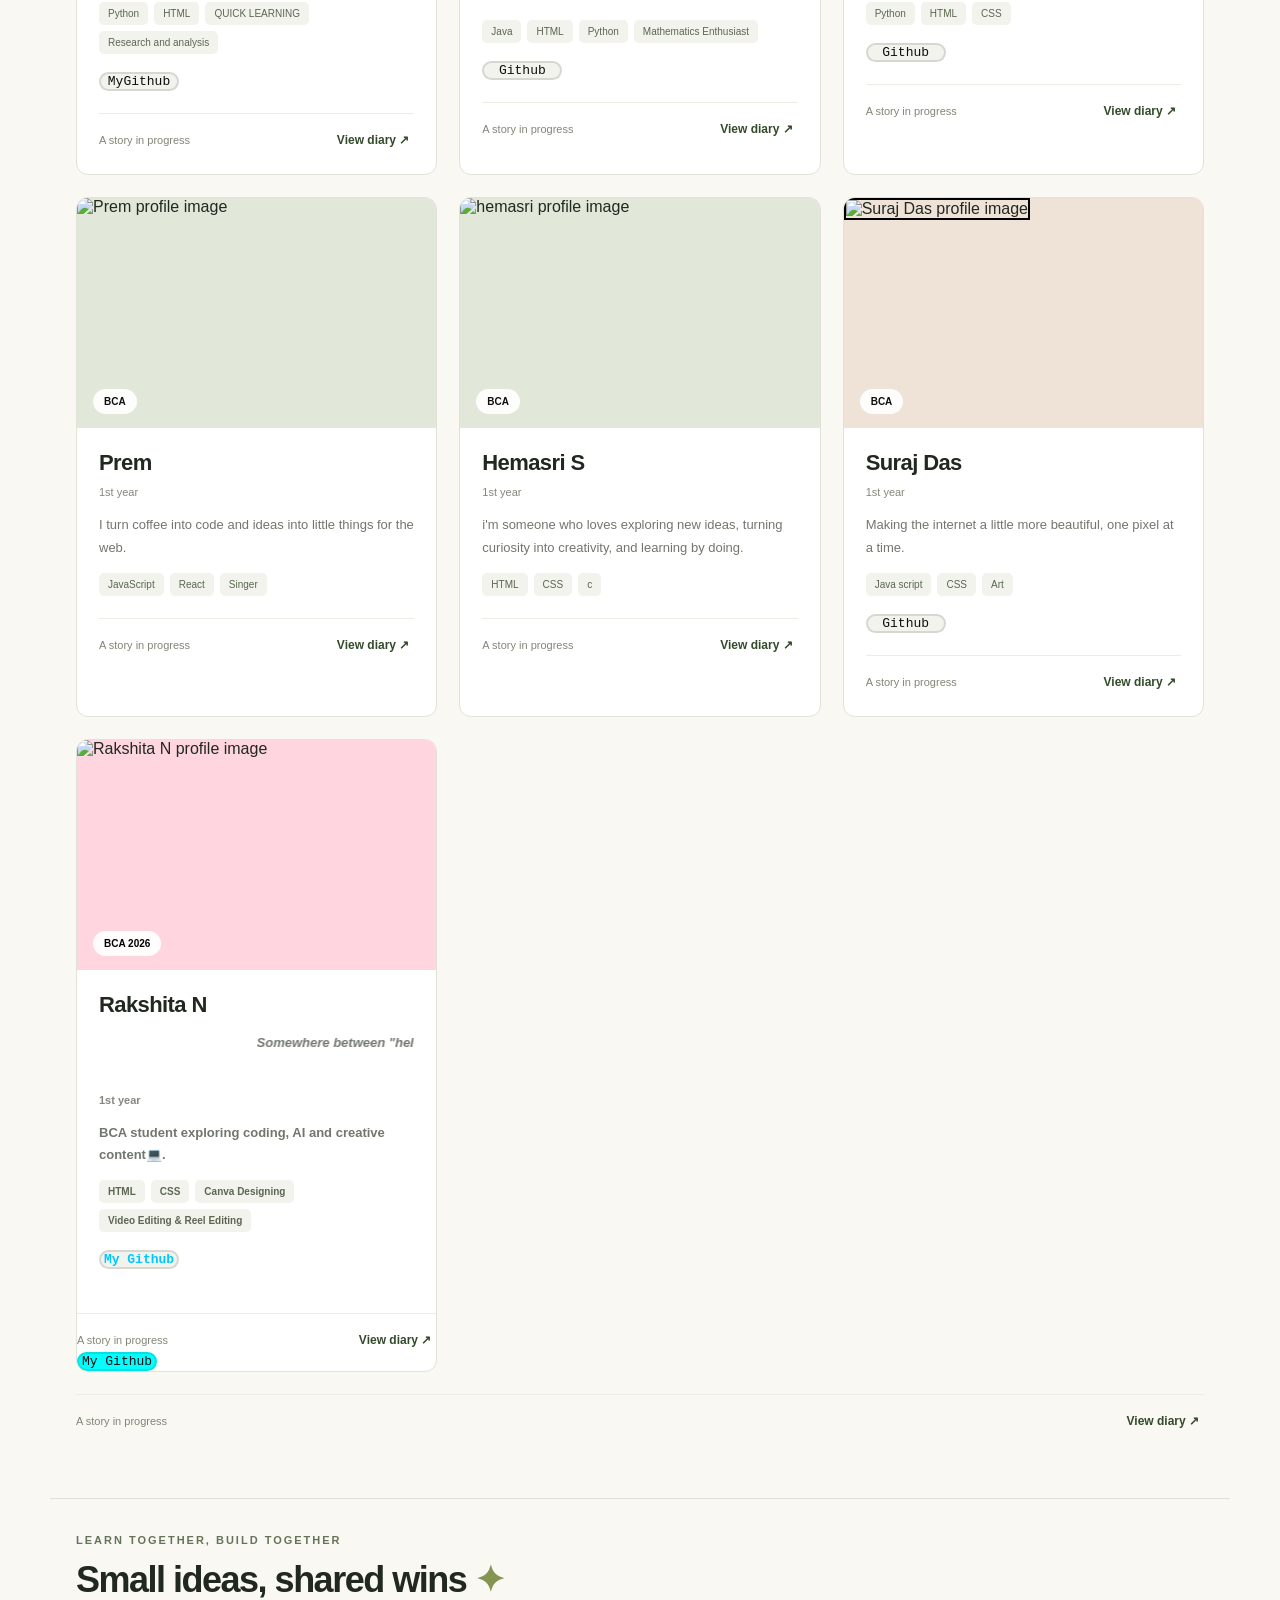
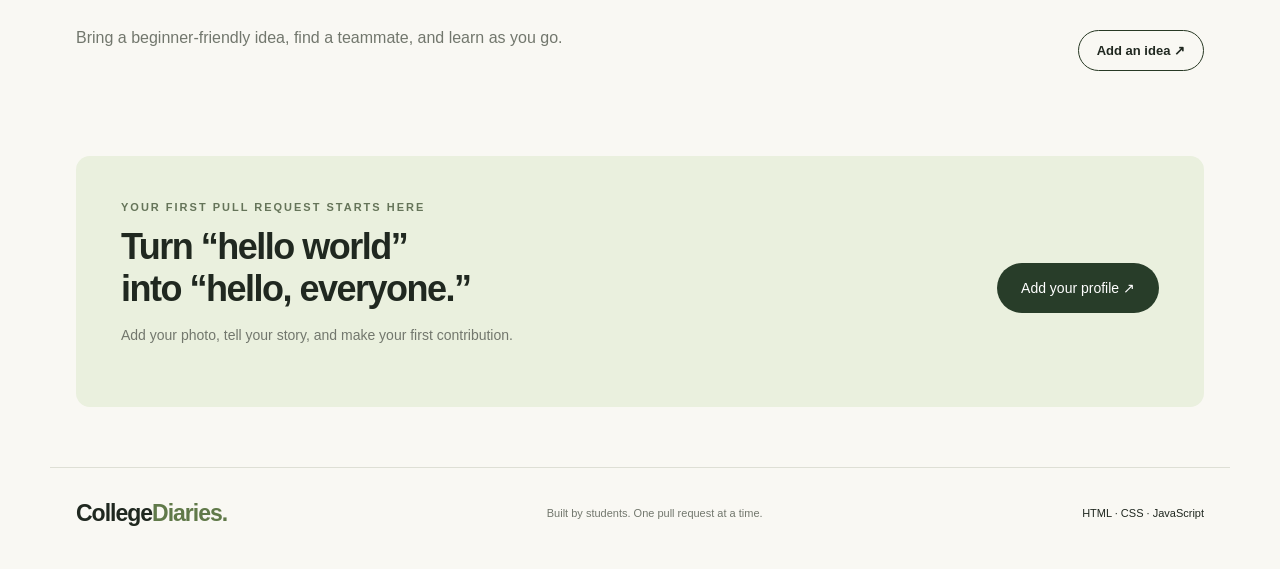
==== commit 313047b8: "#143 I have  Added  a Student Skill Exchange Feature" ====
--- a/index.html
+++ b/index.html
@@ -8,28 +8,68 @@
   <meta name="description" content="A student-built collection of profiles, passions and campus stories.">
   <link rel="stylesheet" href="style.css">
   <link rel="stylesheet" href="dark.css">
+  <link rel="stylesheet" href="contributions.css">
 
 </head>
 
 <body>
   <header>
-    <img src="images/DSU logo.PNG" alt="DSU logo" height="200px" >
-    <a class="brand" href="#">College<span>Diaries.</span></a>
-    <nav>
-      <a href="#students">The students</a>
-      <button id="guide">Contribute ↗</button>
-      <button onclick="location.href='about.html'">About Us</button>
-      <button id="theme-toggle" type="button" aria-pressed="false">
-  Dark mode
-</button>
-    </nav>
+    <a class="brand-lockup" href="#home">
+      <img src="images/DSU logo.PNG" alt="DSU logo">
+      <span class="brand">College<span>Diaries.</span></span>
+    </a>
+    <div class="header-actions">
+      <div class="contribution-widget">
+        <button
+          id="contributionBell"
+          class="contribution-bell"
+          aria-label="View contributions"
+          aria-expanded="false"
+          aria-controls="contributionPanel">
+          🔔
+          <span id="notificationCount" class="notification-count" hidden>0</span>
+        </button>
+        <div id="contributionPanel" class="contribution-panel" hidden>
+          <div class="contribution-header">
+            <h3>Recent Contributions</h3>
+            <button id="closeContributions" class="close-contributions" aria-label="Close">&times;</button>
+          </div>
+          <ul id="contributionList" class="contribution-list">
+            <li>Loading contributions...</li>
+          </ul>
+          <a class="contribution-footer" href="https://github.com/mohdadil1/College-Diaries"
+            target="_blank" rel="noopener noreferrer">View all contributions →</a>
+        </div>
+      </div>
+      <nav class="site-menu" aria-label="Main navigation">
+        <button id="menu-toggle" class="menu-toggle" type="button" aria-expanded="false"
+          aria-controls="site-menu-panel">
+          <span aria-hidden="true">☰</span> Menu
+        </button>
+        <div id="site-menu-panel" class="site-menu__dropdown" hidden>
+          <a href="#home">Home</a>
+          <a href="#students">Students</a>
+          <a href="skill-exchange.html">Skill Exchange</a>
+          <a href="#contribute">Contribution Guide</a>
+          <hr>
+          <a href="#projects">Project ideas</a>
+          <a href="quiz.html" target="_blank" rel="noopener noreferrer">C quiz</a>
+          <a href="classmate-game.html">Guess a classmate</a>
+          <a href="space-fight.html">Space-Fight</a>
+          <a href="profile-builder.html">Build a profile</a>
+          <a href="about.html">About Us</a>
+          <button id="theme-toggle" type="button" aria-pressed="false">Dark mode</button>
+        </div>
+      </nav>
+    </div>
   </header>
   <main>
-    <section class="hero">
+    <section id="home" class="hero">
       <div class="eyebrow">A STUDENT-BUILT OPEN SOURCE PROJECT</div>
       <h1>Different people.<br>One <em>college diary.</em></h1>
       <p>A little about us. What we love, what we’re building,<br class="desktop"> and the stories we’ll take beyond
         campus.</p>
+        <label class="theme-switch">
       <a class="primary" href="#students">Meet the students <span>↓</span></a>
       <div class="scribble">Your story belongs here ✦</div>
       <div class="sticker">CREATE.<br>CONNECT.<br>CONTRIBUTE.</div>
@@ -63,6 +103,169 @@
         </div>
       </div>
       <div id="grid" class="grid">
+        <article class="card" data-course="BCA">
+          <div class="portrait" style="--tint: #e1e8d9">
+            <img src="images/likitha-h-0guc.jpg" alt="Likitha H profile image">
+            <span class="course">BCA</span>
+          </div>
+          <div class="card-body">
+            <h3>Likitha H</h3>
+            <span class="year">1st year</span>
+            <p>I am BCA student,Dream big,code bigger!</p>
+            <div class="tags">
+              <span>HTML</span>
+              <span>Css</span>
+              <span>Java script</span>
+            </div>
+            <p class="story" hidden>Hey there! 👋 I&#39;m a BCA student by day and a professional overthinker by night! 😂 My life is a mix of coding errors, college fun, crazy friends, endless laughter and unforgettable memories. I love music, having fun and trying new things. Sometimes I understand programming, sometimes programming understands me! 🤣 Just a simple person with big dreams, a happy heart and a little bit of craziness. 💻✨❤️</p>
+            <div class="card-bottom"><span>A story in progress</span><button class="view" type="button">View diary ↗</button></div>
+          </div>
+        </article>
+        <article class="card" data-course="BCA">
+          <div class="portrait" style="--tint: #e1e8d9">
+            <img src="images/likitha-h.jpg" alt="Likitha H profile image">
+            <span class="course">BCA</span>
+          </div>
+          <div class="card-body">
+            <h3>Likitha H</h3>
+            <span class="year">1st year</span>
+            <p>BCA AI-DS student ,dream big,code bigger!</p>
+            <div class="tags">
+              <span>Html</span>
+              <span>css</span>
+              <span>java script</span>
+            </div>
+            <p class="story" hidden>BCA AI-DS student ,dream big,code bigger!</p>
+            <div class="card-bottom"><span>A story in progress</span><button class="view" type="button">View diary ↗</button></div>
+          </div>
+        </article>
+        <article class="card" data-course="BCA">
+          <div class="portrait" style="--tint: #e1e8d9">
+            <img src="images/priyanka-nagesh.jpg" alt="Priyanka Nagesh profile image">
+            <span class="course">BCA</span>
+          </div>
+          <div class="card-body">
+            <h3>Priyanka nagesh</h3>
+            <span class="year">1st year</span>
+            <p>BCA AI-DS student Small steps,BLbig dreams</p>
+            <div class="tags">
+              <span>Humm</span>
+              <span>css</span>
+              <span>java script</span>
+            </div>
+            <p class="story" hidden>BCA AI-DS student Small steps,BLbig dreams</p>
+            <div class="card-bottom"><span>A story in progress</span><button class="view" type="button">View diary ↗</button></div>
+          </div>
+        </article>
+        <article class="card" data-course="BCA">
+          <div class="portrait" style="--tint: #e1e8d9">
+            <img src="images/bhargavi-m.jpg" alt="Bhargavi M profile image">
+            <span class="course">BCA</span>
+          </div>
+          <div class="card-body">
+            <h3>Bhargavi M</h3>
+            <span class="year">1st year</span>
+            <p>BCA AI - DS student | coding my way to success !!</p>
+            <div class="tags">
+              <span>Html</span>
+              <span>css</span>
+              <span>java</span>
+            </div>
+            <p class="story" hidden>Hey there! 👋 I&#39;m a BCA student by day and a professional overthinker by night! 😂 My life is a mix of coding errors, college fun, crazy friends, endless laughter and unforgettable memories. I love music, having fun and trying new things. Sometimes I understand programming, sometimes programming understands me! 🤣 Just a simple person with big dreams, a happy heart and a little bit of craziness. 💻✨❤️</p>
+            <div class="card-bottom"><span>A story in progress</span><button class="view" type="button">View diary ↗</button></div>
+          </div>
+        </article>
+        <article class="card" data-course="BCA">
+          <div class="portrait" style="--tint: #e1e8d9">
+            <img src="images/hemalatha-r.jpg" alt="Hemalatha R profile image">
+            <span class="course">BCA</span>
+          </div>
+          <div class="card-body">
+            <h3>Hemalatha R</h3>
+            <span class="year">1st year</span>
+            <p>BCA AI &amp; DS Student | Exploring the world of technology</p>
+            <div class="tags">
+              <span>HTML PYTHON</span>
+            </div>
+            <p class="story" hidden>Learning about AI</p>
+            <div class="card-bottom"><span>A story in progress</span><button class="view" type="button">View diary ↗</button></div>
+          </div>
+        </article>
+
+        <article class="card" data-course="BSc Data Science">
+          <div class="portrait" style="--tint: #e1e8d9">
+            <img src="images/afeefa-shariff.jpg" alt="Afeefa shariff profile image">
+            <span class="course">BSc Data Science</span>
+          </div>
+          <div class="card-body">
+            <h3>Afeefa shariff</h3>
+            <span class="year">1st year</span>
+            <p>I&#39;m a B.Sc. Data Science student who is curious about technology, coding and how data can solve real-world problems. I&#39;m interested in learning new skills, exploring creativity and improving my knowledge in the IT field. I&#39;m excited to learn and grow through new experiences.</p>
+            <div class="tags">
+              <span>Python</span>
+              <span>Basic Computer Knowledge</span>
+              <span>Communication</span>
+              <span>Problem Solving</span>
+              <span>Teamwork</span>
+            </div>
+            <p class="story" hidden>My journey as a B.Sc. Data Science student is just beginning. I love exploring new things, learning about technology and discovering my interests. My goal is to improve my coding skills, gain practical knowledge and build a successful career in the IT industry. I believe every small step is part of a bigger dream. ✨</p>
+            <div class="card-bottom"><span>A story in progress</span><button class="view" type="button">View diary ↗</button></div>
+          </div>
+        </article>
+        <article class="card" data-course="BSc Data Science">
+          <div class="portrait" style="--tint: #e1e8d9">
+            <img src="images/ashwini-k.jpg" alt="Ashwini K profile image">
+            <span class="course">BSc Data Science</span>
+          </div>
+          <div class="card-body">
+            <h3>Ashwini K</h3>
+            <span class="year">1st year</span>
+            <p>Iam passionate about technology and programming and exploring the world of data</p>
+            <div class="tags">
+              <span>HTML</span>
+              <span>CSS</span>
+              <span>PYTHON</span>
+              <span>DATA SCIENCE</span>
+            </div>
+            <p class="story" hidden>My name is ASHWINI .K I am a first-year B.Sc. Data Science student at Dayananda Sagar University. I am interested in technology and programming. I am currently learning C programming, HTML and CSS to improve my technical skills. In my free time, I enjoy COOKING and travelling. My goal is to become a Data Scientist and use technology to solve real-world problems .</p>
+            <div class="card-bottom"><span>A story in progress</span><button class="view" type="button">View diary ↗</button></div>
+          </div>
+        </article>
+       
+       <article class="card" data-course="BSc Data Science">
+         <div class="portrait" style="--tint: #eadfd4; height:280px;overflow:hidden;">
+           <img src="images/kulavardhini-sarvadha.jpeg" alt="Kulavardhini Sarvadha DK profile image" style="display: block;
+               width:100%; height: 100%;object-fit: cover;object-position: center top;" loading="lazy">
+            <span class="course">BSc Data Science</span>
+         </div>
+  
+         <div class="card-body">
+           <h3 style="color:#5e0000;font-weight:bold;">Kulavardhini Sarvadha DK</h3>
+           <span class="year">1st Year</span>
+           <p>I am passionate about technology, programming, and exploring the world of data.</p>
+    
+           <div class="tags">
+             <span>HTML</span>
+             <span>CSS</span>
+             <span>Data Science</span>
+             <span>Python</span>
+           </div>
+           <br> <div class="github"><a href="https://github.com/kulavardhini-sarvadha">My GitHub</a></div>
+
+           <p class="story" hidden>
+             My name is KULAVARDHINI SARVADHA DK. I am a first-year B.Sc.Data Science student at Dayananda Sagar 
+             University. I am very interested in technology and programming, and I am currently learning C 
+             programming, HTML, and CSS to improve my technical skills.My ultimate career goal is to become a 
+             successful Data Scientist and use modern technology to solve real-world problems.In my free time, 
+             I really enjoy learning new things. My personal hobbies include cooking, travelling, painting, 
+             and planting .
+           </p>
+           <div class="card-bottom">
+           <span class="status">A story in progress</span>
+           <button class="view">View diary ↗</button></div>
+           </div>
+       </article>
+        
         <article class="card" data-course="BSc Data Science">
           <div class="portrait" style="--tint: #e1e8d9">
             <img src="images/arsalan-war.jpeg" alt="Arsalan War profile image">
@@ -73,7 +276,7 @@
             <span class="year">1st year</span>
             <p>First-year BSc Data Science student who loves coding and learning new things.</p>
             <div class="tags"><span>C</span><span>HTML</span><span>Data</span></div>
-            <a href="https://github.com/changeatom" target="_blank" rel="noopener noreferrer">GitHub</a>
+            <br> <div class="github"><a href="https://github.com/changeatom" target="_blank" rel="noopener noreferrer">GitHub</a></div>
             <p class="story" hidden>I started college this year and I am learning C programming and web technologies.
             </p>
             <div class="card-bottom"><span>A story in progress</span><button class="view">View diary ↗</button></div>
@@ -89,7 +292,7 @@
             <span class="year">1st year</span>
             <p>Building things,breaking things,learning from both.</p>
             <div class="tags"><span>python</span><span>c</span><span>Dancer</span></div>
-            <br><a href="https://github.com/shivaani2011">My Github</a>
+            <br> <div class="github"><a href="https://github.com/shivaani2011">My Github</a></div>
 
             <p class="story" hidden>I turn coffee into code and ideas into little things for the web. This is a sample
               profile. Replace it with your own introduction, projects or favourite college memory.</p>
@@ -101,11 +304,7 @@
             <img src="images/khalid.jpg" alt="Meera Rao profile image" loading="lazy"
               style="border: 5px solid #0e2e6d;">
             <span class="course">BSc Data Science</span>
-            <a href="https://github.com/khalidsaifullah024"
-             target="_blank"
-             rel="noopener noreferrer">
-             GitHub Profile
-            </a>          
+                   
           </div>
           <div style="border: 3px solid black" class="card-body">
             <h3>Khalid Saifullah</h3>
@@ -121,6 +320,7 @@
               My goal is to become a Data Scientist and use technology to solve
               real-world problems.
             </p>
+             <br> <div class="github"><a href="https://github.com/khalidsaifullah024">GitHub</a></div>  
             <div class="card-bottom"><span>A story in progress</span><button class="view">View diary ↗</button></div>
           </div>
         </article>
@@ -172,7 +372,47 @@
             <div class="card-bottom"><span>A story in progress</span><button class="view">View diary ↗</button></div>
           </div>
         </article>
-        
+        <article class="card" data-course="BSc Data Science">
+          <div class="portrait" style="--tint: #eadfd4">
+            <img src="images/kirrthana.jpeg" alt="kirrthana profile image" loading="lazy"
+              style="border: 5px solid #0e2e6d;">
+            <span class="course">BSc Data Science</span>
+          </div>
+          <div class="card-body">
+            <h3 class="devi-name">Kirrthana</h3>
+            <span class="year">1st year</span>
+            <p>I am passionate about technology, programming and exploring the world of data. </p>
+            <div class="tags"><span>C<span>HTML</span><span>CSS</span><span>DSA</span><span>Travelling</span></div>
+            <p class="story" hidden>
+              My name is KIRRTHANA. I am a first-year B.Sc. Data
+              Science student at Dayananda Sagar University. I am interested
+              in technology and programming. I am currently
+              learning C programming, HTML and CSS to improvemy technical
+              skills. In my free time, I enjoy COOKING and travelling,listining to musics.
+              My goal is to become a Data Scientist and use technology to solve
+              real-world problems .
+            </p>
+             <div class="github"><a href="https://github.com/kirrthanaprkirrthu">Github</a></div>
+            <div class="card-bottom"><span>A story in progress</span><button class="view">View diary ↗</button></div>
+          </div>
+        </article>
+
+        <article class="card" data-course="BSc Data Science">
+  <div class="portrait" style="--tint: #e1e8d9">
+    <img src="images/harshithab.jpeg" alt="harshithab profile image">
+    <span class="course">BSc Data Science</span>
+  </div>
+  <div class="card-body">
+    <h3 class="harshithab-name">Harshitha B</h3>
+    <span class="year">1st year</span>
+    <p>Building solutions to make people's life easier is something that I thrive in,exploring the tech world as I do that..</p>
+    <div class="tags"><span>HTML</span><span>CSS</span><span>python</span><span>c</span></div>
+    <p class="story" hidden>I find sheer joy in building,collabrating and brainstroming ideas that eventually solve real world problems.. </p><br>
+    <div class="github"><a href="https://github.com/harshitha1066">Github</a></div>
+    <div class="card-bottom"><span>A story in progress</span><button class="view">View diary ↗</button></div> 
+  </div>
+     </article>
+
         <article class="card" data-course="BCA">
           <div class="portrait" style="--tint: #dce5ea">
             <img src="images/vish.jpeg" alt="v" loading="lazy">
@@ -291,6 +531,22 @@
             <div class="card-bottom"><span>A story in progress</span><button class="view">View diary ↗</button></div>
           </div>
         </article>
+
+        <article class="card" data-course="BCA">
+          <div class="portrait" style="--tint: #e1e8d9">
+          <img src="images/hemasri.jpeg" alt="hemasri profile image">
+             <span class="course">BCA</span>
+           </div>
+          <div class="card-body">
+          <h3>Hemasri S</h3>
+          <span class="year">1st year</span>
+           <p>i'm someone who loves exploring new ideas, turning curiosity into creativity, and learning by doing.</p>
+           <div class="tags"><span>HTML</span><span>CSS</span><span>c</span></div>
+          <p class="story" hidden>I enjoy exploring creative ideas,building small coding projects and making college memories while learning new things and growing in confidence.</p>
+           <div class="card-bottom"><span>A story in progress</span><button class="view">View diary ↗</button></div>
+           </div>
+        </article>
+
         <article class="card" data-course="BCA">
           <div class="portrait" style="--tint: #efe3d8">
             <img style="border: 2px solid black;" src="images/suraj-das.jpg" alt="Suraj Das profile image"
@@ -311,7 +567,7 @@
         <article class="card" data-course="BCA">
           <div class="portrait" style="--tint : #ffd6e0">
             <img src="images/rakshi.jpeg" alt="Rakshita N profile image" loading="lazy">
-            <span class="course">BCA 2026</span>
+            <span class="course" style="color: black;">BCA 2026</span>
           </div>
           <div class="card-body" style="font-weight:bold">
             <h3>Rakshita N</h3>
@@ -323,6 +579,10 @@
             <div class="tags"><span>HTML</span><span>CSS</span><span>Canva Designing</span><span>Video Editing & Reel
                 Editing</span> <br>
             </div><br>
+            <div class="github" style="color: rgb(0, 200, 255);"><a href="https://github.com/nrakshita66-byte"> My Github</a></div>
+            </a></div>
+            <p class="story" hidden>Hey! I'm Rakshita, a BCA student exploring the world of technology. 💻✨ I'm currently learning HTML, CSS, C programming, and GitHub while discovering my interests in AI and software development. I love experimenting with new ideas, solving problems, and turning my curiosity into something creative. I'm just getting started, and I'm excited to learn, build, make mistakes, and grow one project at a time! 🚀</p>
+            <div class="card-bottom"><span>A story in progress</span><button class="view">View diary ↗</button></div>
             <div class="github" style="background-color: aqua;"><a href="https://github.com/nrakshita66-byte"> My
                 Github</a></div>
             </a>
@@ -332,12 +592,24 @@
             I love experimenting with new ideas, solving problems, and turning my curiosity into something creative. I'm
             just getting started, and I'm excited to learn, build, make mistakes, and grow one project at a time! 🚀</p>
           <div class="card-bottom"><span>A story in progress</span><button class="view">View diary ↗</button></div>
-      </div>
+          </div>
       </article>
       </div>
       <p id="empty" hidden>No profiles found. Try a different search.</p>
     </section>
-    <section class="contribute">
+    <section id="projects" class="projects-section">
+      <div class="section-head">
+        <div>
+          <div class="eyebrow">LEARN TOGETHER, BUILD TOGETHER</div>
+          <h2>Small ideas, shared wins<span> ✦</span></h2>
+          <p>Bring a beginner-friendly idea, find a teammate, and learn as you go.</p>
+        </div>
+        <a class="project-submit" href="https://github.com/Devi-prasad-H/college-diaries/blob/main/projects.js"
+          target="_blank" rel="noopener noreferrer">Add an idea ↗</a>
+      </div>
+      <div id="project-grid" class="project-grid" aria-live="polite"></div>
+    </section>
+    <section id="contribute" class="contribute">
       <div>
         <div class="eyebrow">YOUR FIRST PULL REQUEST STARTS HERE</div>
         <h2>Turn “hello world”<br>into “hello, everyone.”</h2>
@@ -354,9 +626,14 @@
   <dialog id="modal">
     <button class="close" aria-label="Close dialog">×</button>
     <div id="modal-content"></div>
+    <p id="share-status" class="share-status" role="status" aria-live="polite"></p>
   </dialog>
+  <script src="projects.js"></script>
   <script src="app.js"></script>
-  
+  <script src="theme-toggle.js"></script>
+
+<script src="contributions.js"></script>
+
 </body>
 
 </html>
--- a/style.css
+++ b/style.css
@@ -40,11 +40,24 @@
 }
 
 header {
-    padding: 30px 26px;
+    position: relative;
+    padding: 18px 26px;
     display: flex;
     justify-content: space-between;
     align-items: center;
     border-bottom: 1px solid #dedfd5
+}
+
+.brand-lockup {
+    display: inline-flex;
+    align-items: center;
+    gap: 12px
+}
+
+.brand-lockup img {
+    display: block;
+    width: auto;
+    height: 56px
 }
 
 .brand {
@@ -57,18 +70,82 @@
     color: #607949
 }
 
-nav {
-    display: flex;
-    gap: 30px;
+.header-actions {
+    display: flex;
     align-items: center;
-    font-size: 14px
-}
-
-nav button {
-    background: none;
+    gap: 12px;
+    margin-left: auto
+}
+
+.site-menu {
+    position: relative;
+    z-index: 20
+}
+
+.menu-toggle,
+.site-menu__dropdown a,
+.site-menu__dropdown button {
+    display: inline-flex;
+    align-items: center;
+    background: #fff;
     border: 1px solid #283924;
     border-radius: 30px;
-    padding: 12px 20px
+    color: #202820;
+    font: inherit;
+    white-space: nowrap
+}
+
+.menu-toggle {
+    gap: 8px;
+    padding: 11px 17px;
+    font-weight: 700
+}
+
+.site-menu__dropdown {
+    position: absolute;
+    top: calc(100% + 10px);
+    right: 0;
+    display: flex;
+    flex-direction: column;
+    gap: 5px;
+    width: max-content;
+    min-width: 220px;
+    max-width: calc(100vw - 32px);
+    max-height: min(80vh, 520px);
+    overflow-y: auto;
+    padding: 10px;
+    background: #fff;
+    border: 1px solid #dedfd5;
+    border-radius: 12px;
+    box-shadow: 0 8px 24px #20282026
+}
+
+.site-menu__dropdown[hidden] {
+    display: none
+}
+
+.site-menu__dropdown a,
+.site-menu__dropdown button {
+    width: 100%;
+    justify-content: flex-start;
+    padding: 10px 12px;
+    border-color: transparent;
+    border-radius: 8px;
+    background: transparent;
+    text-align: left;
+    cursor: pointer
+}
+
+.site-menu__dropdown a:hover,
+.site-menu__dropdown button:hover {
+    background: #eef1e6
+}
+
+.site-menu__dropdown hr {
+    width: 100%;
+    margin: 4px 0;
+    border: 0;
+    border-top: 1px solid #dedfd5
 }
 
 .hero {
@@ -158,18 +235,127 @@
     margin: 8px 0 0
 }
 
-.quote-button {
+#quote-button {
     flex: 0 0 auto;
     border: 1px solid #283924;
     border-radius: 30px;
     padding: 12px 18px;
     background: #283d29;
-    color: white
+    color: white;
+    cursor: pointer
 }
 
 #students {
     padding: 35px 26px 65px;
     border-top: 1px solid #dedfd5
+}
+
+.projects-section {
+    padding: 35px 26px 65px;
+    border-top: 1px solid #dedfd5
+}
+
+.projects-section .section-head {
+    margin-bottom: 20px
+}
+
+.projects-section .section-head p {
+    margin: 0 0 20px
+}
+
+.project-submit {
+    display: inline-flex;
+    flex: 0 0 auto;
+    align-items: center;
+    border: 1px solid #283924;
+    border-radius: 30px;
+    padding: 12px 18px;
+    font-size: 13px;
+    font-weight: 700
+}
+
+.project-grid {
+    display: grid;
+    grid-template-columns: repeat(3, minmax(0, 1fr));
+    gap: 22px
+}
+
+.project-card {
+    display: flex;
+    flex-direction: column;
+    align-items: flex-start;
+    min-width: 0;
+    padding: 22px;
+    background: #fff;
+    border: 1px solid #e1e2d8;
+    border-radius: 12px
+}
+
+.project-card h3 {
+    margin: 18px 0 0;
+    font-size: 21px
+}
+
+.project-card p {
+    font-size: 13px
+}
+
+.project-card .project-creator {
+    margin: 0 0 12px;
+    color: #4c5546;
+    font-weight: 700
+}
+
+.project-status,
+.beginner-tag {
+    display: inline-flex;
+    border-radius: 20px;
+    padding: 7px 10px;
+    background: #eef1e6;
+    color: #35452d;
+    font-size: 11px;
+    font-weight: 700
+}
+
+.project-status.completed {
+    background: #e2eee5;
+    color: #245738
+}
+
+.beginner-tag {
+    background: #fff2d6;
+    color: #664710
+}
+
+.project-card h4 {
+    margin: 20px 0 9px;
+    font-size: 12px
+}
+
+.project-skills {
+    display: flex;
+    flex-wrap: wrap;
+    gap: 6px
+}
+
+.project-skills span {
+    padding: 6px 9px;
+    border-radius: 5px;
+    background: #f2f3ed;
+    color: #5b6752;
+    font-size: 10px
+}
+
+.project-card .project-credits {
+    margin-bottom: 10px
+}
+
+.project-link {
+    margin-top: auto;
+    padding-top: 22px;
+    color: #334b2b;
+    font-size: 12px;
+    font-weight: 700
 }
 
 .section-head {
@@ -267,7 +453,8 @@
     height: 230px;
     background: var(--tint);
     position: relative;
-    overflow: hidden
+    overflow: hidden;
+    isolation: isolate
 }
 
 .portrait img {
@@ -278,6 +465,7 @@
 
 .course {
     position: absolute;
+    z-index: 1;
     bottom: 14px;
     left: 16px;
     background: #ffffffeb;
@@ -286,6 +474,7 @@
     font-size: 10px;
     font-weight: 700
 }
+
 
 .card-body {
     padding: 22px
@@ -426,11 +615,142 @@
     border-radius: 50%
 }
 
+.profile-actions {
+    display: flex;
+    flex-wrap: wrap;
+    gap: 10px;
+    margin-top: 20px
+}
+
+.profile-actions button {
+    border: 1px solid #283924;
+    border-radius: 30px;
+    padding: 10px 16px;
+    font-size: 13px
+}
+
+.profile-actions .share-native {
+    background: #283d29;
+    color: #fff
+}
+
+.profile-actions .copy-profile-link {
+    background: transparent;
+    color: #283924
+}
+
+.copy-fallback {
+    display: block;
+    margin-top: 16px;
+    font-size: 13px;
+    font-weight: 700
+}
+
+.copy-fallback input {
+    display: block;
+    width: 100%;
+    margin-top: 6px;
+    padding: 10px;
+    border: 1px solid #dedfd5;
+    border-radius: 8px
+}
+
+.share-status {
+    position: fixed;
+    z-index: 10;
+    right: 20px;
+    bottom: 20px;
+    max-width: calc(100% - 40px);
+    margin: 0;
+    padding: 12px 18px;
+    border-radius: 10px;
+    background: #283d29;
+    color: #fff;
+    font-size: 14px;
+    opacity: 0;
+    pointer-events: none;
+    transform: translateY(8px);
+    transition: opacity .2s, transform .2s
+}
+
+.share-status.visible {
+    opacity: 1;
+    transform: translateY(0)
+}
+
 a:focus-visible,
 button:focus-visible,
 input:focus-visible {
     outline: 3px solid #8caa58;
     outline-offset: 4px
+}
+
+body[data-theme="dark"] {
+    background: #191d19;
+    color: #edf0e8
+}
+
+body[data-theme="dark"] header,
+body[data-theme="dark"] #students,
+body[data-theme="dark"] footer {
+    border-color: #394139
+}
+
+body[data-theme="dark"] .eyebrow,
+body[data-theme="dark"] h1 em,
+body[data-theme="dark"] .scribble {
+    color: #b6ca8d
+}
+
+body[data-theme="dark"] p,
+body[data-theme="dark"] .demo,
+body[data-theme="dark"] .year {
+    color: #b5bdb0
+}
+
+body[data-theme="dark"] .search,
+body[data-theme="dark"] .card,
+body[data-theme="dark"] dialog {
+    background: #242a24;
+    color: #edf0e8;
+    border-color: #414a40
+}
+
+body[data-theme="dark"] .search input {
+    color: #edf0e8
+}
+
+body[data-theme="dark"] #filters button {
+    color: #edf0e8;
+    border-color: #51594d
+}
+
+body[data-theme="dark"] #filters .active {
+    background: #657e4f;
+    border-color: #657e4f
+}
+
+body[data-theme="dark"] .tags span,
+body[data-theme="dark"] .close {
+    background: #343d33;
+    color: #d5e0c3
+}
+
+body[data-theme="dark"] .card-bottom {
+    border-color: #394139;
+    color: #b5bdb0
+}
+
+body[data-theme="dark"] .view {
+    color: #c5d9a1
+}
+
+body[data-theme="dark"] .contribute {
+    background: #293329
+}
+
+body[data-theme="dark"] .theme-toggle-track {
+    background: #657e4f
 }
 
 @media(max-width:800px) {
@@ -460,6 +780,10 @@
         grid-template-columns: repeat(2, 1fr)
     }
 
+    .project-grid {
+        grid-template-columns: repeat(2, minmax(0, 1fr))
+    }
+
     footer {
         flex-wrap: wrap;
         gap: 15px
@@ -476,27 +800,31 @@
 }
 
 @media(max-width:560px) {
-    header img{
-        height: 80px;
-        
-
-    }
     header {
-        padding: 2px 20px;
-        display: flex;
-        flex-direction: column;
-    }
-
-    nav {
-        gap: 15px
-    }
-
-    nav>a {
-        display: none
+        padding: 10px 14px;
+        gap: 10px
+    }
+
+    .brand-lockup {
+        gap: 7px
+    }
+
+    .brand-lockup img {
+        height: 38px
     }
 
     .brand {
-        font-size: 21px
+        font-size: 18px
+    }
+
+    .header-actions {
+        gap: 7px
+    }
+
+    .menu-toggle {
+        gap: 6px;
+        padding: 9px 11px;
+        font-size: 13px
     }
 
     .hero {
@@ -510,6 +838,10 @@
         flex-direction: column
     }
 
+    #quote-button {
+        align-self: flex-start
+    }
+
     .hero h1 {
         font-size: 47px;
         letter-spacing: -2.5px
@@ -528,8 +860,20 @@
         padding: 30px 20px
     }
 
+    .projects-section {
+        padding: 30px 20px
+    }
+
     .grid {
         grid-template-columns: 1fr
+    }
+
+    .project-grid {
+        grid-template-columns: 1fr
+    }
+
+    .projects-section .section-head {
+        align-items: flex-start
     }
 
     h2 {
@@ -561,7 +905,27 @@
     .desktop {
         display: none
     }
-}
+
+    .share-status {
+        right: 12px;
+        bottom: 12px;
+        max-width: calc(100% - 24px)
+    }
+}
+
+@media(max-width:360px) {
+    header {
+        flex-wrap: wrap;
+        gap: 8px
+    }
+
+    .header-actions {
+        flex-basis: 100%;
+        justify-content: flex-end;
+        margin-left: 0
+    }
+}
+
 .github{
     border: 2px solid rgba(0, 0, 0, 0.112);
     background-color:#f2f3ed;
@@ -577,6 +941,156 @@
   z-index: 2;
 }
 
+.quiz-section {
+    margin: 0 26px 35px;
+    padding: 32px;
+    background: #eef1e6;
+    border: 1px solid #dedfd5;
+    border-radius: 14px
+}
+
+.quiz-heading h2 {
+    margin-bottom: 8px
+}
+
+.quiz-heading p {
+    margin: 0 0 22px
+}
+
+.quiz-panel {
+    max-width: 760px;
+    margin: 0 auto;
+    padding: 24px;
+    background: #fff;
+    border: 1px solid #e1e2d8;
+    border-radius: 12px
+}
+
+.quiz-progress-row {
+    display: flex;
+    justify-content: space-between;
+    gap: 12px;
+    margin-bottom: 10px;
+    font-size: 13px;
+    font-weight: 700
+}
+
+#quiz-progress {
+    display: block;
+    width: 100%;
+    height: 8px;
+    margin-bottom: 22px;
+    accent-color: #607949
+}
+
+.quiz-question {
+    margin: 0 0 14px;
+    font-size: 20px
+}
+
+.quiz-code {
+    margin: 0 0 20px;
+    padding: 18px;
+    overflow-x: auto;
+    border: 1px solid #dedfd5;
+    border-radius: 8px;
+    background: #f5f5f0;
+    color: #202820;
+    font: 14px/1.6 Consolas, "Courier New", monospace;
+    tab-size: 4
+}
+
+.quiz-options {
+    display: grid;
+    gap: 9px;
+    margin: 0 0 18px;
+    padding: 0;
+    border: 0
+}
+
+.quiz-options legend {
+    margin-bottom: 10px;
+    font-size: 13px;
+    font-weight: 700
+}
+
+.quiz-option {
+    display: flex;
+    align-items: flex-start;
+    gap: 10px;
+    padding: 12px 14px;
+    border: 1px solid #dedfd5;
+    border-radius: 8px;
+    cursor: pointer
+}
+
+.quiz-option:has(input:checked) {
+    border-color: #607949;
+    background: #f1f4eb
+}
+
+.quiz-option input {
+    flex: 0 0 auto;
+    margin: 3px 0 0;
+    accent-color: #354b2c
+}
+
+.quiz-submit {
+    border: 0;
+    border-radius: 30px;
+    padding: 12px 20px;
+    background: #283d29;
+    color: #fff;
+    font-weight: 700
+}
+
+.quiz-submit:disabled {
+    cursor: not-allowed;
+    opacity: .55
+}
+
+.quiz-feedback {
+    margin: 18px 0;
+    padding: 14px 16px;
+    border: 1px solid #dedfd5;
+    border-radius: 8px
+}
+
+.quiz-feedback p {
+    margin: 6px 0 0;
+    font-size: 14px
+}
+
+.quiz-option.correct {
+    border-color: #5b8254;
+    background: #e8f1e4
+}
+
+.quiz-option.incorrect {
+    border-color: #b65b50;
+    background: #f8e9e6
+}
+
+.quiz-result h3 {
+    margin-top: 0
+}
+
+@media(max-width:560px) {
+    .quiz-section {
+        margin: 0 20px 25px;
+        padding: 22px 16px
+    }
+
+    .quiz-panel {
+        padding: 18px 14px
+    }
+
+    .quiz-code {
+        padding: 14px;
+        font-size: 12px
+    }
+}
+
 /* body {
   background-color: #ffffff;
   color: #222222;
